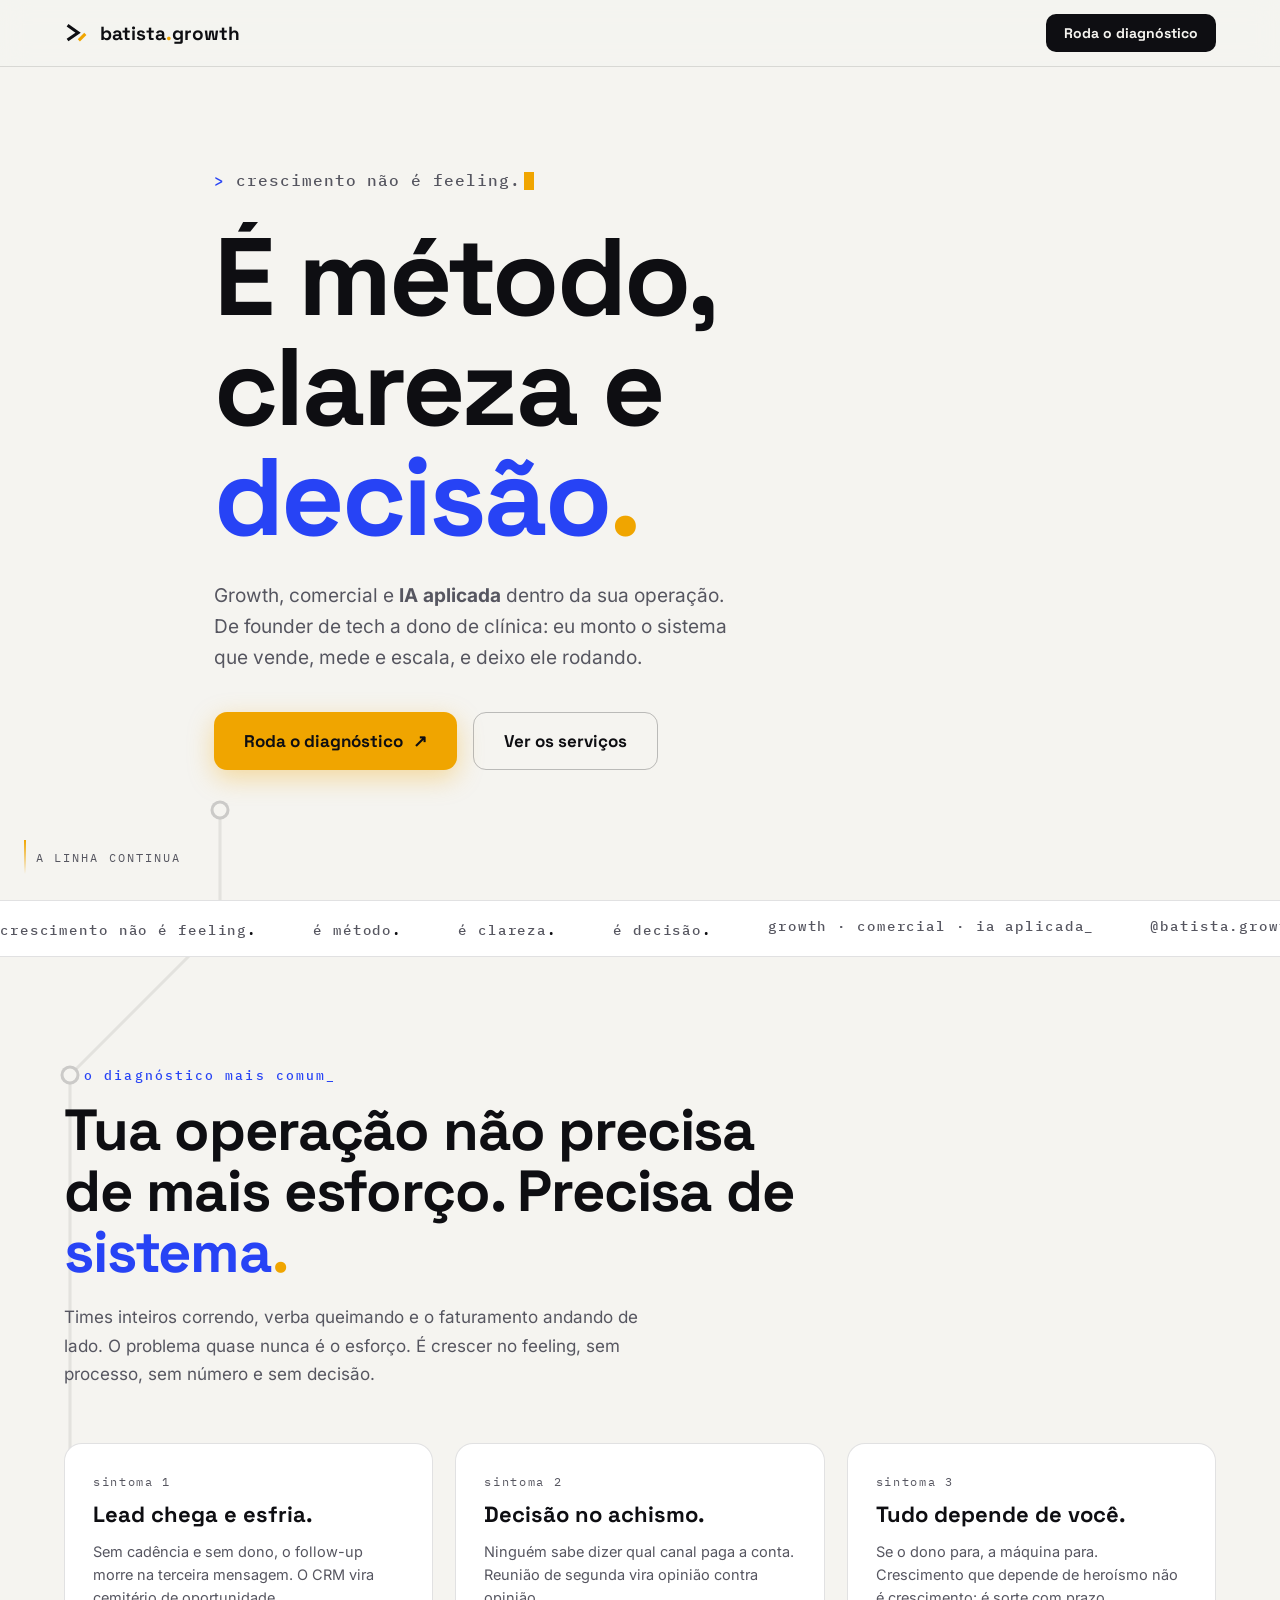
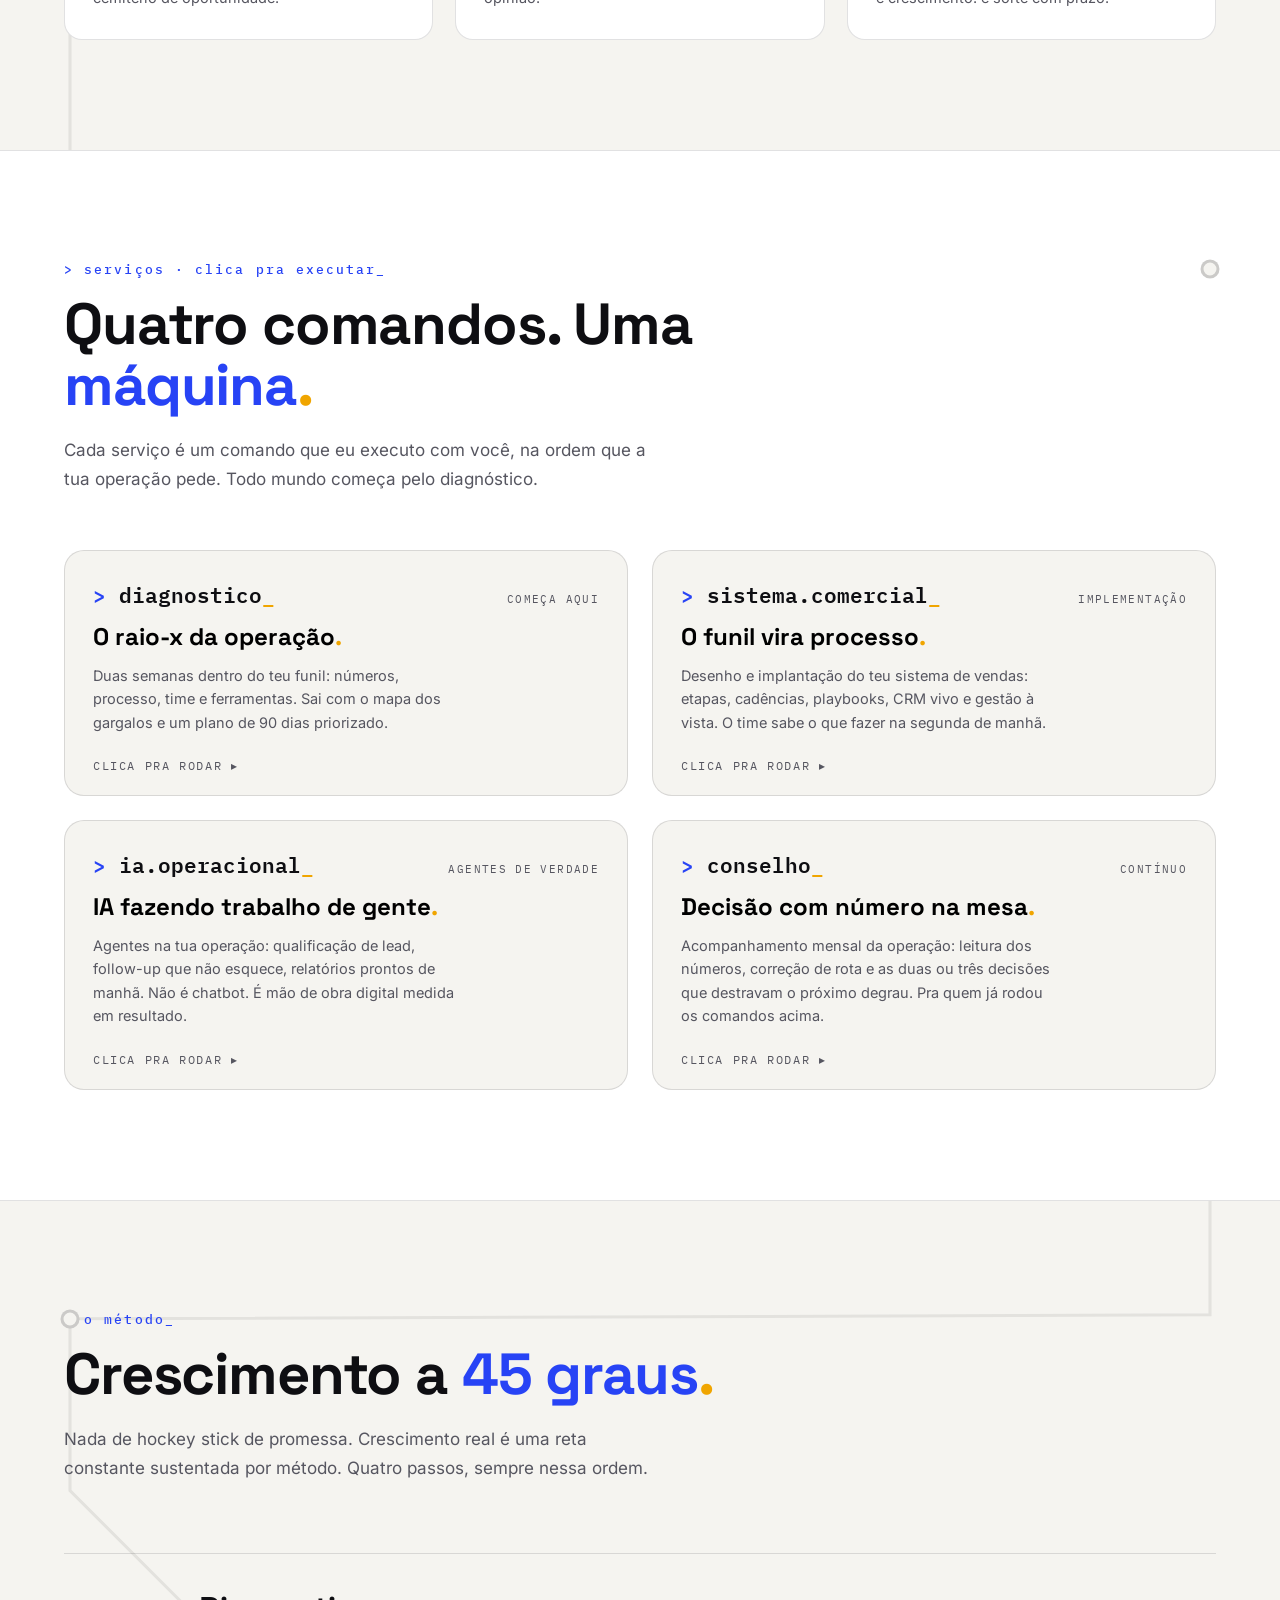
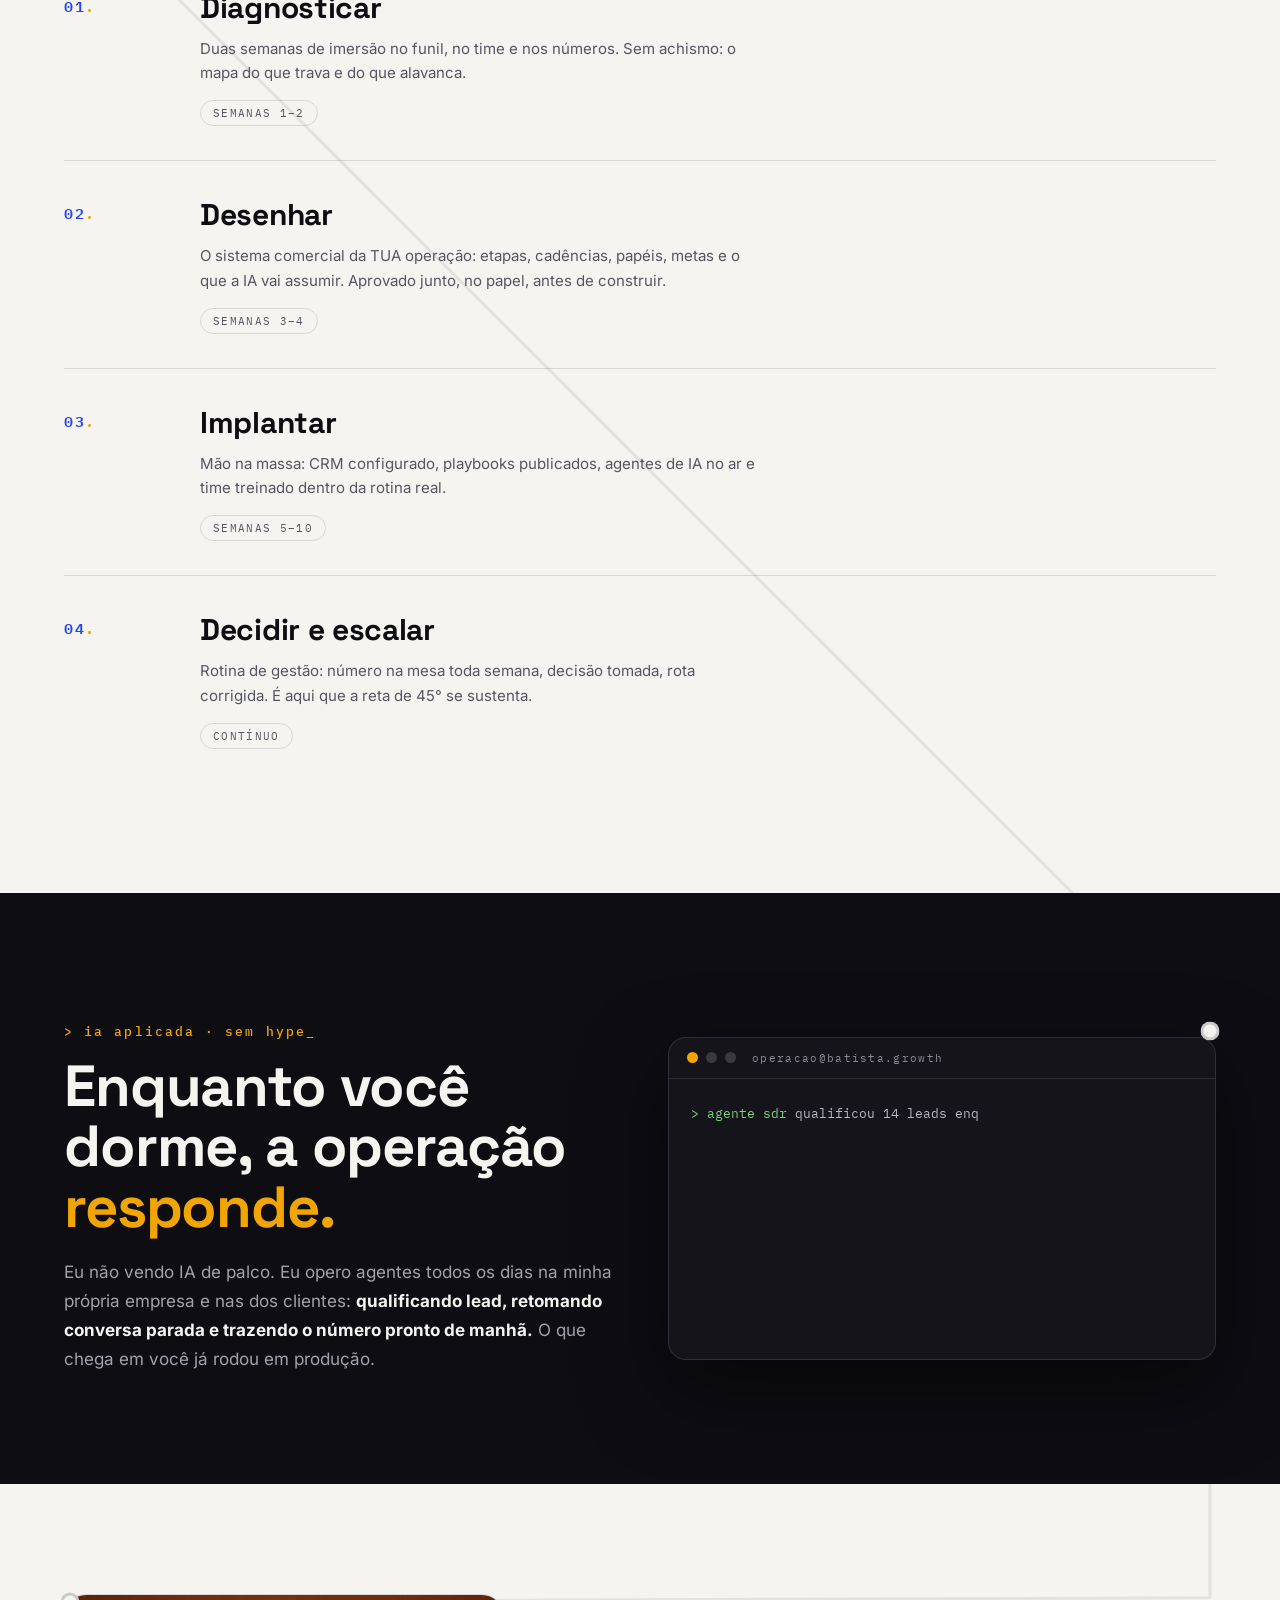
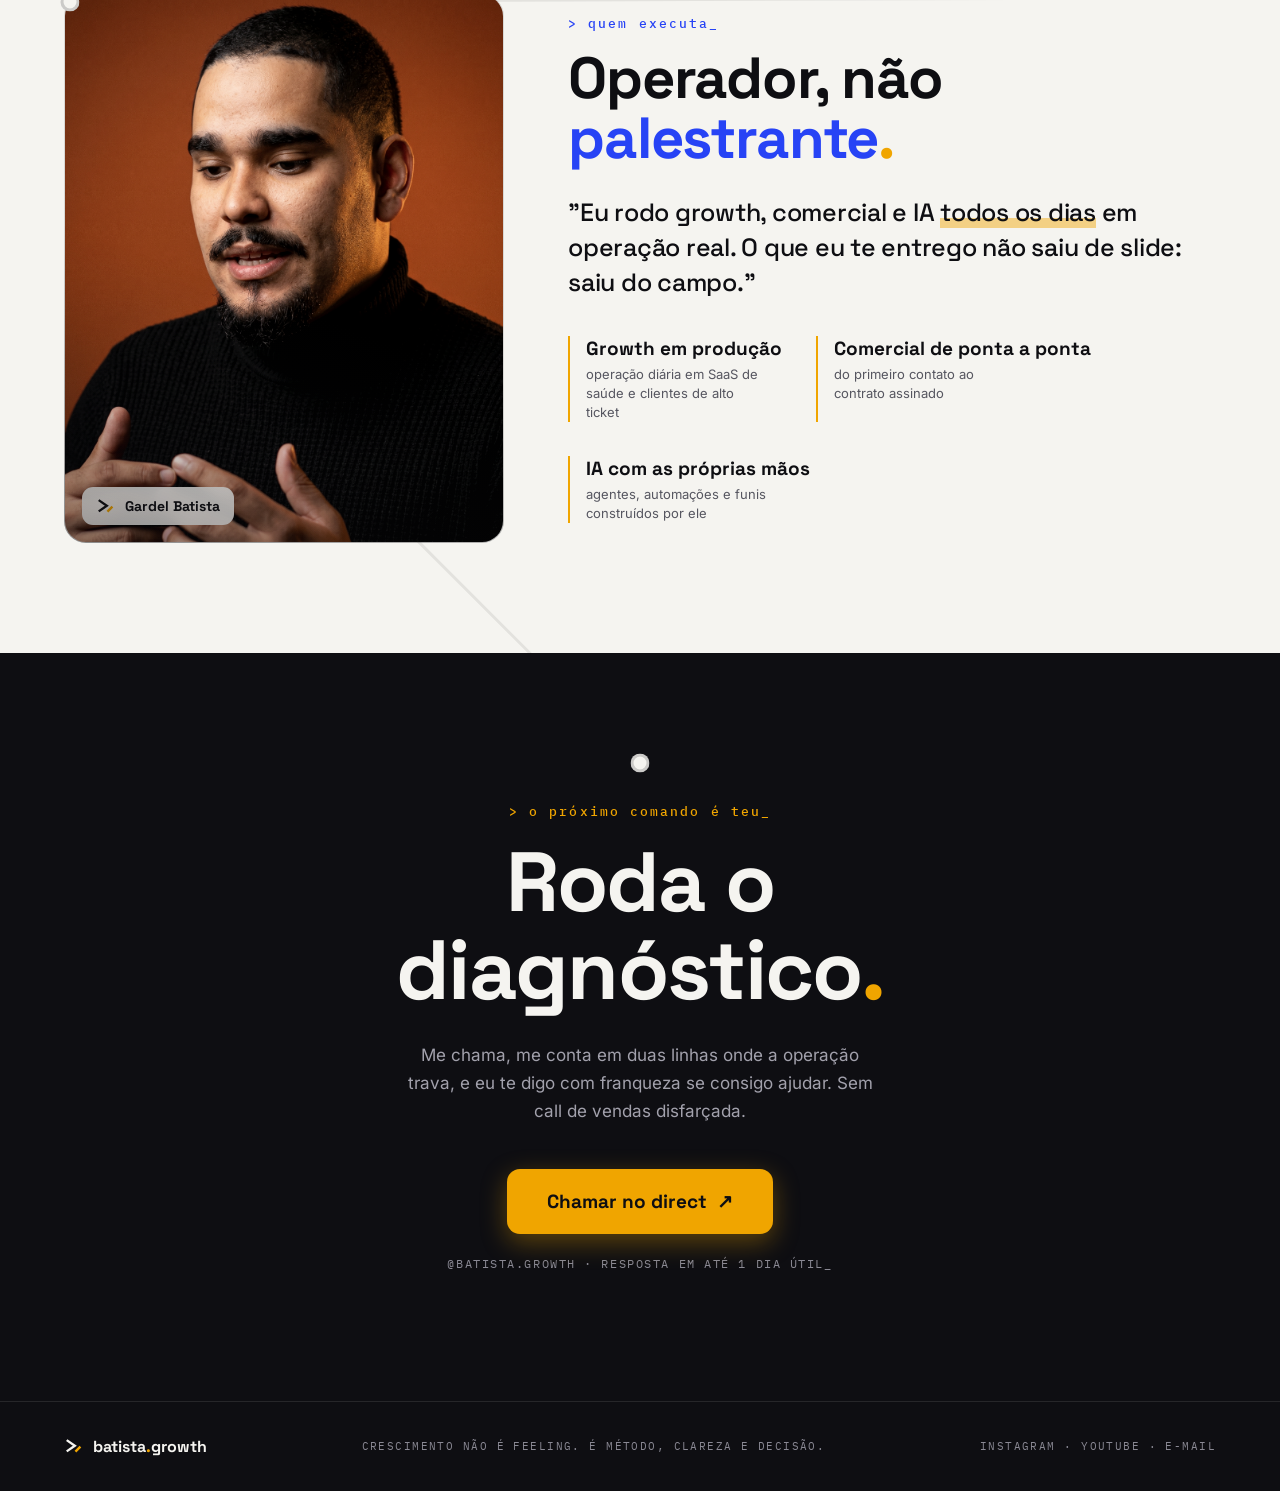
==== index.html @ d966ef24 "Site novo batista.growth: identidade O Prompt 45°, fio-cursor, serviços-comando Co-Authored-By: Clau" ====
<!DOCTYPE html>
<html lang="pt-BR">
<head>
<meta charset="UTF-8">
<meta name="viewport" content="width=device-width, initial-scale=1.0">
<title>Gardel Batista · Growth, comercial e IA aplicada</title>
<meta name="description" content="Crescimento não é feeling. É método, clareza e decisão. Diagnóstico, sistema comercial e IA operacional para founders e donos de clínica.">
<meta property="og:title" content="batista.growth · Growth, comercial e IA aplicada">
<meta property="og:description" content="Crescimento não é feeling. É método, clareza e decisão.">
<link rel="icon" href="favicon.ico" sizes="48x48">
<link rel="icon" href="icon-192.png" type="image/png" sizes="192x192">
<link rel="apple-touch-icon" href="apple-touch-icon-180.png">
<style>
/* ══════════════ FONTES ══════════════ */
@font-face{font-family:'SpaceG';src:url('assets/fonts/space-grotesk-v22-latin-regular.ttf');font-weight:400;font-display:swap}
@font-face{font-family:'SpaceG';src:url('assets/fonts/space-grotesk-v22-latin-500.ttf');font-weight:500;font-display:swap}
@font-face{font-family:'SpaceG';src:url('assets/fonts/space-grotesk-v22-latin-700.ttf');font-weight:700;font-display:swap}
@font-face{font-family:'Inter';src:url('assets/fonts/inter-v20-latin-regular.ttf');font-weight:400;font-display:swap}
@font-face{font-family:'Inter';src:url('assets/fonts/inter-v20-latin-500.ttf');font-weight:500;font-display:swap}
@font-face{font-family:'Inter';src:url('assets/fonts/inter-v20-latin-700.ttf');font-weight:700;font-display:swap}
@font-face{font-family:'Plex';src:url('assets/fonts/ibm-plex-mono-v20-latin-regular.ttf');font-weight:400;font-display:swap}
@font-face{font-family:'Plex';src:url('assets/fonts/ibm-plex-mono-v20-latin-500.ttf');font-weight:500;font-display:swap}
@font-face{font-family:'Plex';src:url('assets/fonts/ibm-plex-mono-v20-latin-600.ttf');font-weight:600;font-display:swap}

/* ══════════════ TOKENS ══════════════ */
:root{
  --porcelana:#F5F4F0; --branco:#FFFFFF; --ink:#0E0E12; --grafite:#565660;
  --cobalto:#2743F5; --amber:#F0A500; --hair:rgba(14,14,18,.12);
  --disp:'SpaceG',Arial,sans-serif; --mono:'Plex',Consolas,monospace; --body:'Inter',Arial,sans-serif;
}
*{box-sizing:border-box;margin:0;padding:0}
html{scroll-behavior:smooth}
body{background:var(--porcelana);color:var(--ink);font-family:var(--body);overflow-x:hidden}
::selection{background:var(--amber);color:var(--ink)}
a{color:inherit}
:focus-visible{outline:3px solid var(--cobalto);outline-offset:3px;border-radius:4px}

.kicker{font-family:var(--mono);font-weight:500;letter-spacing:.16em;font-size:13px;color:var(--cobalto);text-transform:lowercase}
.dot{color:var(--amber)}
.wrap{max-width:1200px;margin:0 auto;padding:0 24px;position:relative}

/* ══════════════ NAV ══════════════ */
nav{position:fixed;top:0;left:0;right:0;z-index:50;backdrop-filter:blur(14px);background:rgba(245,244,240,.82);border-bottom:1px solid var(--hair);transition:transform .4s}
nav .bar{max-width:1200px;margin:0 auto;padding:14px 24px;display:flex;align-items:center;justify-content:space-between}
nav .logo{display:flex;align-items:center;gap:10px;text-decoration:none}
nav .logo img{height:26px}
nav .logo b{font-family:var(--disp);font-weight:700;font-size:19px}
nav .cta{font-family:var(--disp);font-weight:700;font-size:14px;background:var(--ink);color:var(--porcelana);padding:10px 18px;border-radius:10px;text-decoration:none;transition:transform .25s,background .25s}
nav .cta:hover{background:var(--cobalto);transform:translateY(-1px)}

/* ══════════════ SPINE (o fio-cursor) ══════════════ */
#spine{position:absolute;top:0;left:0;pointer-events:none;z-index:1;overflow:visible}
#spine path{fill:none;stroke:var(--amber);stroke-width:3;stroke-linecap:round}
#spine .trilho{stroke:rgba(14,14,18,.08)}
.node{position:relative}
.node::before{content:'';position:absolute;width:13px;height:13px;border-radius:50%;background:var(--porcelana);border:3px solid rgba(14,14,18,.18);left:var(--nx,0);top:var(--ny,0);transform:translate(-50%,-50%);z-index:2;transition:border-color .4s,background .4s,box-shadow .4s}
.node.lit::before{border-color:var(--amber);background:var(--amber);box-shadow:0 0 0 6px rgba(240,165,0,.18)}

/* ══════════════ HERO ══════════════ */
.hero{min-height:100svh;display:flex;flex-direction:column;justify-content:center;position:relative;padding:120px 0 80px;z-index:3}
.hero .term{font-family:var(--mono);font-weight:500;font-size:clamp(15px,2.2vw,22px);color:var(--grafite);min-height:1.6em}
.hero .term .cur{display:inline-block;width:.62em;height:1.15em;background:var(--amber);vertical-align:text-bottom;margin-left:3px;animation:blink 1.05s steps(1) infinite}
@keyframes blink{50%{opacity:0}}
.hero h1{font-family:var(--disp);font-weight:700;font-size:clamp(44px,8.6vw,110px);line-height:1.0;letter-spacing:-0.025em;margin-top:26px;max-width:12ch}
.hero h1 .w{display:inline-block;overflow:hidden;vertical-align:bottom}
.hero h1 .w>span{display:inline-block;transform:translateY(110%);transition:transform .8s cubic-bezier(.2,.7,.2,1)}
.hero.on h1 .w>span{transform:translateY(0)}
.hero h1 em{font-style:normal;color:var(--cobalto)}
.hero p{font-size:clamp(16px,2vw,19px);line-height:1.65;color:var(--grafite);max-width:520px;margin-top:28px;opacity:0;transform:translateY(14px);transition:all .7s .5s}
.hero.on p{opacity:1;transform:none}
.hero .acts{display:flex;gap:16px;margin-top:38px;flex-wrap:wrap;opacity:0;transform:translateY(14px);transition:all .7s .7s}
.hero.on .acts{opacity:1;transform:none}
.btn{font-family:var(--disp);font-weight:700;font-size:17px;padding:17px 30px;border-radius:13px;text-decoration:none;display:inline-flex;align-items:center;gap:10px;transition:transform .2s,box-shadow .2s,background .25s;will-change:transform}
.btn.amber{background:var(--amber);color:var(--ink);box-shadow:0 8px 26px rgba(240,165,0,.35)}
.btn.amber:hover{box-shadow:0 12px 34px rgba(240,165,0,.5)}
.btn.ghost{border:1.5px solid rgba(14,14,18,.25);color:var(--ink)}
.btn.ghost:hover{border-color:var(--ink)}
.hero .scrolldica{position:absolute;bottom:26px;left:24px;font-family:var(--mono);font-size:11.5px;letter-spacing:.18em;color:var(--grafite);text-transform:uppercase;display:flex;align-items:center;gap:10px}
.hero .scrolldica i{display:block;width:2px;height:34px;background:linear-gradient(var(--amber),transparent);animation:desce 1.6s ease-in-out infinite}
@keyframes desce{0%{transform:scaleY(.2);transform-origin:top}55%{transform:scaleY(1)}100%{opacity:0}}

/* ══════════════ MARQUEE ══════════════ */
.marquee{border-top:1px solid var(--hair);border-bottom:1px solid var(--hair);overflow:hidden;padding:16px 0;background:var(--branco);position:relative;z-index:3}
.marquee .fita{display:flex;gap:56px;white-space:nowrap;font-family:var(--mono);font-weight:500;font-size:13.5px;letter-spacing:.14em;color:var(--grafite);animation:rola 30s linear infinite;width:max-content}
@keyframes rola{to{transform:translateX(-50%)}}
.marquee b{color:var(--ink)}

/* ══════════════ SEÇÕES ══════════════ */
section{padding:110px 0;position:relative;z-index:3}
.sec-head{max-width:760px}
h2{font-family:var(--disp);font-weight:700;font-size:clamp(34px,5.4vw,58px);line-height:1.05;letter-spacing:-0.02em;margin-top:16px}
h2 em{font-style:normal;color:var(--cobalto)}
.lede{font-size:17px;line-height:1.7;color:var(--grafite);margin-top:20px;max-width:600px}
.lede b{color:var(--ink)}
.rev{opacity:0;transform:translateY(26px);transition:opacity .8s,transform .8s}
.rev.in{opacity:1;transform:none}

/* ══════════════ PROBLEMA ══════════════ */
.problema .grid{display:grid;grid-template-columns:repeat(3,1fr);gap:22px;margin-top:54px}
.pcard{background:var(--branco);border:1px solid var(--hair);border-radius:18px;padding:30px 28px;transition:transform .3s,box-shadow .3s}
.pcard:hover{transform:translateY(-5px);box-shadow:0 18px 40px rgba(14,14,18,.09)}
.pcard .k{font-family:var(--mono);font-size:12px;letter-spacing:.14em;color:var(--grafite)}
.pcard h3{font-family:var(--disp);font-weight:700;font-size:22px;margin-top:12px;line-height:1.2}
.pcard p{font-size:14.5px;line-height:1.6;color:var(--grafite);margin-top:12px}

/* ══════════════ SERVIÇOS (terminal) ══════════════ */
.servicos{background:var(--branco);border-top:1px solid var(--hair);border-bottom:1px solid var(--hair)}
.cmds{display:grid;grid-template-columns:1fr 1fr;gap:24px;margin-top:56px}
.cmd{background:var(--porcelana);border:1.5px solid var(--hair);border-radius:20px;padding:0;overflow:hidden;cursor:pointer;transition:border-color .3s,transform .3s,box-shadow .3s;text-align:left;width:100%;font-family:inherit}
.cmd:hover{transform:translateY(-4px);border-color:rgba(14,14,18,.3);box-shadow:0 20px 44px rgba(14,14,18,.10)}
.cmd .top{padding:26px 28px 0;display:flex;align-items:baseline;justify-content:space-between;gap:12px}
.cmd .nome{font-family:var(--mono);font-weight:600;font-size:clamp(17px,2vw,21px);color:var(--ink)}
.cmd .nome .p{color:var(--cobalto)}
.cmd .nome .u{color:var(--amber)}
.cmd .quem{font-family:var(--mono);font-size:10.5px;letter-spacing:.13em;color:var(--grafite);text-transform:uppercase;white-space:nowrap}
.cmd h3{font-family:var(--disp);font-weight:700;font-size:24px;padding:12px 28px 0;line-height:1.2}
.cmd .desc{font-size:14.5px;line-height:1.62;color:var(--grafite);padding:12px 28px 24px;max-width:430px}
.cmd .out{background:var(--ink);padding:0 28px;max-height:0;overflow:hidden;transition:max-height .5s cubic-bezier(.2,.7,.2,1),padding .4s}
.cmd.aberto .out{max-height:300px;padding:20px 28px 24px}
.cmd .out div{font-family:var(--mono);font-size:12.8px;line-height:2;color:#B9B8C2;opacity:0;transform:translateX(-8px);transition:all .4s}
.cmd.aberto .out div{opacity:1;transform:none}
.cmd .out div b{color:var(--porcelana);font-weight:500}
.cmd .out div .ok{color:var(--amber)}
.cmd .rodar{font-family:var(--mono);font-size:11.5px;letter-spacing:.14em;color:var(--grafite);padding:0 28px 22px;display:block;text-transform:uppercase}
.cmd.aberto .rodar{display:none}

/* ══════════════ MÉTODO 45° ══════════════ */
.metodo .passos{margin-top:70px;display:flex;flex-direction:column;gap:0}
.passo{display:grid;grid-template-columns:110px 1fr;gap:26px;padding:34px 0;border-top:1px solid var(--hair);align-items:start}
.passo .num{font-family:var(--mono);font-weight:600;font-size:15px;color:var(--cobalto);letter-spacing:.1em;padding-top:6px}
.passo .num i{font-style:normal;color:var(--amber)}
.passo h3{font-family:var(--disp);font-weight:700;font-size:clamp(22px,3vw,30px);letter-spacing:-0.01em}
.passo p{font-size:15px;line-height:1.65;color:var(--grafite);margin-top:10px;max-width:560px}
.passo .tag{display:inline-block;font-family:var(--mono);font-size:11px;letter-spacing:.12em;color:var(--grafite);border:1px solid var(--hair);border-radius:999px;padding:5px 12px;margin-top:14px;text-transform:uppercase}
@media(min-width:900px){
  .passo{transform:translateX(calc(var(--i) * 90px))}
}

/* ══════════════ IA TERMINAL ══════════════ */
.ia{background:var(--ink);color:var(--porcelana)}
.ia .kicker{color:var(--amber)}
.ia h2 em{color:var(--amber)}
.ia .lede{color:#A2A1AC}
.ia .lede b{color:var(--porcelana)}
.ia .split{display:grid;grid-template-columns:1fr 1fr;gap:56px;align-items:center;margin-top:20px}
.termwin{background:#15141B;border:1px solid rgba(245,244,240,.12);border-radius:18px;overflow:hidden;box-shadow:0 30px 80px rgba(0,0,0,.5)}
.termwin .tbar{display:flex;align-items:center;gap:8px;padding:13px 18px;border-bottom:1px solid rgba(245,244,240,.1)}
.termwin .tbar i{width:11px;height:11px;border-radius:50%;background:rgba(245,244,240,.16)}
.termwin .tbar i:first-child{background:var(--amber)}
.termwin .tbar span{font-family:var(--mono);font-size:11px;letter-spacing:.12em;color:#8A8994;margin-left:8px}
.termwin .tbody{padding:22px 22px 26px;font-family:var(--mono);font-size:13px;line-height:2.05;min-height:280px}
.termwin .tbody div{color:#B9B8C2;white-space:nowrap;overflow:hidden}
.termwin .tbody .g{color:#7ED07E}
.termwin .tbody .a{color:var(--amber)}
.termwin .tbody .c{color:#7A8CFF}
.termwin .cur2{display:inline-block;width:8px;height:15px;background:var(--amber);vertical-align:middle;animation:blink 1.05s steps(1) infinite}

/* ══════════════ QUEM ══════════════ */
.quem .split{display:grid;grid-template-columns:440px 1fr;gap:64px;align-items:center}
.quem .foto{position:relative}
.quem .foto img{width:100%;border-radius:22px;display:block;border:1px solid var(--hair)}
.quem .foto::after{content:'';position:absolute;inset:0;border-radius:22px;background:linear-gradient(200deg,transparent 55%,rgba(14,14,18,.38));pointer-events:none}
.quem .foto .selo{position:absolute;bottom:18px;left:18px;display:flex;align-items:center;gap:9px;background:rgba(245,244,240,.92);border-radius:11px;padding:9px 14px;backdrop-filter:blur(6px)}
.quem .foto .selo img{width:20px;border:none;border-radius:0}
.quem .foto .selo b{font-family:var(--disp);font-weight:700;font-size:14px;color:var(--ink)}
.quem blockquote{font-family:var(--disp);font-weight:500;font-size:clamp(19px,2.4vw,25px);line-height:1.4;letter-spacing:-0.01em;margin-top:26px}
.quem blockquote .hl{box-shadow:inset 0 -10px 0 rgba(240,165,0,.45)}
.quem .fatos{display:flex;gap:34px;margin-top:36px;flex-wrap:wrap}
.quem .fato{border-left:2.5px solid var(--amber);padding-left:16px}
.quem .fato b{font-family:var(--disp);font-weight:700;font-size:19px;display:block}
.quem .fato span{font-size:13px;color:var(--grafite);line-height:1.45;display:block;margin-top:4px;max-width:180px}

/* ══════════════ CTA FINAL ══════════════ */
.final{background:var(--ink);color:var(--porcelana);text-align:center;padding:150px 0 130px}
.final .kicker{color:var(--amber)}
.final h2{font-size:clamp(40px,7vw,84px);max-width:14ch;margin:18px auto 0}
.final p{color:#A2A1AC;font-size:17px;line-height:1.65;max-width:480px;margin:26px auto 0}
.final .btn{margin-top:44px;font-size:19px;padding:20px 40px}
.final .micro{font-family:var(--mono);font-size:12px;letter-spacing:.13em;color:#8A8994;margin-top:22px;text-transform:uppercase}

/* ══════════════ FOOTER ══════════════ */
footer{background:var(--ink);color:#8A8994;border-top:1px solid rgba(245,244,240,.1);padding:34px 0}
footer .bar{max-width:1200px;margin:0 auto;padding:0 24px;display:flex;align-items:center;justify-content:space-between;gap:18px;flex-wrap:wrap}
footer .logo{display:flex;align-items:center;gap:9px}
footer .logo img{height:20px}
footer .logo b{font-family:var(--disp);font-weight:700;font-size:16px;color:var(--porcelana)}
footer .fr{font-family:var(--mono);font-size:11px;letter-spacing:.13em;text-transform:uppercase}
footer a{text-decoration:none;transition:color .25s}
footer a:hover{color:var(--porcelana)}

/* ══════════════ MOBILE ══════════════ */
@media(max-width:899px){
  section{padding:76px 0}
  .problema .grid{grid-template-columns:1fr}
  .cmds{grid-template-columns:1fr}
  .ia .split{grid-template-columns:1fr;gap:36px}
  .quem .split{grid-template-columns:1fr;gap:36px}
  .quem .foto{max-width:420px}
  .passo{grid-template-columns:1fr;gap:8px}
  .hero .scrolldica{display:none}
  .termwin .tbody{min-height:220px;font-size:11.5px}
}
/* modo screenshot/validação: ?shot=1 congela tudo no estado final */
html.shot .hero{min-height:auto;padding:190px 0 120px}
html.shot .rev,html.shot .hero p,html.shot .hero .acts{opacity:1;transform:none;transition:none}
html.shot .hero h1 .w>span{transform:none;transition:none}
html.shot .marquee .fita{animation:none}
html.shot .hero .term .cur{animation:none}

@media(prefers-reduced-motion:reduce){
  *,*::before,*::after{animation-duration:.01ms!important;animation-iteration-count:1!important;transition-duration:.01ms!important}
  html{scroll-behavior:auto}
  .rev,.hero p,.hero .acts{opacity:1;transform:none}
  .hero h1 .w>span{transform:none}
}
</style>
</head>
<body>

<svg id="spine" aria-hidden="true"><path class="trilho" d=""/><path class="fio" d=""/></svg>

<nav id="nav">
  <div class="bar">
    <a class="logo" href="#topo"><img src="assets/simbolo-prompt.svg" alt=""><b>batista<span class="dot">.</span>growth</b></a>
    <a class="cta" href="#contato">Roda o diagnóstico</a>
  </div>
</nav>

<!-- HERO -->
<header class="hero" id="topo">
  <div class="wrap">
    <div class="term kicker" style="font-size:inherit;color:var(--grafite);text-transform:none;letter-spacing:.06em"><span class="p" style="color:var(--cobalto)">&gt;</span> <span id="typed"></span><span class="cur" id="cursorHero"></span></div>
    <h1 id="h1"></h1>
    <p>Growth, comercial e <b>IA aplicada</b> dentro da sua operação. De founder de tech a dono de clínica: eu monto o sistema que vende, mede e escala, e deixo ele rodando.</p>
    <div class="acts">
      <a class="btn amber magnet" href="#contato">Roda o diagnóstico <span aria-hidden="true">↗</span></a>
      <a class="btn ghost" href="#servicos">Ver os serviços</a>
    </div>
    <div class="node" data-node style="--nx:6px;--ny:40px"></div>
  </div>
  <div class="scrolldica"><i></i> a linha continua</div>
</header>

<!-- MARQUEE -->
<div class="marquee" aria-hidden="true">
  <div class="fita" id="fita">
    <span>crescimento não é feeling<b>.</b></span><span>é método<b>.</b></span><span>é clareza<b>.</b></span><span>é decisão<b>.</b></span><span>growth · comercial · ia aplicada_</span><span>@batista.growth</span>
    <span>crescimento não é feeling<b>.</b></span><span>é método<b>.</b></span><span>é clareza<b>.</b></span><span>é decisão<b>.</b></span><span>growth · comercial · ia aplicada_</span><span>@batista.growth</span>
  </div>
</div>

<!-- PROBLEMA -->
<section class="problema">
  <div class="wrap">
    <div class="node" data-node data-side="left" style="--nx:6px;--ny:8px"></div>
    <div class="sec-head rev">
      <div class="kicker">&gt; o diagnóstico mais comum_</div>
      <h2>Tua operação não precisa de mais esforço. Precisa de <em>sistema</em><span class="dot">.</span></h2>
      <p class="lede">Times inteiros correndo, verba queimando e o faturamento andando de lado. O problema quase nunca é o esforço. É crescer no feeling, sem processo, sem número e sem decisão.</p>
    </div>
    <div class="grid">
      <div class="pcard rev"><div class="k">sintoma 1</div><h3>Lead chega e esfria.</h3><p>Sem cadência e sem dono, o follow-up morre na terceira mensagem. O CRM vira cemitério de oportunidade.</p></div>
      <div class="pcard rev"><div class="k">sintoma 2</div><h3>Decisão no achismo.</h3><p>Ninguém sabe dizer qual canal paga a conta. Reunião de segunda vira opinião contra opinião.</p></div>
      <div class="pcard rev"><div class="k">sintoma 3</div><h3>Tudo depende de você.</h3><p>Se o dono para, a máquina para. Crescimento que depende de heroísmo não é crescimento: é sorte com prazo.</p></div>
    </div>
  </div>
</section>

<!-- SERVIÇOS -->
<section class="servicos" id="servicos">
  <div class="wrap">
    <div class="node" data-node data-side="right" style="--nx:calc(100% - 6px);--ny:8px"></div>
    <div class="sec-head rev">
      <div class="kicker">&gt; serviços · clica pra executar_</div>
      <h2>Quatro comandos. Uma <em>máquina</em><span class="dot">.</span></h2>
      <p class="lede">Cada serviço é um comando que eu executo com você, na ordem que a tua operação pede. Todo mundo começa pelo diagnóstico.</p>
    </div>
    <div class="cmds">
      <button class="cmd rev" type="button">
        <div class="top"><span class="nome"><span class="p">&gt;</span> diagnostico<span class="u">_</span></span><span class="quem">começa aqui</span></div>
        <h3>O raio-x da operação<span class="dot">.</span></h3>
        <p class="desc">Duas semanas dentro do teu funil: números, processo, time e ferramentas. Sai com o mapa dos gargalos e um plano de 90 dias priorizado.</p>
        <div class="out">
          <div><b>auditando funil...</b> <span class="ok">ok</span></div>
          <div><b>entrevistando time comercial...</b> <span class="ok">ok</span></div>
          <div><b>mapa de gargalos:</b> gerado</div>
          <div><b>plano 90 dias:</b> priorizado e entregue <span class="ok">✓</span></div>
        </div>
        <span class="rodar">clica pra rodar ▸</span>
      </button>
      <button class="cmd rev" type="button">
        <div class="top"><span class="nome"><span class="p">&gt;</span> sistema.comercial<span class="u">_</span></span><span class="quem">implementação</span></div>
        <h3>O funil vira processo<span class="dot">.</span></h3>
        <p class="desc">Desenho e implantação do teu sistema de vendas: etapas, cadências, playbooks, CRM vivo e gestão à vista. O time sabe o que fazer na segunda de manhã.</p>
        <div class="out">
          <div><b>pipeline redesenhado:</b> 6 etapas <span class="ok">ok</span></div>
          <div><b>cadências ativas:</b> 4 (inbound, outbound, no-show, retomada)</div>
          <div><b>playbook do time:</b> publicado</div>
          <div><b>dashboard de gestão:</b> no ar <span class="ok">✓</span></div>
        </div>
        <span class="rodar">clica pra rodar ▸</span>
      </button>
      <button class="cmd rev" type="button">
        <div class="top"><span class="nome"><span class="p">&gt;</span> ia.operacional<span class="u">_</span></span><span class="quem">agentes de verdade</span></div>
        <h3>IA fazendo trabalho de gente<span class="dot">.</span></h3>
        <p class="desc">Agentes na tua operação: qualificação de lead, follow-up que não esquece, relatórios prontos de manhã. Não é chatbot. É mão de obra digital medida em resultado.</p>
        <div class="out">
          <div><b>agente sdr:</b> qualificando leads 24/7 <span class="ok">ok</span></div>
          <div><b>follow-up automático:</b> 0 conversas esquecidas</div>
          <div><b>relatório diário:</b> na tua mão às 7h30</div>
          <div><b>time liberado pra:</b> fechar <span class="ok">✓</span></div>
        </div>
        <span class="rodar">clica pra rodar ▸</span>
      </button>
      <button class="cmd rev" type="button">
        <div class="top"><span class="nome"><span class="p">&gt;</span> conselho<span class="u">_</span></span><span class="quem">contínuo</span></div>
        <h3>Decisão com número na mesa<span class="dot">.</span></h3>
        <p class="desc">Acompanhamento mensal da operação: leitura dos números, correção de rota e as duas ou três decisões que destravam o próximo degrau. Pra quem já rodou os comandos acima.</p>
        <div class="out">
          <div><b>rotina mensal:</b> número → diagnóstico → decisão</div>
          <div><b>acesso direto:</b> sem fila, sem cerimônia</div>
          <div><b>meta do trimestre:</b> acompanhada de perto</div>
          <div><b>modo:</b> par-a-par com o founder <span class="ok">✓</span></div>
        </div>
        <span class="rodar">clica pra rodar ▸</span>
      </button>
    </div>
  </div>
</section>

<!-- MÉTODO -->
<section class="metodo">
  <div class="wrap">
    <div class="node" data-node data-side="left" style="--nx:6px;--ny:8px"></div>
    <div class="sec-head rev">
      <div class="kicker">&gt; o método_</div>
      <h2>Crescimento a <em>45 graus</em><span class="dot">.</span></h2>
      <p class="lede">Nada de hockey stick de promessa. Crescimento real é uma reta constante sustentada por método. Quatro passos, sempre nessa ordem.</p>
    </div>
    <div class="passos">
      <div class="passo rev" style="--i:0"><div class="num">01<i>.</i></div><div><h3>Diagnosticar</h3><p>Duas semanas de imersão no funil, no time e nos números. Sem achismo: o mapa do que trava e do que alavanca.</p><span class="tag">semanas 1–2</span></div></div>
      <div class="passo rev" style="--i:1"><div class="num">02<i>.</i></div><div><h3>Desenhar</h3><p>O sistema comercial da TUA operação: etapas, cadências, papéis, metas e o que a IA vai assumir. Aprovado junto, no papel, antes de construir.</p><span class="tag">semanas 3–4</span></div></div>
      <div class="passo rev" style="--i:2"><div class="num">03<i>.</i></div><div><h3>Implantar</h3><p>Mão na massa: CRM configurado, playbooks publicados, agentes de IA no ar e time treinado dentro da rotina real.</p><span class="tag">semanas 5–10</span></div></div>
      <div class="passo rev" style="--i:3"><div class="num">04<i>.</i></div><div><h3>Decidir e escalar</h3><p>Rotina de gestão: número na mesa toda semana, decisão tomada, rota corrigida. É aqui que a reta de 45° se sustenta.</p><span class="tag">contínuo</span></div></div>
    </div>
  </div>
</section>

<!-- IA -->
<section class="ia">
  <div class="wrap">
    <div class="node" data-node data-side="right" style="--nx:calc(100% - 6px);--ny:8px"></div>
    <div class="split">
      <div class="rev">
        <div class="kicker">&gt; ia aplicada · sem hype_</div>
        <h2>Enquanto você dorme, a operação <em>responde</em><span class="dot">.</span></h2>
        <p class="lede">Eu não vendo IA de palco. Eu opero agentes todos os dias na minha própria empresa e nas dos clientes: <b>qualificando lead, retomando conversa parada e trazendo o número pronto de manhã.</b> O que chega em você já rodou em produção.</p>
      </div>
      <div class="termwin rev" aria-hidden="true">
        <div class="tbar"><i></i><i></i><i></i><span>operacao@batista.growth</span></div>
        <div class="tbody" id="tlog"></div>
      </div>
    </div>
  </div>
</section>

<!-- QUEM -->
<section class="quem">
  <div class="wrap">
    <div class="node" data-node data-side="left" style="--nx:6px;--ny:8px"></div>
    <div class="split">
      <div class="foto rev">
        <img src="assets/gardel.png" alt="Gardel Batista">
        <div class="selo"><img src="assets/simbolo-prompt.svg" alt=""><b>Gardel Batista</b></div>
      </div>
      <div class="rev">
        <div class="kicker">&gt; quem executa_</div>
        <h2>Operador, não <em>palestrante</em><span class="dot">.</span></h2>
        <blockquote>"Eu rodo growth, comercial e IA <span class="hl">todos os dias</span> em operação real. O que eu te entrego não saiu de slide: saiu do campo."</blockquote>
        <div class="fatos">
          <div class="fato"><b>Growth em produção</b><span>operação diária em SaaS de saúde e clientes de alto ticket</span></div>
          <div class="fato"><b>Comercial de ponta a ponta</b><span>do primeiro contato ao contrato assinado</span></div>
          <div class="fato"><b>IA com as próprias mãos</b><span>agentes, automações e funis construídos por ele</span></div>
        </div>
      </div>
    </div>
  </div>
</section>

<!-- CTA FINAL -->
<section class="final" id="contato">
  <div class="wrap">
    <div class="node" data-node data-side="center" style="--nx:50%;--ny:-40px"></div>
    <div class="kicker rev">&gt; o próximo comando é teu_</div>
    <h2 class="rev">Roda o diagnóstico<span class="dot" id="cursorFinal">.</span></h2>
    <p class="rev">Me chama, me conta em duas linhas onde a operação trava, e eu te digo com franqueza se consigo ajudar. Sem call de vendas disfarçada.</p>
    <a class="btn amber magnet rev" href="https://ig.me/m/batista.growth" target="_blank" rel="noopener">Chamar no direct <span aria-hidden="true">↗</span></a>
    <div class="micro rev">@batista.growth · resposta em até 1 dia útil_</div>
  </div>
</section>

<footer>
  <div class="bar">
    <div class="logo"><img src="assets/simbolo-prompt-branco.svg" alt=""><b>batista<span class="dot">.</span>growth</b></div>
    <div class="fr">crescimento não é feeling. é método, clareza e decisão.</div>
    <div class="fr"><a href="https://instagram.com/batista.growth" target="_blank" rel="noopener">instagram</a> · <a href="https://youtube.com/@batistagrowth" target="_blank" rel="noopener">youtube</a> · <a href="mailto:contato@gardelbatista.com.br">e-mail</a></div>
  </div>
</footer>

<script>
const shot = new URLSearchParams(location.search).has('shot');
if(shot) document.documentElement.classList.add('shot');
const reduz = matchMedia('(prefers-reduced-motion: reduce)').matches || shot;

/* ── HERO: digitação ── */
const frase = 'crescimento não é feeling.';
const typed = document.getElementById('typed');
const h1 = document.getElementById('h1');
const heroWords = ['É','método,','clareza','e','<em>decisão</em>'];
h1.innerHTML = heroWords.map(w=>`<span class="w"><span>${w}</span></span>`).join(' ') + '<span class="dot">.</span>';
const hero = document.querySelector('.hero');
function digita(i){
  if(i <= frase.length){ typed.textContent = frase.slice(0,i); setTimeout(()=>digita(i+1), 34 + Math.random()*46); }
  else { hero.classList.add('on'); }
}
if(reduz){ typed.textContent = frase; hero.classList.add('on'); }
else setTimeout(()=>digita(0), 350);

/* ── REVEALS ── */
const io = new IntersectionObserver(es=>es.forEach(e=>{ if(e.isIntersecting){ e.target.classList.add('in'); io.unobserve(e.target);} }),{threshold:.14});
document.querySelectorAll('.rev').forEach(el=>io.observe(el));

/* ── SERVIÇOS: executar comando ── */
document.querySelectorAll('.cmd').forEach(c=>{
  c.addEventListener('click',()=>{
    const abre = !c.classList.contains('aberto');
    c.classList.toggle('aberto', abre);
    if(abre) c.querySelectorAll('.out div').forEach((d,i)=>{ d.style.transitionDelay = (0.12 + i*0.14)+'s'; });
  });
});

/* ── IA: terminal vivo ── */
const LOG = [
  ['g','> agente sdr','  qualificou 14 leads enquanto o time dormia'],
  ['a','> follow-up','  32 conversas retomadas hoje'],
  ['c','> relatório','  taxa de resposta 41% (+9pp na semana)'],
  ['g','> pipeline','  R$ 240k em propostas ativas'],
  ['a','> decisão sugerida','  dobrar verba no criativo 3'],
  ['c','> status','  operação rodando. você, decidindo_'],
];
const tlog = document.getElementById('tlog');
let li = 0;
function logLinha(){
  if(li >= LOG.length){ tlog.insertAdjacentHTML('beforeend','<div><span class="cur2"></span></div>'); return; }
  const [cls,cmd,resto] = LOG[li];
  const div = document.createElement('div');
  tlog.appendChild(div);
  const full = cmd + resto;
  let ci = 0;
  (function t(){
    div.innerHTML = `<span class="${cls}">${full.slice(0, Math.min(ci, cmd.length))}</span>` + (ci>cmd.length ? full.slice(cmd.length, ci) : '');
    ci++;
    if(ci <= full.length) setTimeout(t, reduz?0:16);
    else { li++; setTimeout(logLinha, reduz?0:340); }
  })();
}
if(shot){
  tlog.innerHTML = LOG.map(([cls,cmd,resto])=>`<div><span class="${cls}">${cmd}</span>${resto}</div>`).join('') + '<div><span class="cur2"></span></div>';
  document.querySelector('.cmd').classList.add('aberto');
  document.querySelectorAll('.rev').forEach(el=>el.classList.add('in'));
}else{
  const ioTerm = new IntersectionObserver(es=>{ if(es[0].isIntersecting){ logLinha(); ioTerm.disconnect(); } },{threshold:.35});
  ioTerm.observe(document.querySelector('.termwin'));
}

/* ── SPINE: o fio-cursor que costura a página ── */
const spine = document.getElementById('spine');
const trilho = spine.querySelector('.trilho');
const fio = spine.querySelector('.fio');
let total = 0;
function centroNo(n){
  const r = n.getBoundingClientRect();
  const sx = scrollX, sy = scrollY;
  const cs = getComputedStyle(n,'::before');
  return { x: r.left + sx + parseFloat(cs.left||0), y: r.top + sy + parseFloat(cs.top||0) };
}
function montaSpine(){
  const nos = [...document.querySelectorAll('[data-node]')];
  if(nos.length < 2) return;
  const doc = document.documentElement;
  spine.setAttribute('width', doc.scrollWidth);
  spine.setAttribute('height', doc.scrollHeight);
  spine.style.width = doc.scrollWidth+'px';
  spine.style.height = doc.scrollHeight+'px';
  const pts = nos.map(n=>{
    const r = n.getBoundingClientRect();
    // usa a posição do ::before via offset custom props aproximada: pega centro do host + offsets
    const host = { x: r.left + scrollX, y: r.top + scrollY, w: r.width };
    const nx = getComputedStyle(n).getPropertyValue('--nx').trim();
    const ny = parseFloat(getComputedStyle(n).getPropertyValue('--ny')) || 0;
    let x;
    if(nx.includes('%') || nx.includes('100')) x = host.x + host.w - 6;
    else if(nx.includes('50%')) x = host.x + host.w/2;
    else x = host.x + 6;
    if(nx.includes('calc(100% - 6px)')) x = host.x + host.w - 6;
    if(nx === '50%') x = host.x + host.w/2;
    return { x, y: host.y + ny, n };
  });
  let d = `M ${pts[0].x} ${pts[0].y}`;
  for(let i=1;i<pts.length;i++){
    const a = pts[i-1], b = pts[i];
    const dx = b.x - a.x;
    const diag = Math.abs(dx);
    const meioY = b.y - diag; // desce reto, depois 45° até o ponto
    if(diag > 4 && meioY > a.y){ d += ` L ${a.x} ${meioY} L ${b.x} ${b.y}`; }
    else { d += ` L ${a.x} ${Math.max(a.y, b.y - 4)} L ${b.x} ${b.y}`; }
  }
  trilho.setAttribute('d', d);
  fio.setAttribute('d', d);
  total = fio.getTotalLength();
  fio.style.strokeDasharray = total;
  atualizaSpine();
}
function atualizaSpine(){
  if(!total) return;
  const alvo = scrollY + innerHeight * 0.62;
  const nos = [...document.querySelectorAll('[data-node]')];
  // progresso: fração do documento percorrida mapeada no comprimento do path
  const doc = document.documentElement;
  const inicio = nos[0].getBoundingClientRect().top + scrollY;
  const fim = nos[nos.length-1].getBoundingClientRect().top + scrollY;
  const p = Math.min(1, Math.max(0, (alvo - inicio) / (fim - inicio)));
  fio.style.strokeDashoffset = total * (1 - p);
  nos.forEach(n=>{
    const y = n.getBoundingClientRect().top + scrollY;
    n.classList.toggle('lit', alvo >= y);
  });
}
if(!reduz){
  addEventListener('scroll', atualizaSpine, {passive:true});
  addEventListener('resize', ()=>{ clearTimeout(window.__rs); window.__rs = setTimeout(montaSpine, 180); });
  addEventListener('load', ()=>setTimeout(montaSpine, 120));
  setTimeout(montaSpine, 600);
}else{
  addEventListener('load', ()=>{ montaSpine(); fio.style.strokeDashoffset = 0; document.querySelectorAll('[data-node]').forEach(n=>n.classList.add('lit')); });
}

/* ── BOTÕES MAGNÉTICOS (desktop) ── */
if(matchMedia('(pointer:fine)').matches && !reduz){
  document.querySelectorAll('.magnet').forEach(b=>{
    b.addEventListener('mousemove',e=>{
      const r = b.getBoundingClientRect();
      b.style.transform = `translate(${(e.clientX-r.left-r.width/2)*.14}px, ${(e.clientY-r.top-r.height/2)*.2}px)`;
    });
    b.addEventListener('mouseleave',()=>{ b.style.transform=''; });
  });
}
</script>
</body>
</html>
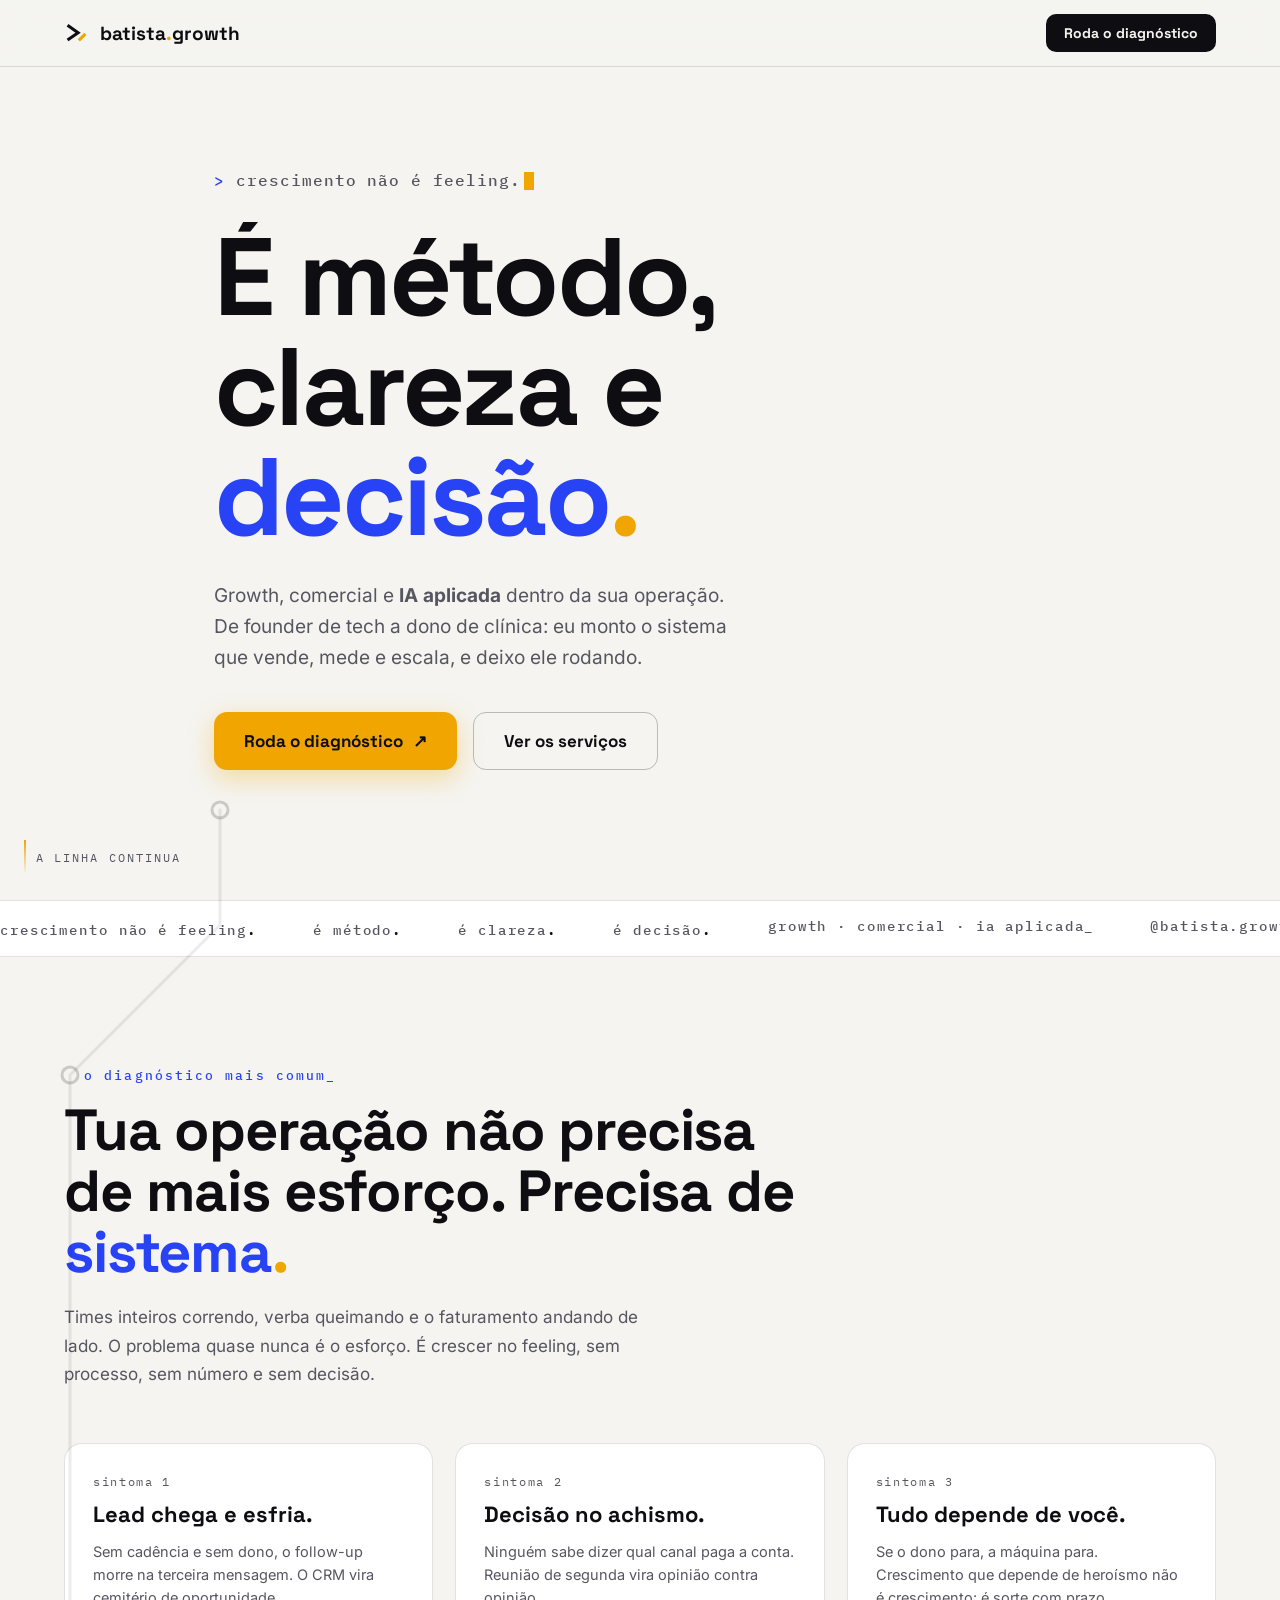
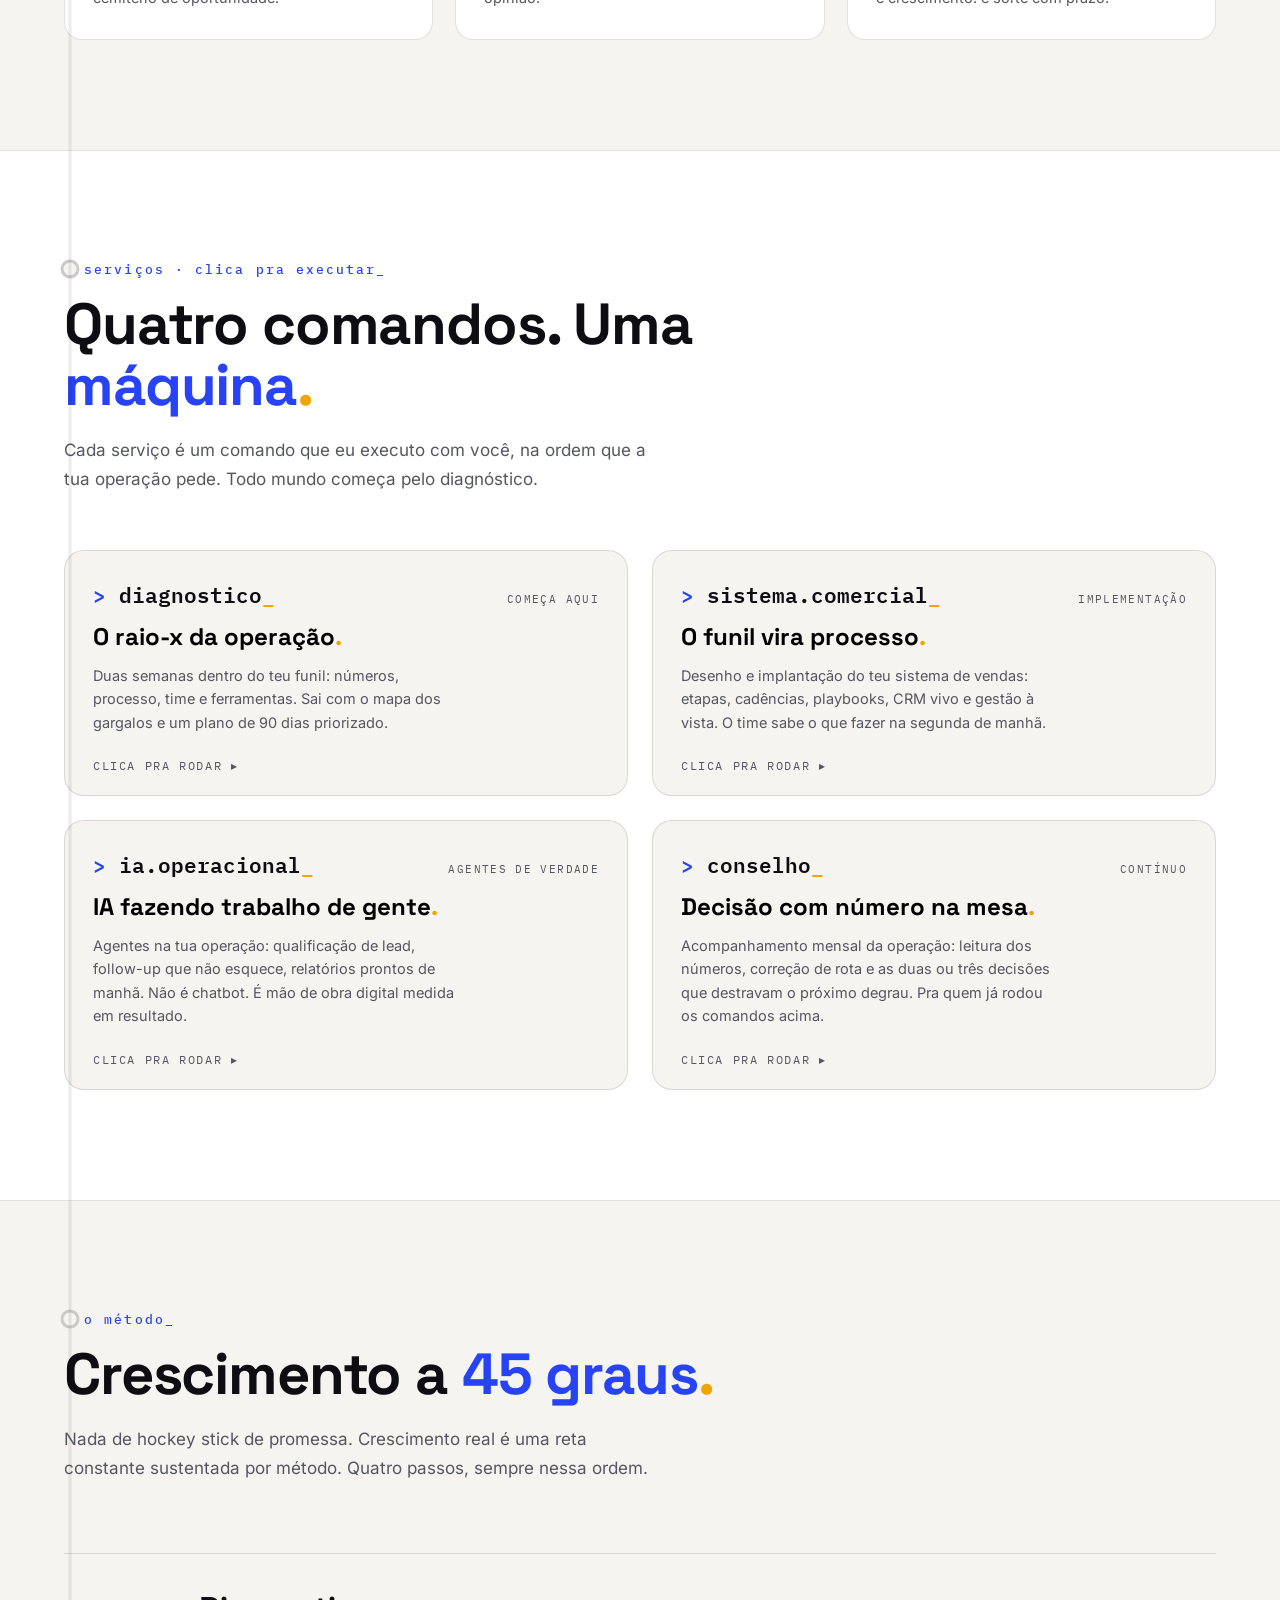
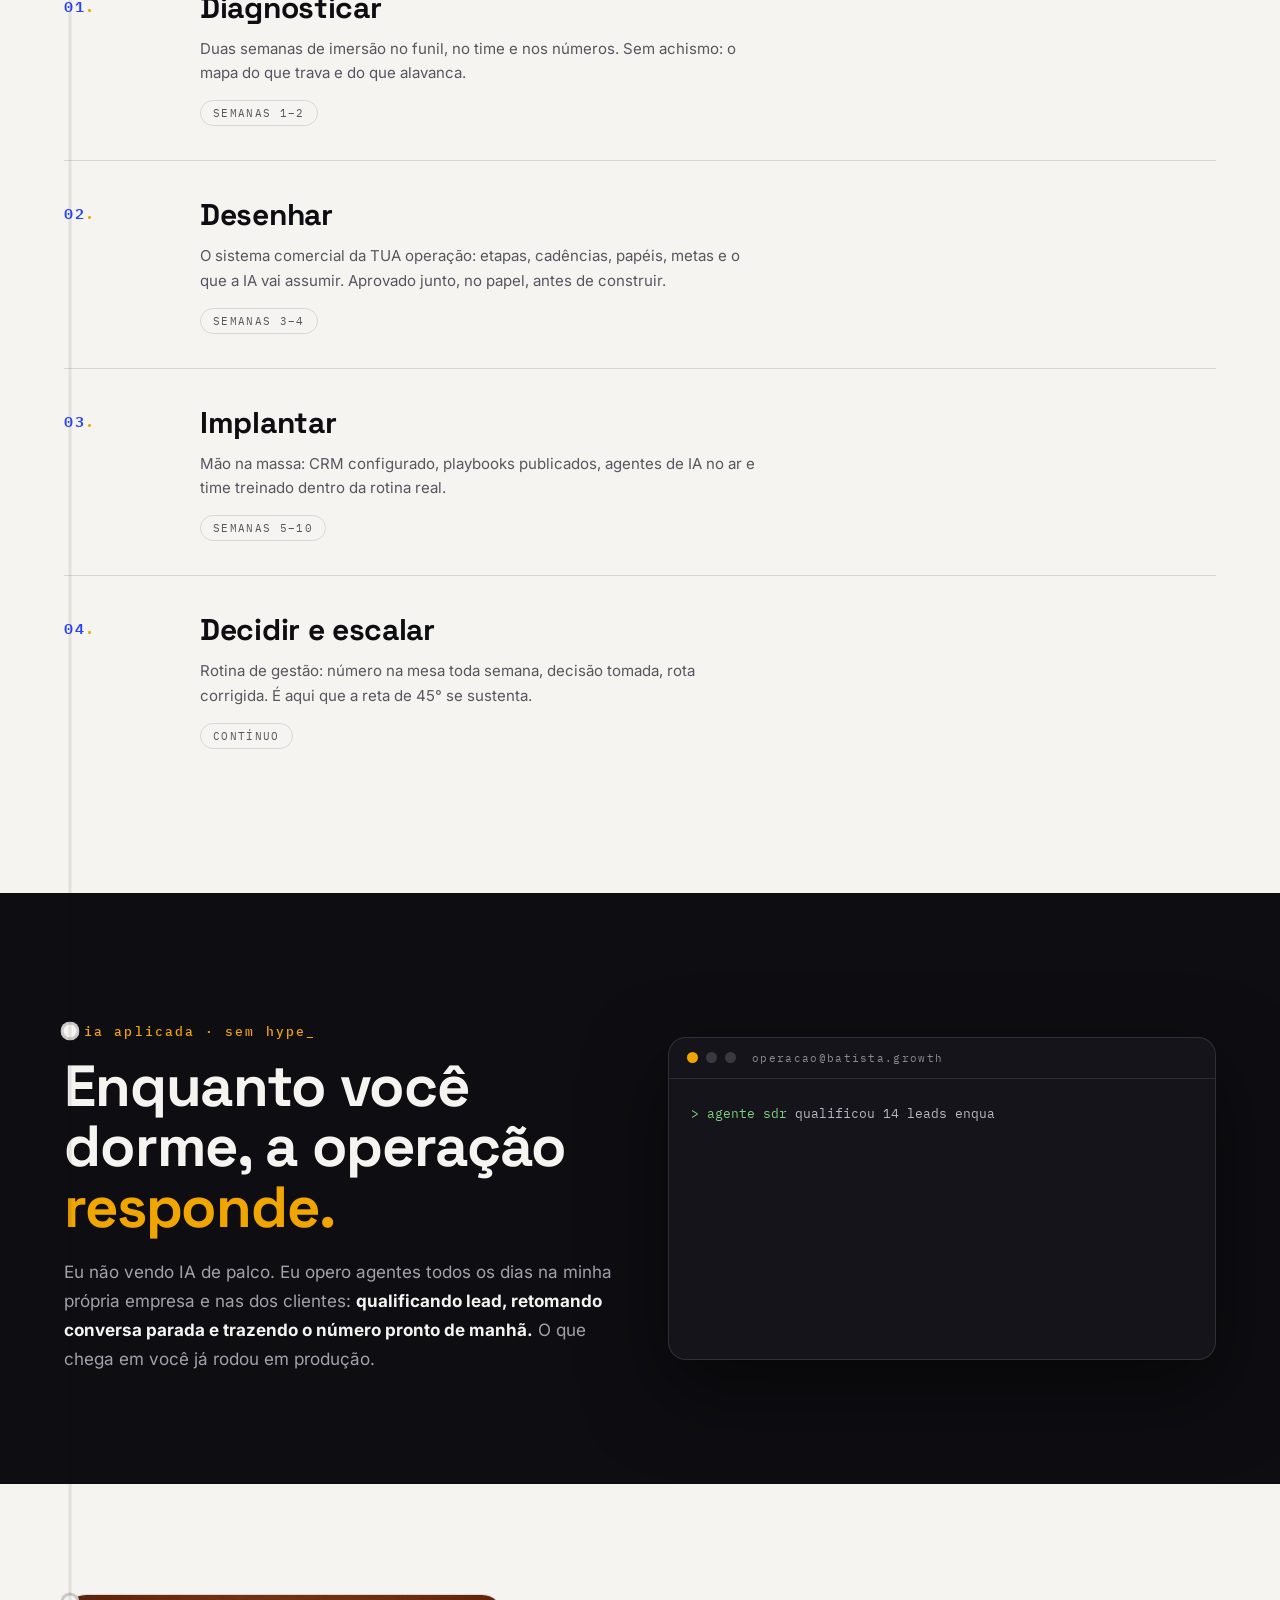
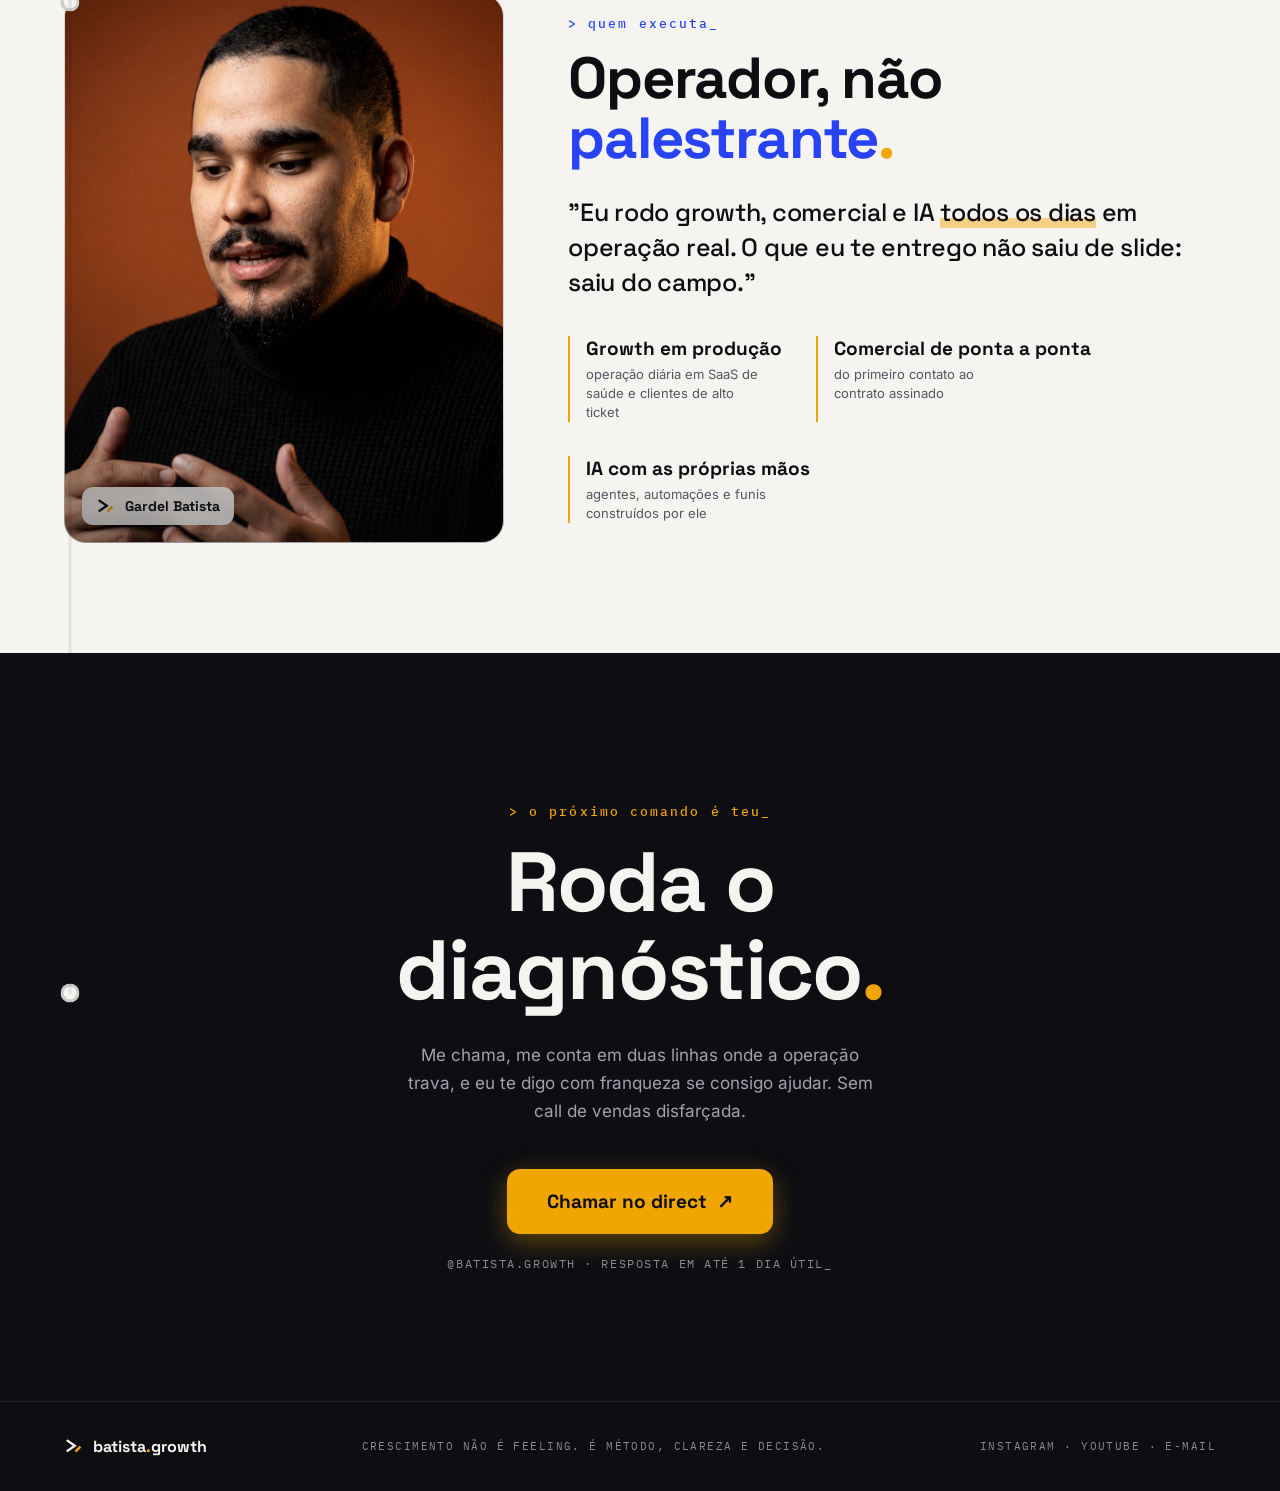
==== commit 902da9f3: "Fio-cursor na calha esquerda + modo shot + cursor final piscando Co-Authored-By: Claude Fable 5 <nor" ====
--- a/index.html
+++ b/index.html
@@ -49,7 +49,7 @@
 nav .cta:hover{background:var(--cobalto);transform:translateY(-1px)}
 
 /* ══════════════ SPINE (o fio-cursor) ══════════════ */
-#spine{position:absolute;top:0;left:0;pointer-events:none;z-index:1;overflow:visible}
+#spine{position:absolute;top:0;left:0;pointer-events:none;z-index:10;overflow:visible}
 #spine path{fill:none;stroke:var(--amber);stroke-width:3;stroke-linecap:round}
 #spine .trilho{stroke:rgba(14,14,18,.08)}
 .node{position:relative}
@@ -177,6 +177,8 @@
 .final p{color:#A2A1AC;font-size:17px;line-height:1.65;max-width:480px;margin:26px auto 0}
 .final .btn{margin-top:44px;font-size:19px;padding:20px 40px}
 .final .micro{font-family:var(--mono);font-size:12px;letter-spacing:.13em;color:#8A8994;margin-top:22px;text-transform:uppercase}
+.final h2 .dot{animation:blink 1.05s steps(1) infinite}
+html.shot .final h2 .dot{animation:none}
 
 /* ══════════════ FOOTER ══════════════ */
 footer{background:var(--ink);color:#8A8994;border-top:1px solid rgba(245,244,240,.1);padding:34px 0}
@@ -252,7 +254,7 @@
 <!-- PROBLEMA -->
 <section class="problema">
   <div class="wrap">
-    <div class="node" data-node data-side="left" style="--nx:6px;--ny:8px"></div>
+    <div class="node" data-node style="--nx:6px;--ny:8px"></div>
     <div class="sec-head rev">
       <div class="kicker">&gt; o diagnóstico mais comum_</div>
       <h2>Tua operação não precisa de mais esforço. Precisa de <em>sistema</em><span class="dot">.</span></h2>
@@ -269,7 +271,7 @@
 <!-- SERVIÇOS -->
 <section class="servicos" id="servicos">
   <div class="wrap">
-    <div class="node" data-node data-side="right" style="--nx:calc(100% - 6px);--ny:8px"></div>
+    <div class="node" data-node style="--nx:6px;--ny:8px"></div>
     <div class="sec-head rev">
       <div class="kicker">&gt; serviços · clica pra executar_</div>
       <h2>Quatro comandos. Uma <em>máquina</em><span class="dot">.</span></h2>
@@ -331,7 +333,7 @@
 <!-- MÉTODO -->
 <section class="metodo">
   <div class="wrap">
-    <div class="node" data-node data-side="left" style="--nx:6px;--ny:8px"></div>
+    <div class="node" data-node style="--nx:6px;--ny:8px"></div>
     <div class="sec-head rev">
       <div class="kicker">&gt; o método_</div>
       <h2>Crescimento a <em>45 graus</em><span class="dot">.</span></h2>
@@ -349,7 +351,7 @@
 <!-- IA -->
 <section class="ia">
   <div class="wrap">
-    <div class="node" data-node data-side="right" style="--nx:calc(100% - 6px);--ny:8px"></div>
+    <div class="node" data-node style="--nx:6px;--ny:8px"></div>
     <div class="split">
       <div class="rev">
         <div class="kicker">&gt; ia aplicada · sem hype_</div>
@@ -367,7 +369,7 @@
 <!-- QUEM -->
 <section class="quem">
   <div class="wrap">
-    <div class="node" data-node data-side="left" style="--nx:6px;--ny:8px"></div>
+    <div class="node" data-node style="--nx:6px;--ny:8px"></div>
     <div class="split">
       <div class="foto rev">
         <img src="assets/gardel.png" alt="Gardel Batista">
@@ -390,7 +392,7 @@
 <!-- CTA FINAL -->
 <section class="final" id="contato">
   <div class="wrap">
-    <div class="node" data-node data-side="center" style="--nx:50%;--ny:-40px"></div>
+    <div class="node" data-node style="--nx:6px;--ny:190px"></div>
     <div class="kicker rev">&gt; o próximo comando é teu_</div>
     <h2 class="rev">Roda o diagnóstico<span class="dot" id="cursorFinal">.</span></h2>
     <p class="rev">Me chama, me conta em duas linhas onde a operação trava, e eu te digo com franqueza se consigo ajudar. Sem call de vendas disfarçada.</p>
@@ -494,26 +496,19 @@
   spine.style.height = doc.scrollHeight+'px';
   const pts = nos.map(n=>{
     const r = n.getBoundingClientRect();
-    // usa a posição do ::before via offset custom props aproximada: pega centro do host + offsets
     const host = { x: r.left + scrollX, y: r.top + scrollY, w: r.width };
     const nx = getComputedStyle(n).getPropertyValue('--nx').trim();
     const ny = parseFloat(getComputedStyle(n).getPropertyValue('--ny')) || 0;
-    let x;
-    if(nx.includes('%') || nx.includes('100')) x = host.x + host.w - 6;
-    else if(nx.includes('50%')) x = host.x + host.w/2;
-    else x = host.x + 6;
-    if(nx.includes('calc(100% - 6px)')) x = host.x + host.w - 6;
-    if(nx === '50%') x = host.x + host.w/2;
+    const x = nx === '50%' ? host.x + host.w/2 : host.x + 6;
     return { x, y: host.y + ny, n };
   });
+  // fio: desce reto na calha esquerda; no último trecho faz o mergulho de 45° até o centro (o CTA)
   let d = `M ${pts[0].x} ${pts[0].y}`;
   for(let i=1;i<pts.length;i++){
     const a = pts[i-1], b = pts[i];
-    const dx = b.x - a.x;
-    const diag = Math.abs(dx);
-    const meioY = b.y - diag; // desce reto, depois 45° até o ponto
-    if(diag > 4 && meioY > a.y){ d += ` L ${a.x} ${meioY} L ${b.x} ${b.y}`; }
-    else { d += ` L ${a.x} ${Math.max(a.y, b.y - 4)} L ${b.x} ${b.y}`; }
+    const diag = Math.abs(b.x - a.x);
+    if(diag < 4){ d += ` L ${b.x} ${b.y}`; }
+    else { d += ` L ${a.x} ${b.y - diag} L ${b.x} ${b.y}`; }
   }
   trilho.setAttribute('d', d);
   fio.setAttribute('d', d);
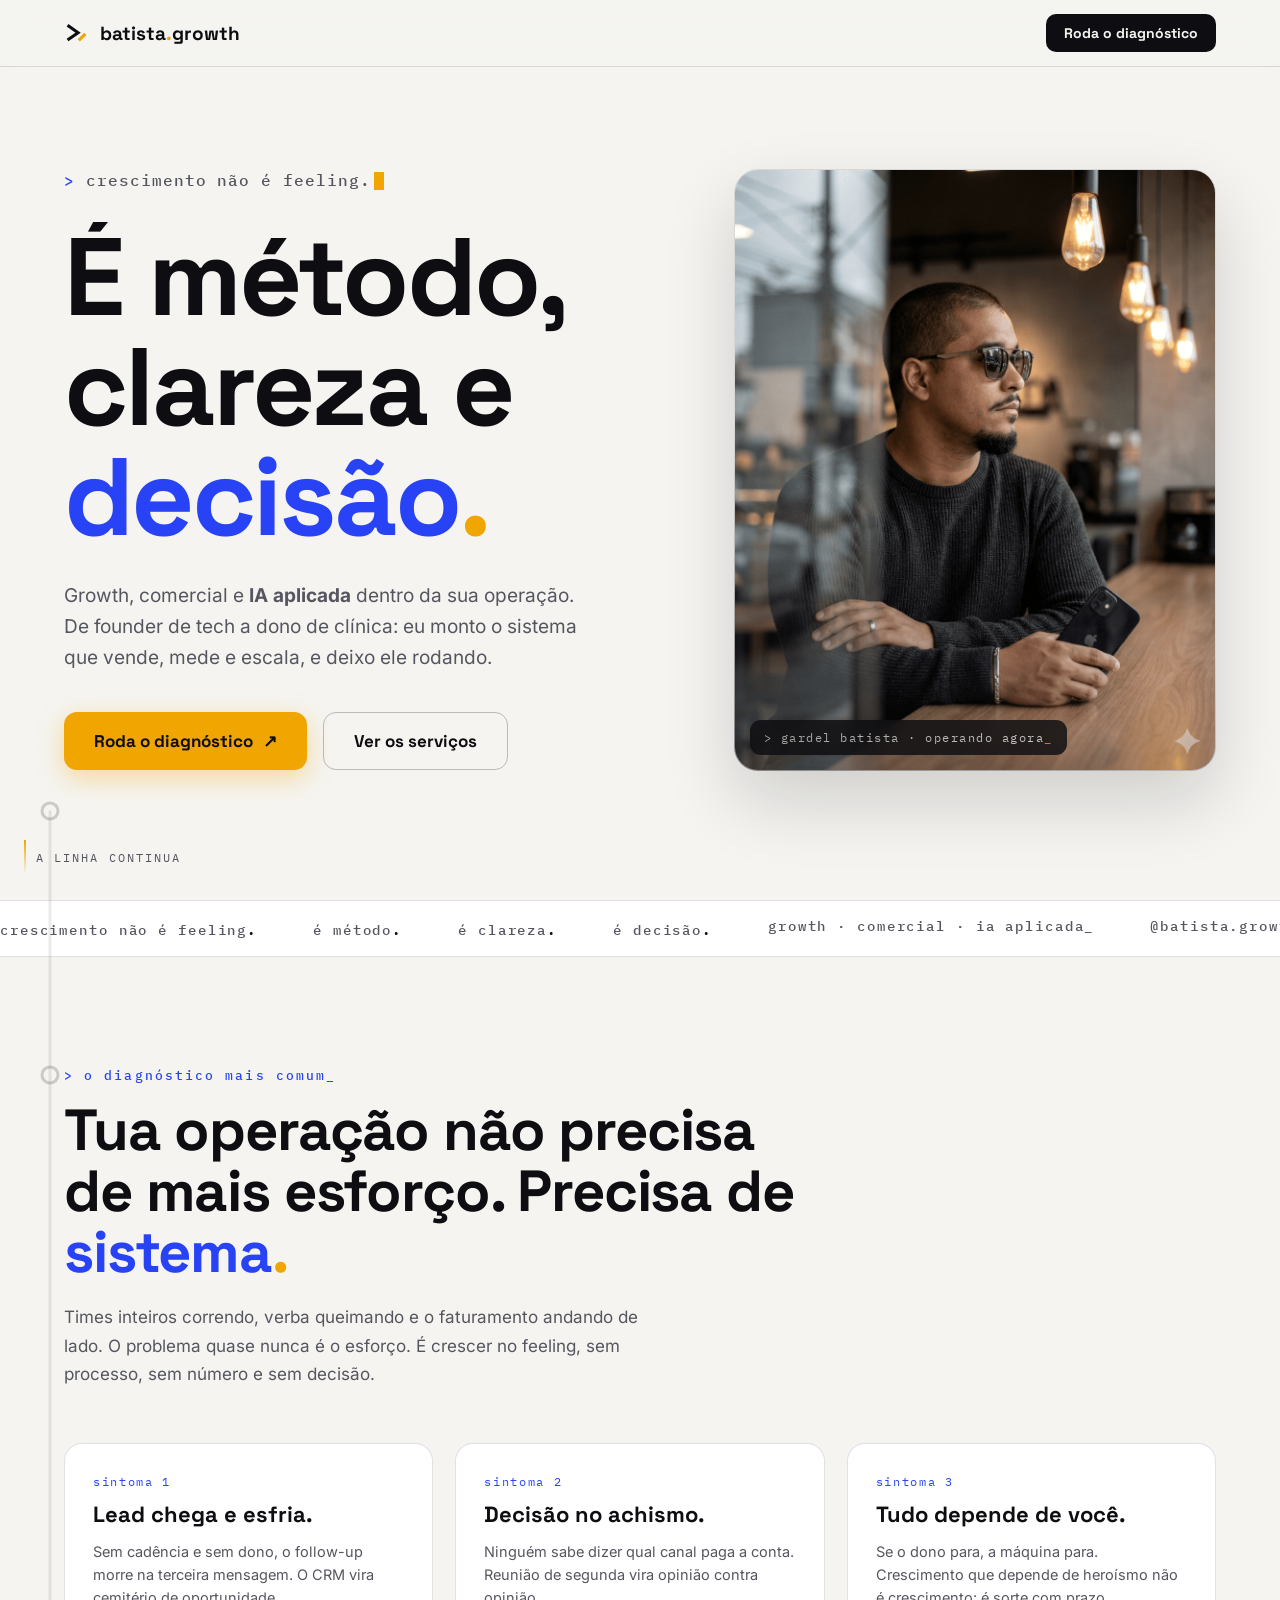
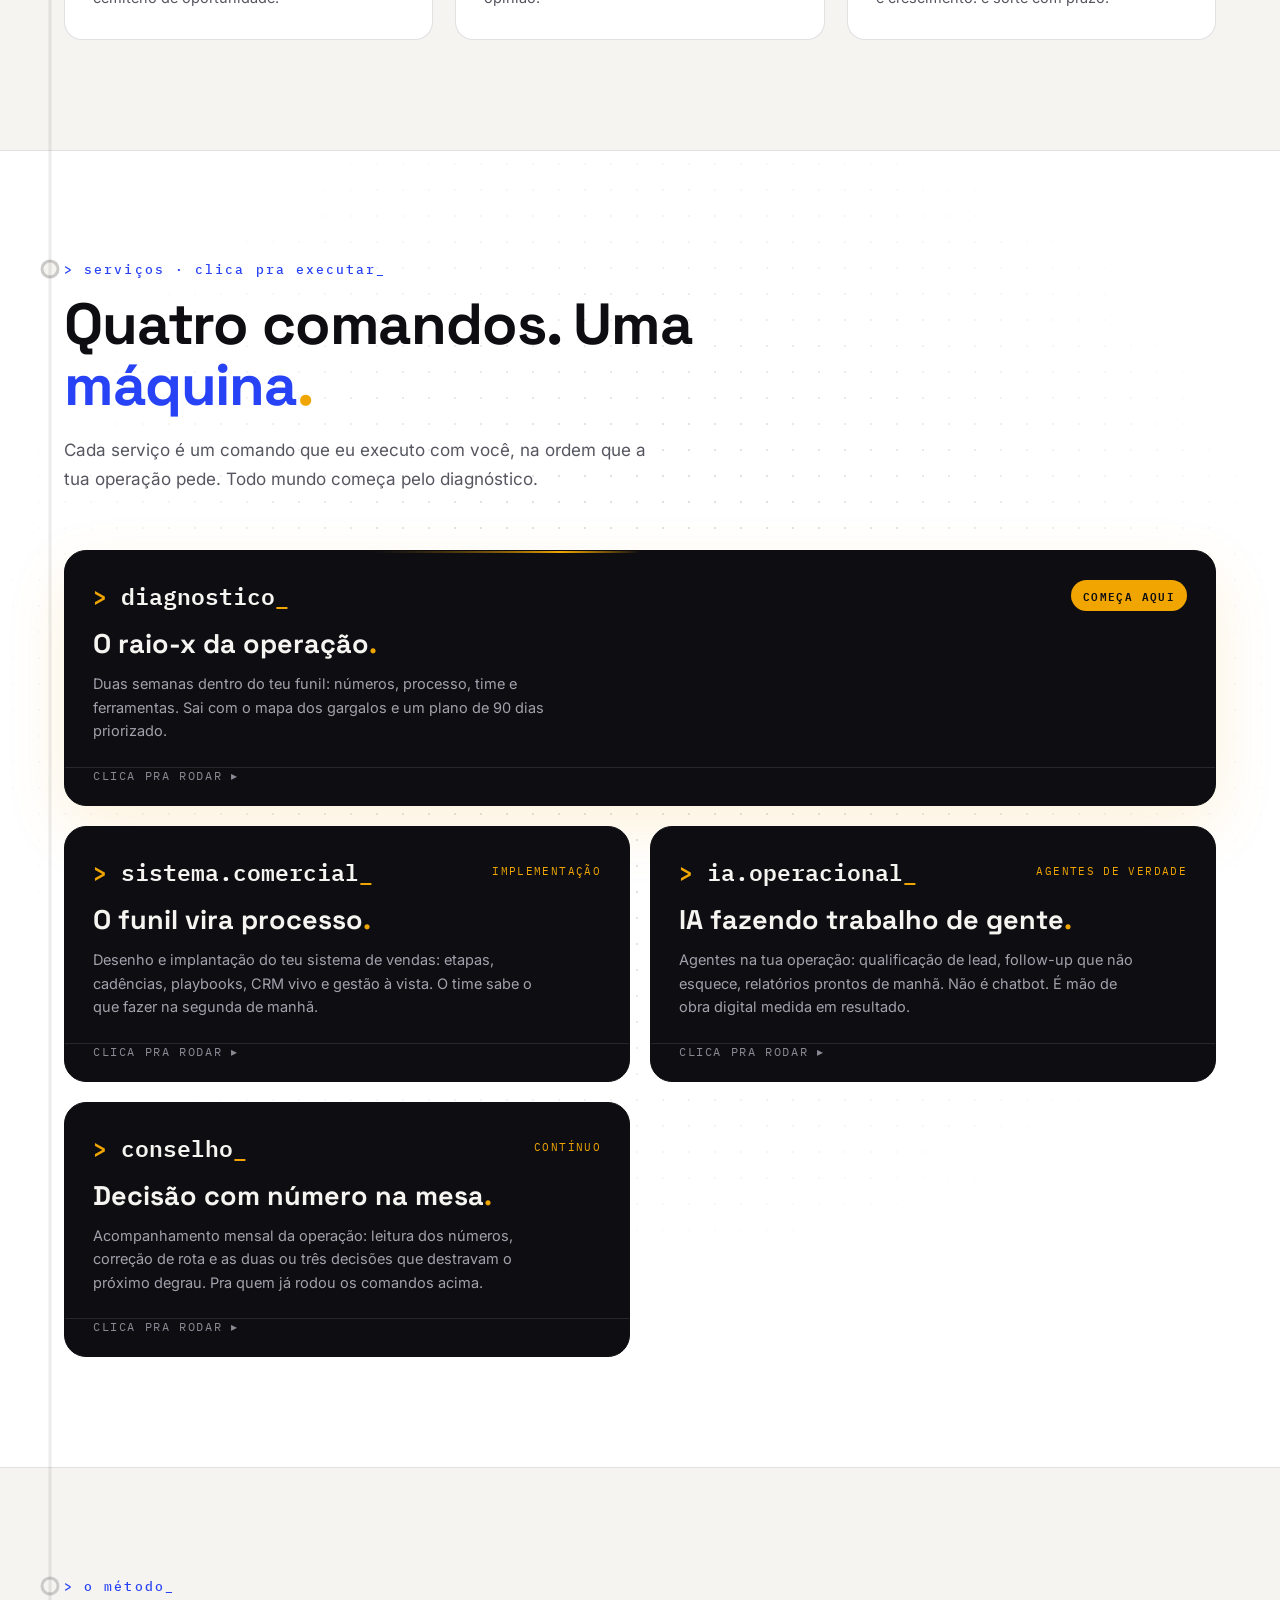
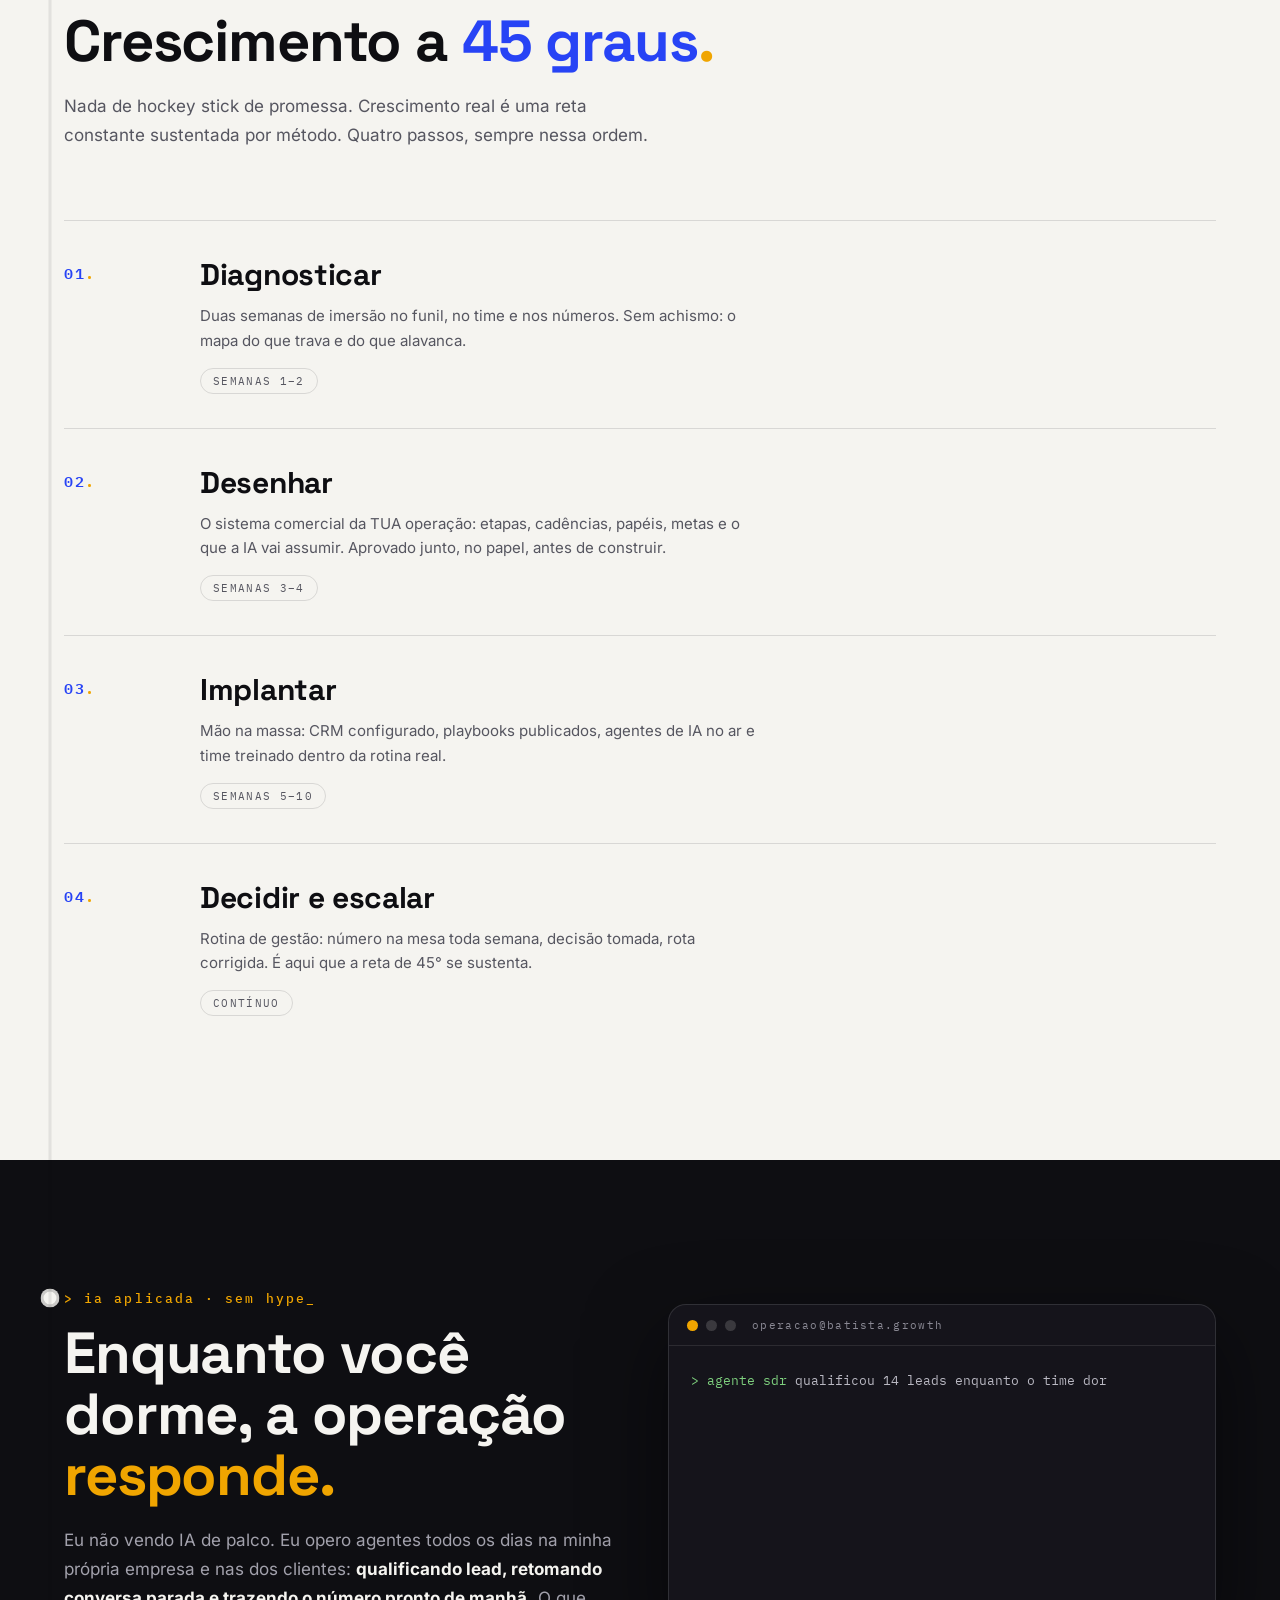
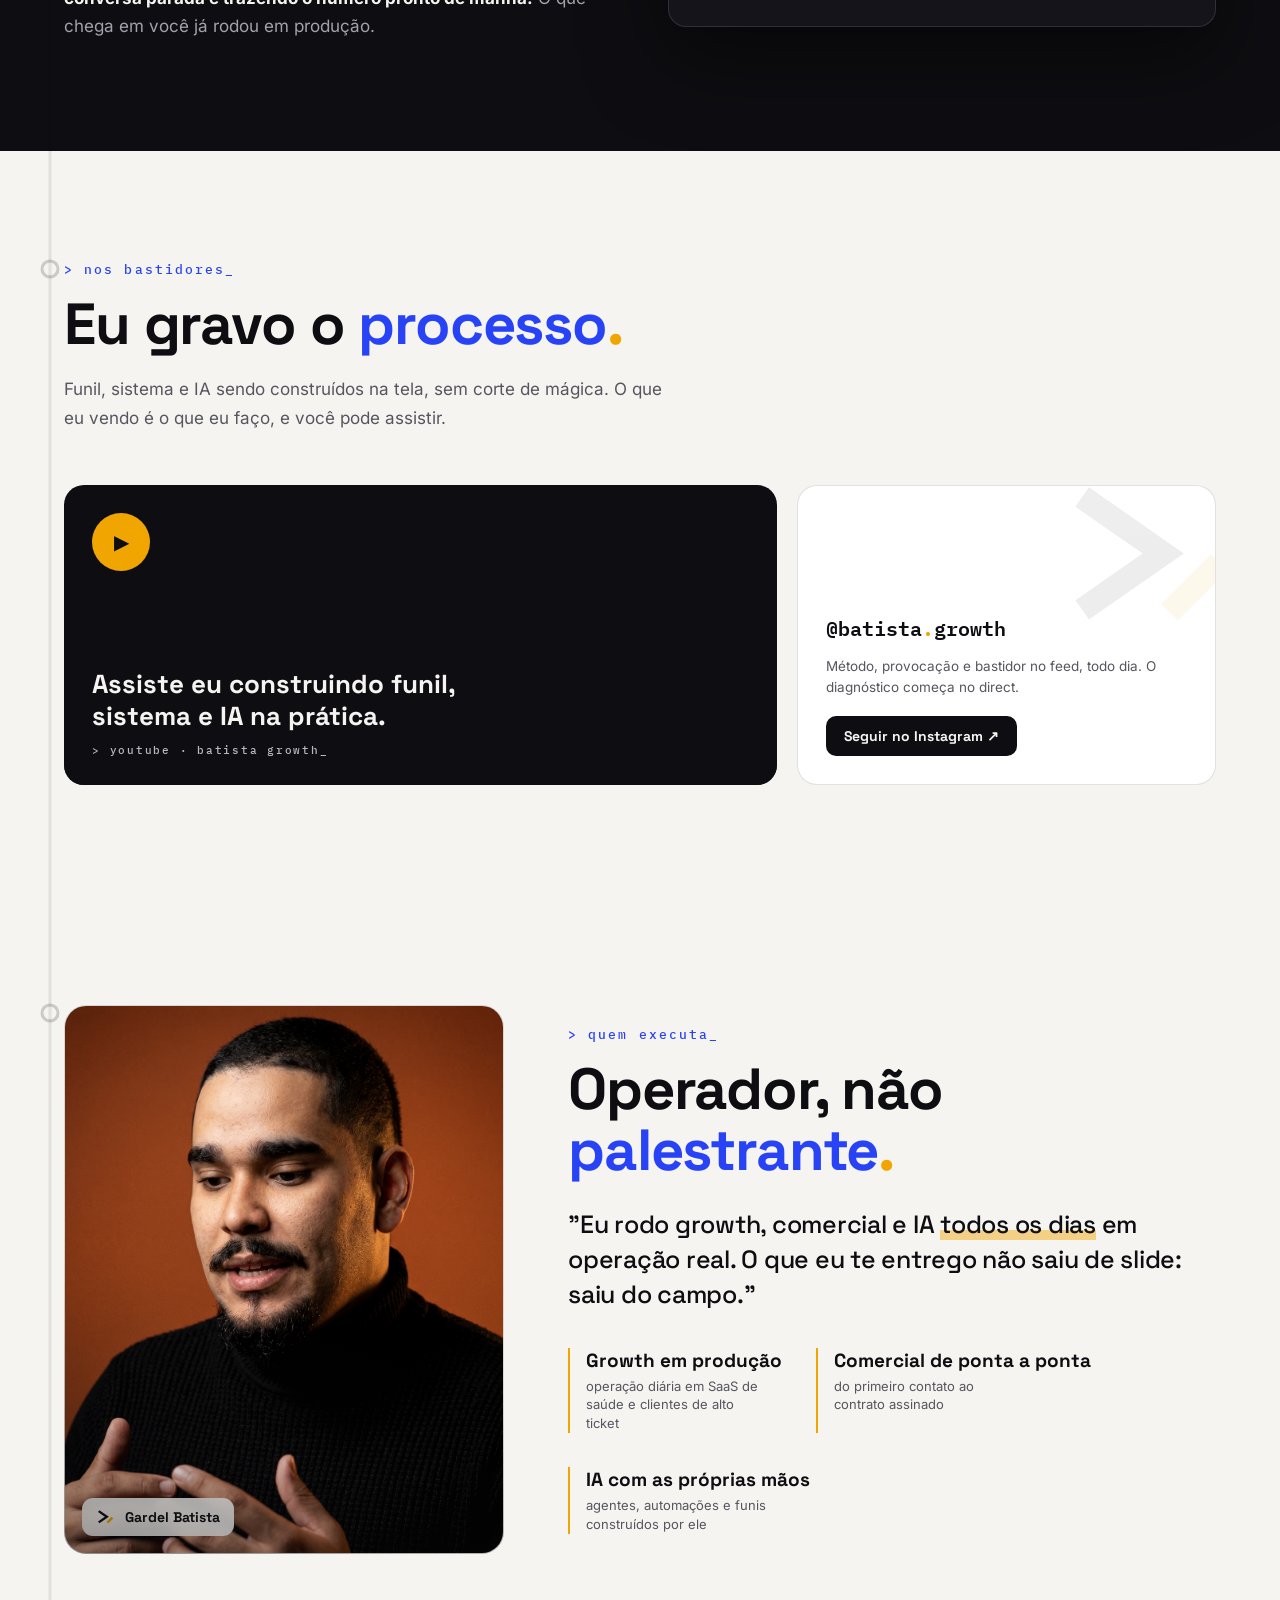
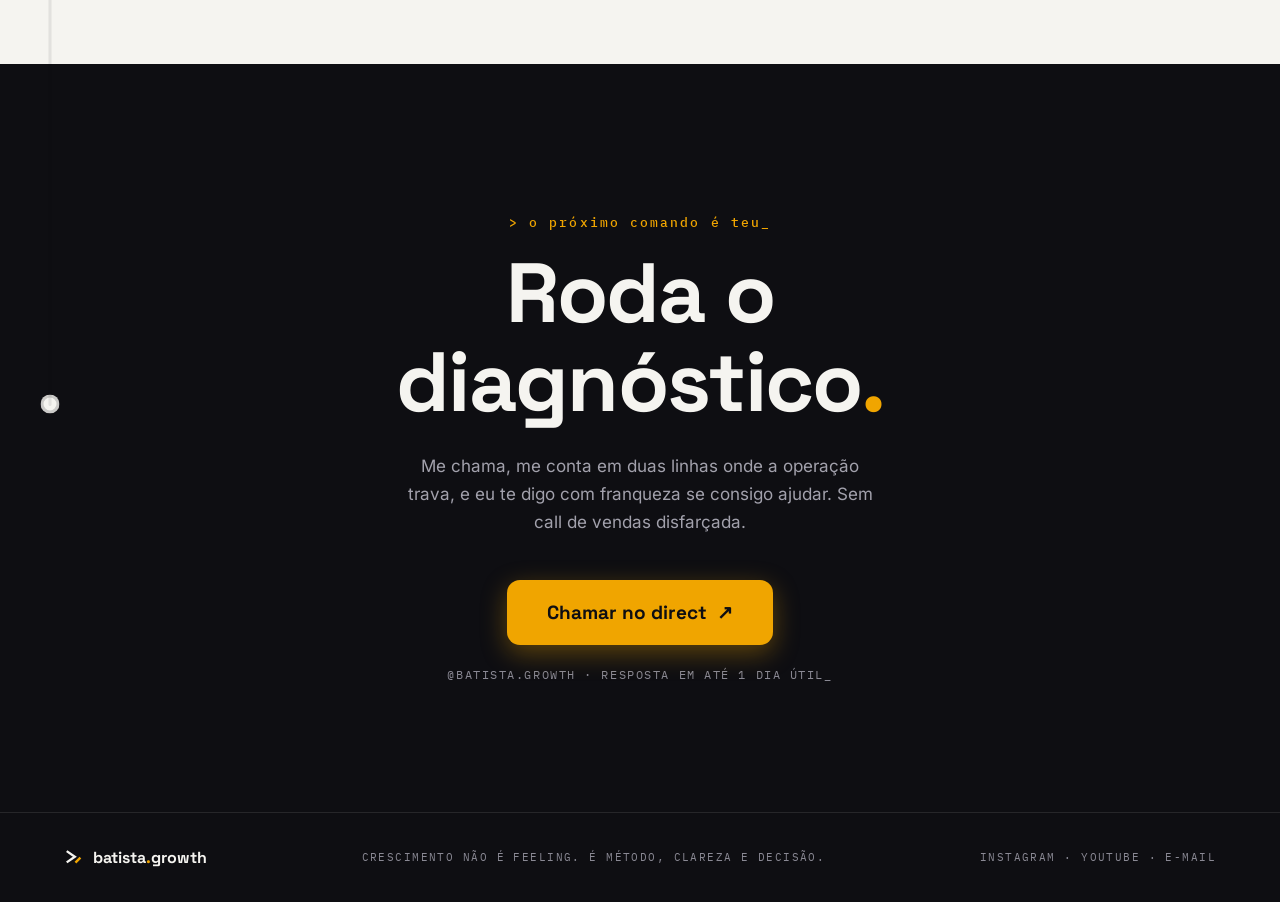
==== commit 5303e4f3: "Destaque nos serviços (bento Palco + border beam), foto no hero, seção bastidores (YT+IG), scroll pr" ====
--- a/index.html
+++ b/index.html
@@ -58,6 +58,13 @@
 
 /* ══════════════ HERO ══════════════ */
 .hero{min-height:100svh;display:flex;flex-direction:column;justify-content:center;position:relative;padding:120px 0 80px;z-index:3}
+.hero .split{display:grid;grid-template-columns:1.12fr .88fr;gap:56px;align-items:center}
+.hfoto{position:relative}
+.hfoto img{width:100%;aspect-ratio:4/5;object-fit:cover;border-radius:24px;display:block;border:1px solid var(--hair);box-shadow:0 30px 70px rgba(14,14,18,.16)}
+.hfoto::after{content:'';position:absolute;inset:0;border-radius:24px;background:linear-gradient(205deg,transparent 58%,rgba(14,14,18,.42));pointer-events:none}
+.hfoto .chip{position:absolute;bottom:16px;left:16px;background:rgba(14,14,18,.82);color:var(--porcelana);backdrop-filter:blur(8px);border-radius:11px;padding:10px 14px;font-family:var(--mono);font-size:11.5px;letter-spacing:.13em}
+.hfoto .chip .dot{animation:blink 1.05s steps(1) infinite}
+html.shot .hfoto .chip .dot{animation:none}
 .hero .term{font-family:var(--mono);font-weight:500;font-size:clamp(15px,2.2vw,22px);color:var(--grafite);min-height:1.6em}
 .hero .term .cur{display:inline-block;width:.62em;height:1.15em;background:var(--amber);vertical-align:text-bottom;margin-left:3px;animation:blink 1.05s steps(1) infinite}
 @keyframes blink{50%{opacity:0}}
@@ -70,8 +77,11 @@
 .hero.on p{opacity:1;transform:none}
 .hero .acts{display:flex;gap:16px;margin-top:38px;flex-wrap:wrap;opacity:0;transform:translateY(14px);transition:all .7s .7s}
 .hero.on .acts{opacity:1;transform:none}
-.btn{font-family:var(--disp);font-weight:700;font-size:17px;padding:17px 30px;border-radius:13px;text-decoration:none;display:inline-flex;align-items:center;gap:10px;transition:transform .2s,box-shadow .2s,background .25s;will-change:transform}
+.btn{position:relative;overflow:hidden;font-family:var(--disp);font-weight:700;font-size:17px;padding:17px 30px;border-radius:13px;text-decoration:none;display:inline-flex;align-items:center;gap:10px;transition:transform .2s,box-shadow .2s,background .25s;will-change:transform}
 .btn.amber{background:var(--amber);color:var(--ink);box-shadow:0 8px 26px rgba(240,165,0,.35)}
+.btn.amber::after{content:'';position:absolute;inset:0;background:linear-gradient(115deg,transparent 42%,rgba(255,255,255,.5) 50%,transparent 58%);transform:translateX(-130%);animation:sheen 4.6s ease-in-out infinite;pointer-events:none}
+@keyframes sheen{0%,68%{transform:translateX(-130%)}86%,100%{transform:translateX(130%)}}
+#progress{position:fixed;top:0;left:0;height:3px;background:var(--amber);width:0;z-index:60;transition:width .1s linear}
 .btn.amber:hover{box-shadow:0 12px 34px rgba(240,165,0,.5)}
 .btn.ghost{border:1.5px solid rgba(14,14,18,.25);color:var(--ink)}
 .btn.ghost:hover{border-color:var(--ink)}
@@ -99,29 +109,35 @@
 .problema .grid{display:grid;grid-template-columns:repeat(3,1fr);gap:22px;margin-top:54px}
 .pcard{background:var(--branco);border:1px solid var(--hair);border-radius:18px;padding:30px 28px;transition:transform .3s,box-shadow .3s}
 .pcard:hover{transform:translateY(-5px);box-shadow:0 18px 40px rgba(14,14,18,.09)}
-.pcard .k{font-family:var(--mono);font-size:12px;letter-spacing:.14em;color:var(--grafite)}
+.pcard .k{font-family:var(--mono);font-size:12px;letter-spacing:.14em;color:var(--cobalto);text-transform:lowercase}
 .pcard h3{font-family:var(--disp);font-weight:700;font-size:22px;margin-top:12px;line-height:1.2}
 .pcard p{font-size:14.5px;line-height:1.6;color:var(--grafite);margin-top:12px}
 
-/* ══════════════ SERVIÇOS (terminal) ══════════════ */
-.servicos{background:var(--branco);border-top:1px solid var(--hair);border-bottom:1px solid var(--hair)}
-.cmds{display:grid;grid-template-columns:1fr 1fr;gap:24px;margin-top:56px}
-.cmd{background:var(--porcelana);border:1.5px solid var(--hair);border-radius:20px;padding:0;overflow:hidden;cursor:pointer;transition:border-color .3s,transform .3s,box-shadow .3s;text-align:left;width:100%;font-family:inherit}
-.cmd:hover{transform:translateY(-4px);border-color:rgba(14,14,18,.3);box-shadow:0 20px 44px rgba(14,14,18,.10)}
-.cmd .top{padding:26px 28px 0;display:flex;align-items:baseline;justify-content:space-between;gap:12px}
-.cmd .nome{font-family:var(--mono);font-weight:600;font-size:clamp(17px,2vw,21px);color:var(--ink)}
-.cmd .nome .p{color:var(--cobalto)}
+/* ══════════════ SERVIÇOS (bento Palco — o ponto focal da página) ══════════════ */
+.servicos{background:var(--branco);border-top:1px solid var(--hair);border-bottom:1px solid var(--hair);position:relative}
+.servicos::before{content:'';position:absolute;inset:0;background-image:radial-gradient(rgba(14,14,18,.12) 1.5px,transparent 1.5px);background-size:26px 26px;-webkit-mask-image:radial-gradient(ellipse 75% 65% at 50% 40%,#000 25%,transparent 72%);mask-image:radial-gradient(ellipse 75% 65% at 50% 40%,#000 25%,transparent 72%);pointer-events:none}
+.cmds{display:grid;grid-template-columns:1fr 1fr;gap:20px;margin-top:56px;position:relative}
+.cmd{position:relative;background:var(--ink);color:var(--porcelana);border:1.5px solid rgba(14,14,18,1);border-radius:22px;padding:0;overflow:hidden;cursor:pointer;transition:transform .3s,box-shadow .3s;text-align:left;width:100%;font-family:inherit}
+.cmd:hover{transform:translateY(-5px);box-shadow:0 26px 56px rgba(14,14,18,.30)}
+.cmd.destaque{grid-column:1/-1;box-shadow:0 22px 60px rgba(240,165,0,.14)}
+@property --ang{syntax:'<angle>';initial-value:0deg;inherits:false}
+.cmd.destaque::after{content:'';position:absolute;inset:0;border-radius:22px;padding:2px;background:conic-gradient(from var(--ang),transparent 0 82%,var(--amber) 91%,transparent 100%);-webkit-mask:linear-gradient(#fff 0 0) content-box,linear-gradient(#fff 0 0);-webkit-mask-composite:xor;mask-composite:exclude;animation:gira 5s linear infinite;pointer-events:none}
+@keyframes gira{to{--ang:360deg}}
+.cmd .top{padding:26px 28px 0;display:flex;align-items:center;justify-content:space-between;gap:12px;flex-wrap:wrap}
+.cmd .nome{font-family:var(--mono);font-weight:600;font-size:clamp(18px,2.2vw,23px);color:var(--porcelana)}
+.cmd .nome .p{color:var(--amber)}
 .cmd .nome .u{color:var(--amber)}
-.cmd .quem{font-family:var(--mono);font-size:10.5px;letter-spacing:.13em;color:var(--grafite);text-transform:uppercase;white-space:nowrap}
-.cmd h3{font-family:var(--disp);font-weight:700;font-size:24px;padding:12px 28px 0;line-height:1.2}
-.cmd .desc{font-size:14.5px;line-height:1.62;color:var(--grafite);padding:12px 28px 24px;max-width:430px}
-.cmd .out{background:var(--ink);padding:0 28px;max-height:0;overflow:hidden;transition:max-height .5s cubic-bezier(.2,.7,.2,1),padding .4s}
-.cmd.aberto .out{max-height:300px;padding:20px 28px 24px}
+.cmd .quem{font-family:var(--mono);font-size:10.5px;letter-spacing:.13em;color:var(--amber);text-transform:uppercase;white-space:nowrap}
+.cmd .quem.badge{background:var(--amber);color:var(--ink);padding:6px 12px;border-radius:999px;font-weight:600}
+.cmd h3{font-family:var(--disp);font-weight:700;font-size:clamp(22px,2.6vw,27px);padding:14px 28px 0;line-height:1.2;color:var(--porcelana)}
+.cmd .desc{font-size:14.5px;line-height:1.62;color:#A2A1AC;padding:12px 28px 24px;max-width:520px}
+.cmd .out{background:#15141B;border-top:1px solid rgba(245,244,240,.08);padding:0 28px;max-height:0;overflow:hidden;transition:max-height .5s cubic-bezier(.2,.7,.2,1),padding .4s}
+.cmd.aberto .out{max-height:320px;padding:20px 28px 24px}
 .cmd .out div{font-family:var(--mono);font-size:12.8px;line-height:2;color:#B9B8C2;opacity:0;transform:translateX(-8px);transition:all .4s}
 .cmd.aberto .out div{opacity:1;transform:none}
 .cmd .out div b{color:var(--porcelana);font-weight:500}
 .cmd .out div .ok{color:var(--amber)}
-.cmd .rodar{font-family:var(--mono);font-size:11.5px;letter-spacing:.14em;color:var(--grafite);padding:0 28px 22px;display:block;text-transform:uppercase}
+.cmd .rodar{font-family:var(--mono);font-size:11.5px;letter-spacing:.14em;color:#8A8994;padding:0 28px 22px;display:block;text-transform:uppercase}
 .cmd.aberto .rodar{display:none}
 
 /* ══════════════ MÉTODO 45° ══════════════ */
@@ -155,6 +171,25 @@
 .termwin .tbody .c{color:#7A8CFF}
 .termwin .cur2{display:inline-block;width:8px;height:15px;background:var(--amber);vertical-align:middle;animation:blink 1.05s steps(1) infinite}
 
+/* ══════════════ CONTEÚDO (YouTube + Instagram) ══════════════ */
+.conteudo{background:var(--porcelana)}
+.cgrid{display:grid;grid-template-columns:1.7fr 1fr;gap:20px;margin-top:52px}
+.vid{position:relative;display:flex;flex-direction:column;justify-content:flex-end;gap:10px;background:var(--ink);border-radius:20px;padding:28px;min-height:300px;text-decoration:none;color:var(--porcelana);overflow:hidden;transition:transform .3s,box-shadow .3s}
+.vid:hover{transform:translateY(-5px);box-shadow:0 24px 54px rgba(14,14,18,.28)}
+.vid img{position:absolute;inset:0;width:100%;height:100%;object-fit:cover;opacity:.5}
+.vid::after{content:'';position:absolute;inset:0;background:linear-gradient(180deg,transparent 30%,rgba(14,14,18,.9))}
+.vid b{position:relative;z-index:2;font-family:var(--disp);font-weight:700;font-size:clamp(20px,2.4vw,26px);line-height:1.25;max-width:430px}
+.vid .sub{position:relative;z-index:2;font-size:11px}
+.vid .play{position:relative;z-index:2;width:58px;height:58px;border-radius:50%;background:var(--amber);color:var(--ink);display:flex;align-items:center;justify-content:center;font-size:20px;margin-bottom:auto;transition:transform .3s}
+.vid:hover .play{transform:scale(1.12)}
+.igcard{display:flex;flex-direction:column;align-items:flex-start;justify-content:flex-end;gap:12px;background:var(--branco);border:1.5px solid var(--hair);border-radius:20px;padding:28px;min-height:300px;text-decoration:none;color:var(--ink);transition:transform .3s,box-shadow .3s;position:relative;overflow:hidden}
+.igcard:hover{transform:translateY(-5px);box-shadow:0 20px 44px rgba(14,14,18,.12)}
+.igcard img.wm{position:absolute;right:-40px;top:-30px;width:200px;opacity:.07}
+.igcard .arroba{font-family:var(--mono);font-weight:600;font-size:clamp(17px,1.8vw,20px)}
+.igcard .arroba .dot{color:var(--amber)}
+.igcard p{font-size:13.5px;line-height:1.55;color:var(--grafite)}
+.igcard .mini{font-family:var(--disp);font-weight:700;font-size:14px;background:var(--ink);color:var(--porcelana);padding:11px 18px;border-radius:10px;margin-top:6px}
+
 /* ══════════════ QUEM ══════════════ */
 .quem .split{display:grid;grid-template-columns:440px 1fr;gap:64px;align-items:center}
 .quem .foto{position:relative}
@@ -190,17 +225,57 @@
 footer a{text-decoration:none;transition:color .25s}
 footer a:hover{color:var(--porcelana)}
 
-/* ══════════════ MOBILE ══════════════ */
+/* ══════════════ MOBILE (90% do tráfego — capricho aqui) ══════════════ */
 @media(max-width:899px){
-  section{padding:76px 0}
-  .problema .grid{grid-template-columns:1fr}
-  .cmds{grid-template-columns:1fr}
-  .ia .split{grid-template-columns:1fr;gap:36px}
-  .quem .split{grid-template-columns:1fr;gap:36px}
-  .quem .foto{max-width:420px}
-  .passo{grid-template-columns:1fr;gap:8px}
+  .wrap{padding:0 20px 0 36px}
+  nav .bar{padding:12px 20px 12px 36px}
+  nav .cta{font-size:13px;padding:9px 14px}
+  .node::before{width:10px;height:10px;border-width:2.5px}
+  section{padding:64px 0}
+  h2{font-size:clamp(30px,8.4vw,40px)}
+  .lede{font-size:15.5px}
+
+  .hero{min-height:auto;padding:104px 0 48px}
+  .hero .split{grid-template-columns:1fr;gap:36px}
+  .hero h1{font-size:clamp(42px,11.5vw,54px)}
+  .hero p{font-size:16px}
+  .hero .acts{flex-direction:column;gap:12px}
+  .hero .acts .btn{width:100%;justify-content:center;padding:18px 24px}
+  .hfoto img{aspect-ratio:1/1;object-position:60% 25%}
   .hero .scrolldica{display:none}
-  .termwin .tbody{min-height:220px;font-size:11.5px}
+
+  .marquee .fita{font-size:12px;gap:38px}
+  .problema .grid{grid-template-columns:1fr;gap:14px;margin-top:38px}
+  .pcard{padding:24px 22px}
+
+  .cmds{grid-template-columns:1fr;gap:16px;margin-top:40px}
+  .cmd.destaque{grid-column:auto}
+  .cmd .top{padding:22px 22px 0}
+  .cmd h3{padding:12px 22px 0}
+  .cmd .desc{padding:10px 22px 20px}
+  .cmd .out{padding:0 22px}
+  .cmd.aberto .out{padding:16px 22px 20px}
+  .cmd .out div{font-size:11.5px;white-space:normal}
+  .cmd .rodar{padding:0 22px 18px}
+
+  .passo{grid-template-columns:1fr;gap:6px;padding:26px 0;transform:none!important}
+  .passo .num{padding-top:0}
+  .ia .split{grid-template-columns:1fr;gap:32px}
+  .termwin .tbody{min-height:200px;font-size:11px;padding:16px 14px 20px}
+  .termwin .tbody div{white-space:normal}
+
+  .cgrid{grid-template-columns:1fr;gap:14px;margin-top:38px}
+  .vid{min-height:240px;padding:22px}
+  .igcard{min-height:0;padding:24px 22px}
+
+  .quem .split{grid-template-columns:1fr;gap:32px}
+  .quem .foto{max-width:100%}
+  .quem blockquote{font-size:19px}
+  .quem .fatos{gap:20px;flex-direction:column}
+
+  .final{padding:96px 0 84px}
+  .final .btn{width:100%;justify-content:center}
+  footer .bar{flex-direction:column;align-items:flex-start;gap:10px;padding-left:36px}
 }
 /* modo screenshot/validação: ?shot=1 congela tudo no estado final */
 html.shot .hero{min-height:auto;padding:190px 0 120px}
@@ -208,6 +283,7 @@
 html.shot .hero h1 .w>span{transform:none;transition:none}
 html.shot .marquee .fita{animation:none}
 html.shot .hero .term .cur{animation:none}
+html.shot .btn.amber::after,html.shot .cmd.destaque::after,html.shot .hfoto .chip .dot{animation:none}
 
 @media(prefers-reduced-motion:reduce){
   *,*::before,*::after{animation-duration:.01ms!important;animation-iteration-count:1!important;transition-duration:.01ms!important}
@@ -221,6 +297,7 @@
 
 <svg id="spine" aria-hidden="true"><path class="trilho" d=""/><path class="fio" d=""/></svg>
 
+<div id="progress" aria-hidden="true"></div>
 <nav id="nav">
   <div class="bar">
     <a class="logo" href="#topo"><img src="assets/simbolo-prompt.svg" alt=""><b>batista<span class="dot">.</span>growth</b></a>
@@ -231,14 +308,22 @@
 <!-- HERO -->
 <header class="hero" id="topo">
   <div class="wrap">
-    <div class="term kicker" style="font-size:inherit;color:var(--grafite);text-transform:none;letter-spacing:.06em"><span class="p" style="color:var(--cobalto)">&gt;</span> <span id="typed"></span><span class="cur" id="cursorHero"></span></div>
-    <h1 id="h1"></h1>
-    <p>Growth, comercial e <b>IA aplicada</b> dentro da sua operação. De founder de tech a dono de clínica: eu monto o sistema que vende, mede e escala, e deixo ele rodando.</p>
-    <div class="acts">
-      <a class="btn amber magnet" href="#contato">Roda o diagnóstico <span aria-hidden="true">↗</span></a>
-      <a class="btn ghost" href="#servicos">Ver os serviços</a>
-    </div>
-    <div class="node" data-node style="--nx:6px;--ny:40px"></div>
+    <div class="split">
+      <div>
+        <div class="term kicker" style="font-size:inherit;color:var(--grafite);text-transform:none;letter-spacing:.06em"><span class="p" style="color:var(--cobalto)">&gt;</span> <span id="typed"></span><span class="cur" id="cursorHero"></span></div>
+        <h1 id="h1"></h1>
+        <p>Growth, comercial e <b>IA aplicada</b> dentro da sua operação. De founder de tech a dono de clínica: eu monto o sistema que vende, mede e escala, e deixo ele rodando.</p>
+        <div class="acts">
+          <a class="btn amber magnet" href="#contato">Roda o diagnóstico <span aria-hidden="true">↗</span></a>
+          <a class="btn ghost" href="#servicos">Ver os serviços</a>
+        </div>
+      </div>
+      <div class="hfoto rev in">
+        <img src="assets/gardel-hero.png" alt="Gardel Batista" fetchpriority="high">
+        <div class="chip">&gt; gardel batista · operando agora<span class="dot">_</span></div>
+      </div>
+    </div>
+    <div class="node" data-node style="--nx:-14px;--ny:40px"></div>
   </div>
   <div class="scrolldica"><i></i> a linha continua</div>
 </header>
@@ -254,7 +339,7 @@
 <!-- PROBLEMA -->
 <section class="problema">
   <div class="wrap">
-    <div class="node" data-node style="--nx:6px;--ny:8px"></div>
+    <div class="node" data-node style="--nx:-14px;--ny:8px"></div>
     <div class="sec-head rev">
       <div class="kicker">&gt; o diagnóstico mais comum_</div>
       <h2>Tua operação não precisa de mais esforço. Precisa de <em>sistema</em><span class="dot">.</span></h2>
@@ -271,15 +356,15 @@
 <!-- SERVIÇOS -->
 <section class="servicos" id="servicos">
   <div class="wrap">
-    <div class="node" data-node style="--nx:6px;--ny:8px"></div>
+    <div class="node" data-node style="--nx:-14px;--ny:8px"></div>
     <div class="sec-head rev">
       <div class="kicker">&gt; serviços · clica pra executar_</div>
       <h2>Quatro comandos. Uma <em>máquina</em><span class="dot">.</span></h2>
       <p class="lede">Cada serviço é um comando que eu executo com você, na ordem que a tua operação pede. Todo mundo começa pelo diagnóstico.</p>
     </div>
     <div class="cmds">
-      <button class="cmd rev" type="button">
-        <div class="top"><span class="nome"><span class="p">&gt;</span> diagnostico<span class="u">_</span></span><span class="quem">começa aqui</span></div>
+      <button class="cmd destaque rev" type="button">
+        <div class="top"><span class="nome"><span class="p">&gt;</span> diagnostico<span class="u">_</span></span><span class="quem badge">começa aqui</span></div>
         <h3>O raio-x da operação<span class="dot">.</span></h3>
         <p class="desc">Duas semanas dentro do teu funil: números, processo, time e ferramentas. Sai com o mapa dos gargalos e um plano de 90 dias priorizado.</p>
         <div class="out">
@@ -333,7 +418,7 @@
 <!-- MÉTODO -->
 <section class="metodo">
   <div class="wrap">
-    <div class="node" data-node style="--nx:6px;--ny:8px"></div>
+    <div class="node" data-node style="--nx:-14px;--ny:8px"></div>
     <div class="sec-head rev">
       <div class="kicker">&gt; o método_</div>
       <h2>Crescimento a <em>45 graus</em><span class="dot">.</span></h2>
@@ -351,7 +436,7 @@
 <!-- IA -->
 <section class="ia">
   <div class="wrap">
-    <div class="node" data-node style="--nx:6px;--ny:8px"></div>
+    <div class="node" data-node style="--nx:-14px;--ny:8px"></div>
     <div class="split">
       <div class="rev">
         <div class="kicker">&gt; ia aplicada · sem hype_</div>
@@ -366,10 +451,31 @@
   </div>
 </section>
 
+<!-- CONTEÚDO -->
+<section class="conteudo" id="bastidores">
+  <div class="wrap">
+    <div class="node" data-node style="--nx:-14px;--ny:8px"></div>
+    <div class="sec-head rev">
+      <div class="kicker">&gt; nos bastidores_</div>
+      <h2>Eu gravo o <em>processo</em><span class="dot">.</span></h2>
+      <p class="lede">Funil, sistema e IA sendo construídos na tela, sem corte de mágica. O que eu vendo é o que eu faço, e você pode assistir.</p>
+    </div>
+    <div class="cgrid">
+      <div id="vids" style="display:contents"></div>
+      <a class="igcard rev" href="https://instagram.com/batista.growth" target="_blank" rel="noopener">
+        <img class="wm" src="assets/simbolo-prompt.svg" alt="">
+        <span class="arroba">@batista<span class="dot">.</span>growth</span>
+        <p>Método, provocação e bastidor no feed, todo dia. O diagnóstico começa no direct.</p>
+        <span class="mini">Seguir no Instagram ↗</span>
+      </a>
+    </div>
+  </div>
+</section>
+
 <!-- QUEM -->
 <section class="quem">
   <div class="wrap">
-    <div class="node" data-node style="--nx:6px;--ny:8px"></div>
+    <div class="node" data-node style="--nx:-14px;--ny:8px"></div>
     <div class="split">
       <div class="foto rev">
         <img src="assets/gardel.png" alt="Gardel Batista">
@@ -392,7 +498,7 @@
 <!-- CTA FINAL -->
 <section class="final" id="contato">
   <div class="wrap">
-    <div class="node" data-node style="--nx:6px;--ny:190px"></div>
+    <div class="node" data-node style="--nx:-14px;--ny:190px"></div>
     <div class="kicker rev">&gt; o próximo comando é teu_</div>
     <h2 class="rev">Roda o diagnóstico<span class="dot" id="cursorFinal">.</span></h2>
     <p class="rev">Me chama, me conta em duas linhas onde a operação trava, e eu te digo com franqueza se consigo ajudar. Sem call de vendas disfarçada.</p>
@@ -499,7 +605,7 @@
     const host = { x: r.left + scrollX, y: r.top + scrollY, w: r.width };
     const nx = getComputedStyle(n).getPropertyValue('--nx').trim();
     const ny = parseFloat(getComputedStyle(n).getPropertyValue('--ny')) || 0;
-    const x = nx === '50%' ? host.x + host.w/2 : host.x + 6;
+    const x = nx === '50%' ? host.x + host.w/2 : host.x + (parseFloat(nx) || 6);
     return { x, y: host.y + ny, n };
   });
   // fio: desce reto na calha esquerda; no último trecho faz o mergulho de 45° até o centro (o CTA)
@@ -540,6 +646,27 @@
   addEventListener('load', ()=>{ montaSpine(); fio.style.strokeDashoffset = 0; document.querySelectorAll('[data-node]').forEach(n=>n.classList.add('lit')); });
 }
 
+/* ── CONTEÚDO: vídeos do YouTube ──
+   AJUSTE AQUI: canal real + IDs dos vídeos (com IDs, viram cards com thumbnail) */
+const CANAL_YT = 'https://www.youtube.com/@batista.growth';
+const VIDEOS = []; // ex.: [{id:'dQw4w9WgXcQ', t:'Como eu montei o funil do zero'}]
+const vids = document.getElementById('vids');
+if(VIDEOS.length){
+  vids.innerHTML = VIDEOS.slice(0,2).map(v=>`<a class="vid rev in" href="https://youtu.be/${v.id}" target="_blank" rel="noopener"><img loading="lazy" src="https://i.ytimg.com/vi/${v.id}/hqdefault.jpg" alt=""><span class="play">▶</span><b>${v.t}</b><span class="sub kicker" style="color:#B9B8C2">&gt; youtube · batista growth_</span></a>`).join('');
+}else{
+  vids.innerHTML = `<a class="vid rev in" href="${CANAL_YT}" target="_blank" rel="noopener"><span class="play">▶</span><b>Assiste eu construindo funil, sistema e IA na prática.</b><span class="sub kicker" style="color:#B9B8C2">&gt; youtube · batista growth_</span></a>`;
+}
+
+/* ── SCROLL PROGRESS (o fio no topo) ── */
+const prog = document.getElementById('progress');
+function tickProg(){
+  const doc = document.documentElement;
+  const p = scrollY / (doc.scrollHeight - innerHeight);
+  prog.style.width = (p*100).toFixed(2) + '%';
+}
+addEventListener('scroll', tickProg, {passive:true});
+tickProg();
+
 /* ── BOTÕES MAGNÉTICOS (desktop) ── */
 if(matchMedia('(pointer:fine)').matches && !reduz){
   document.querySelectorAll('.magnet').forEach(b=>{
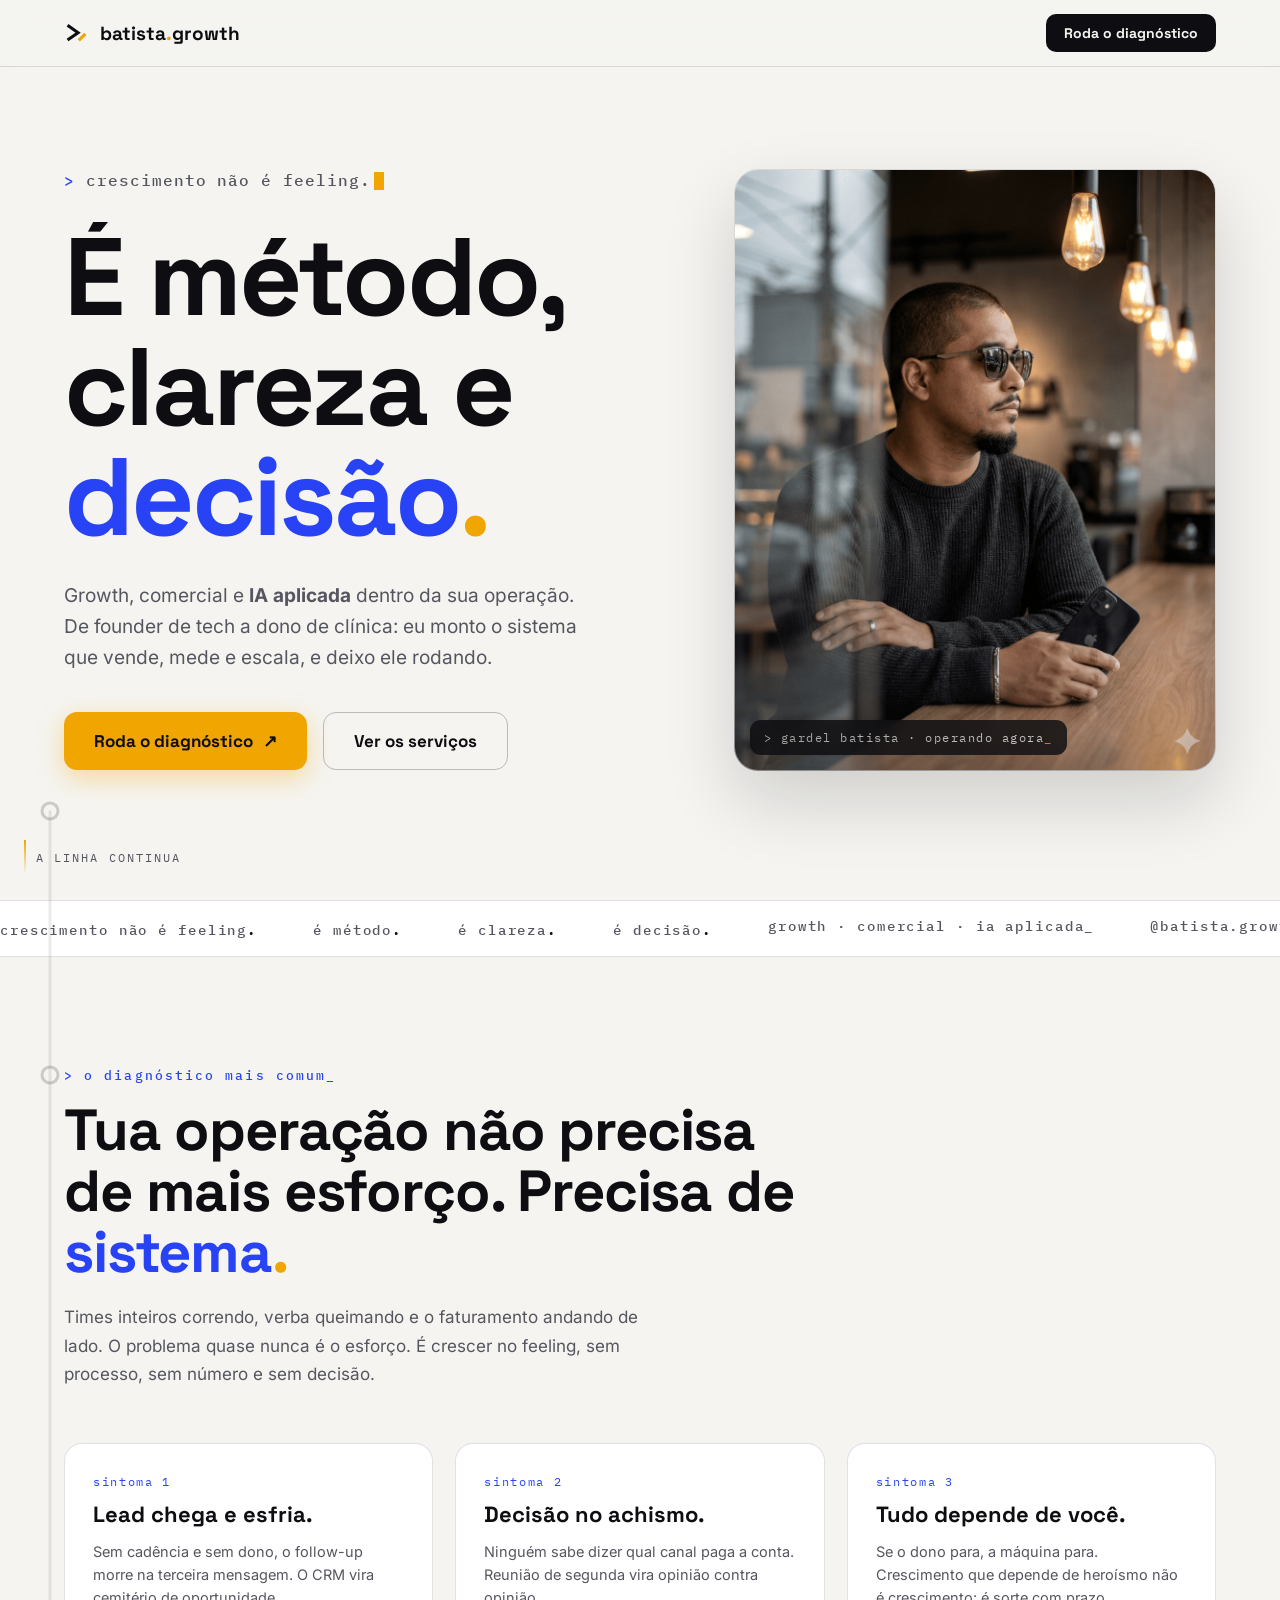
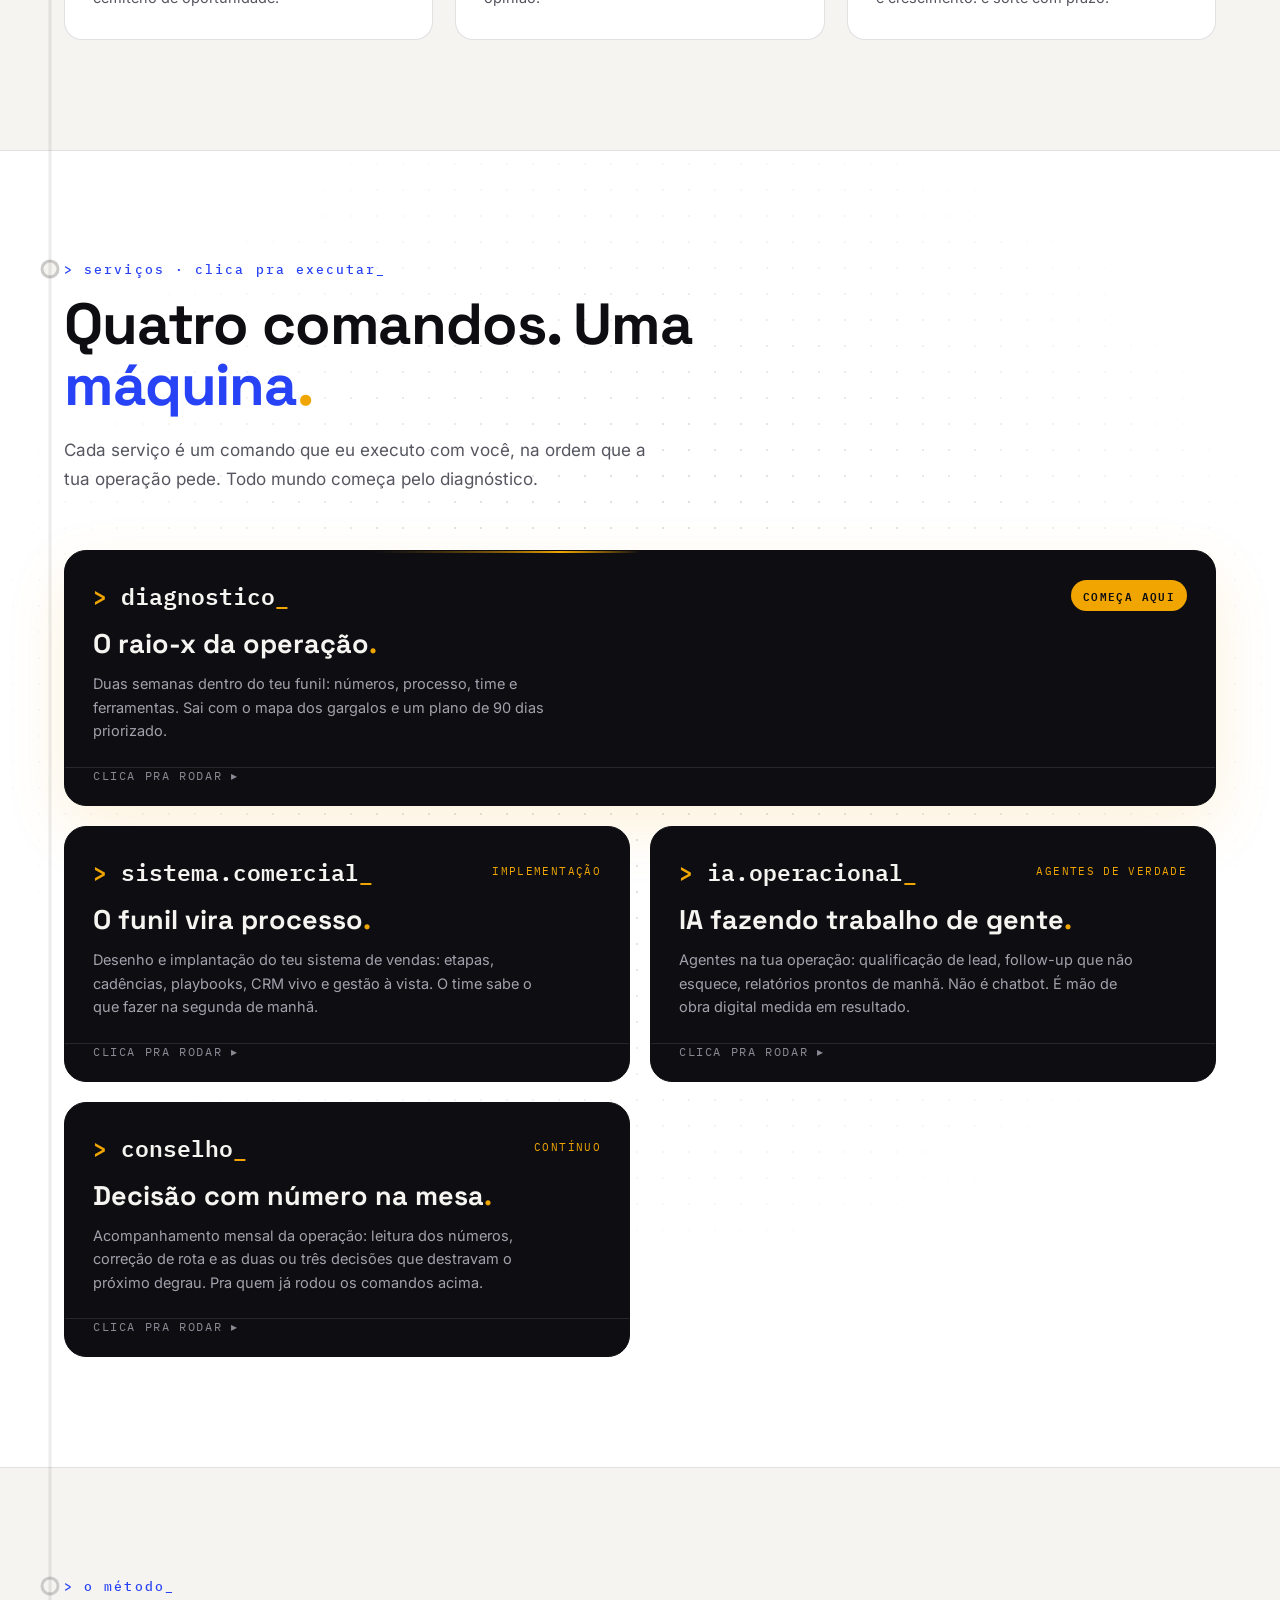
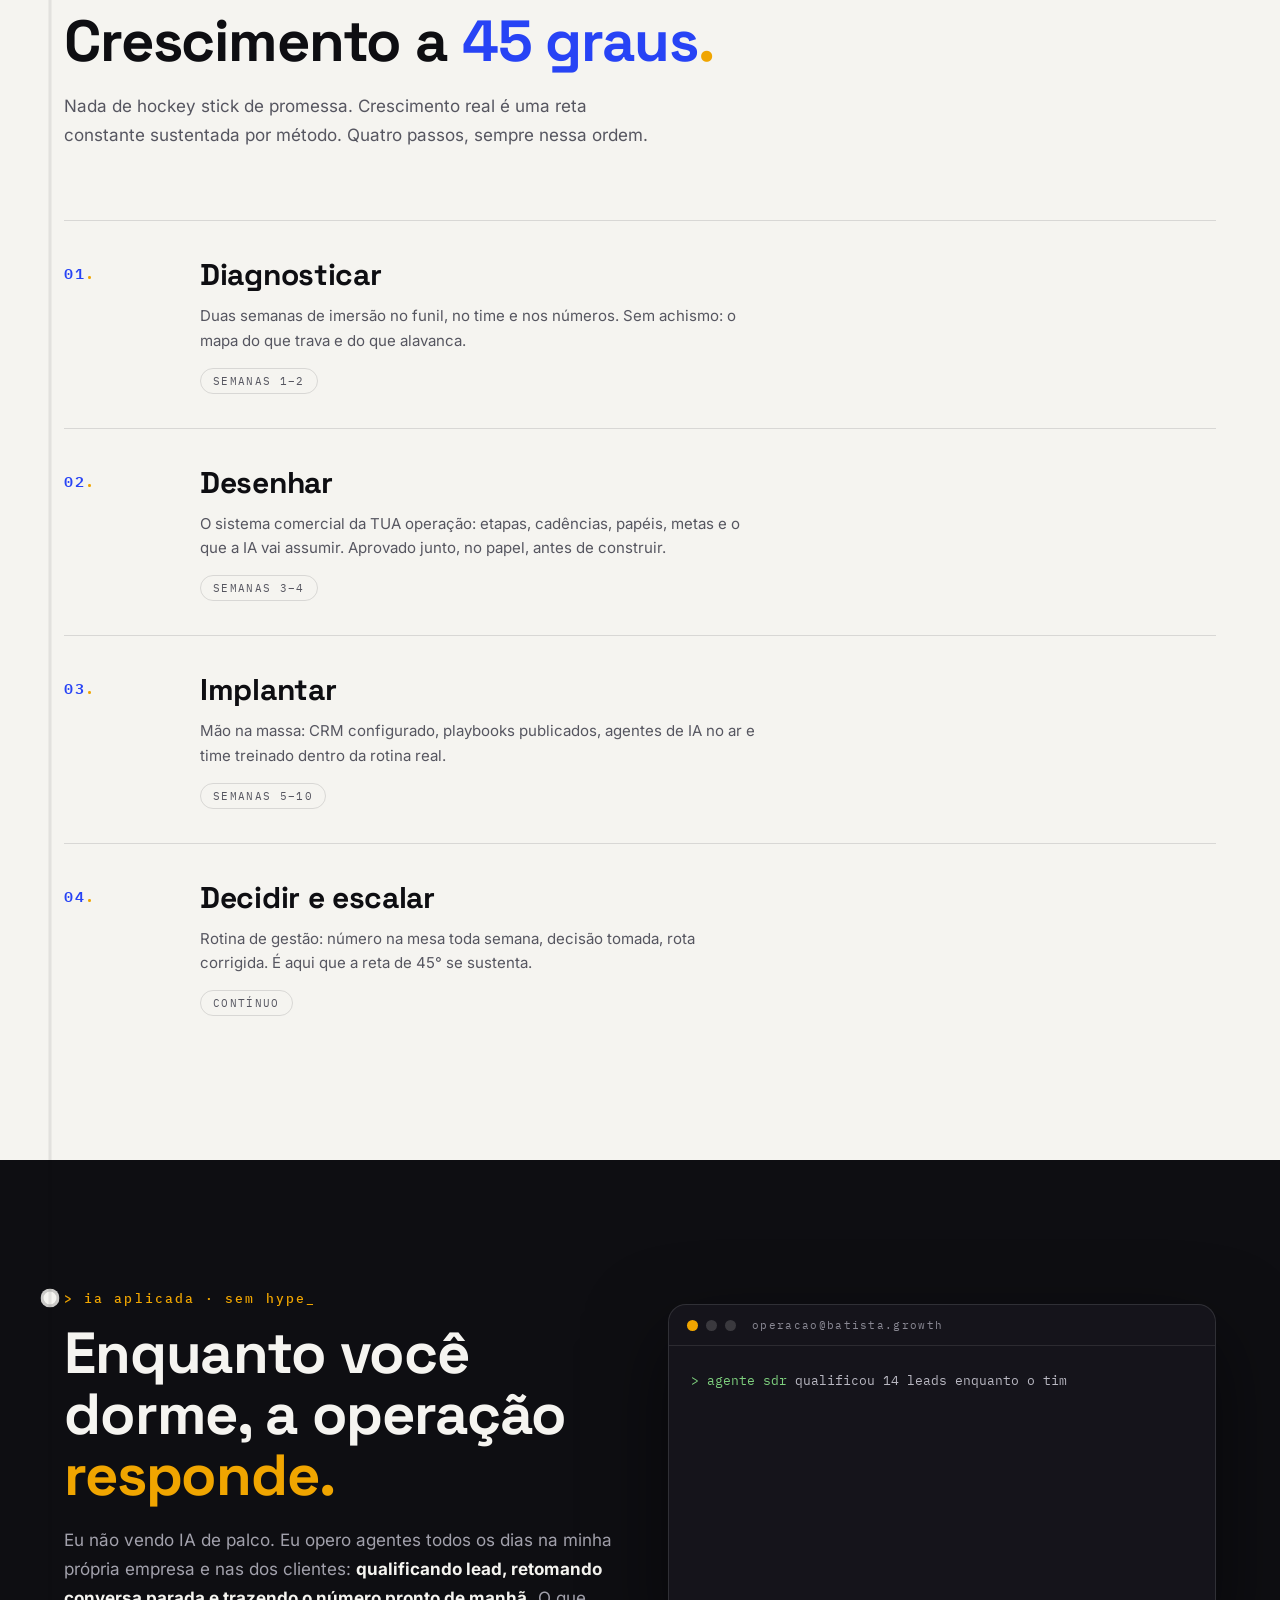
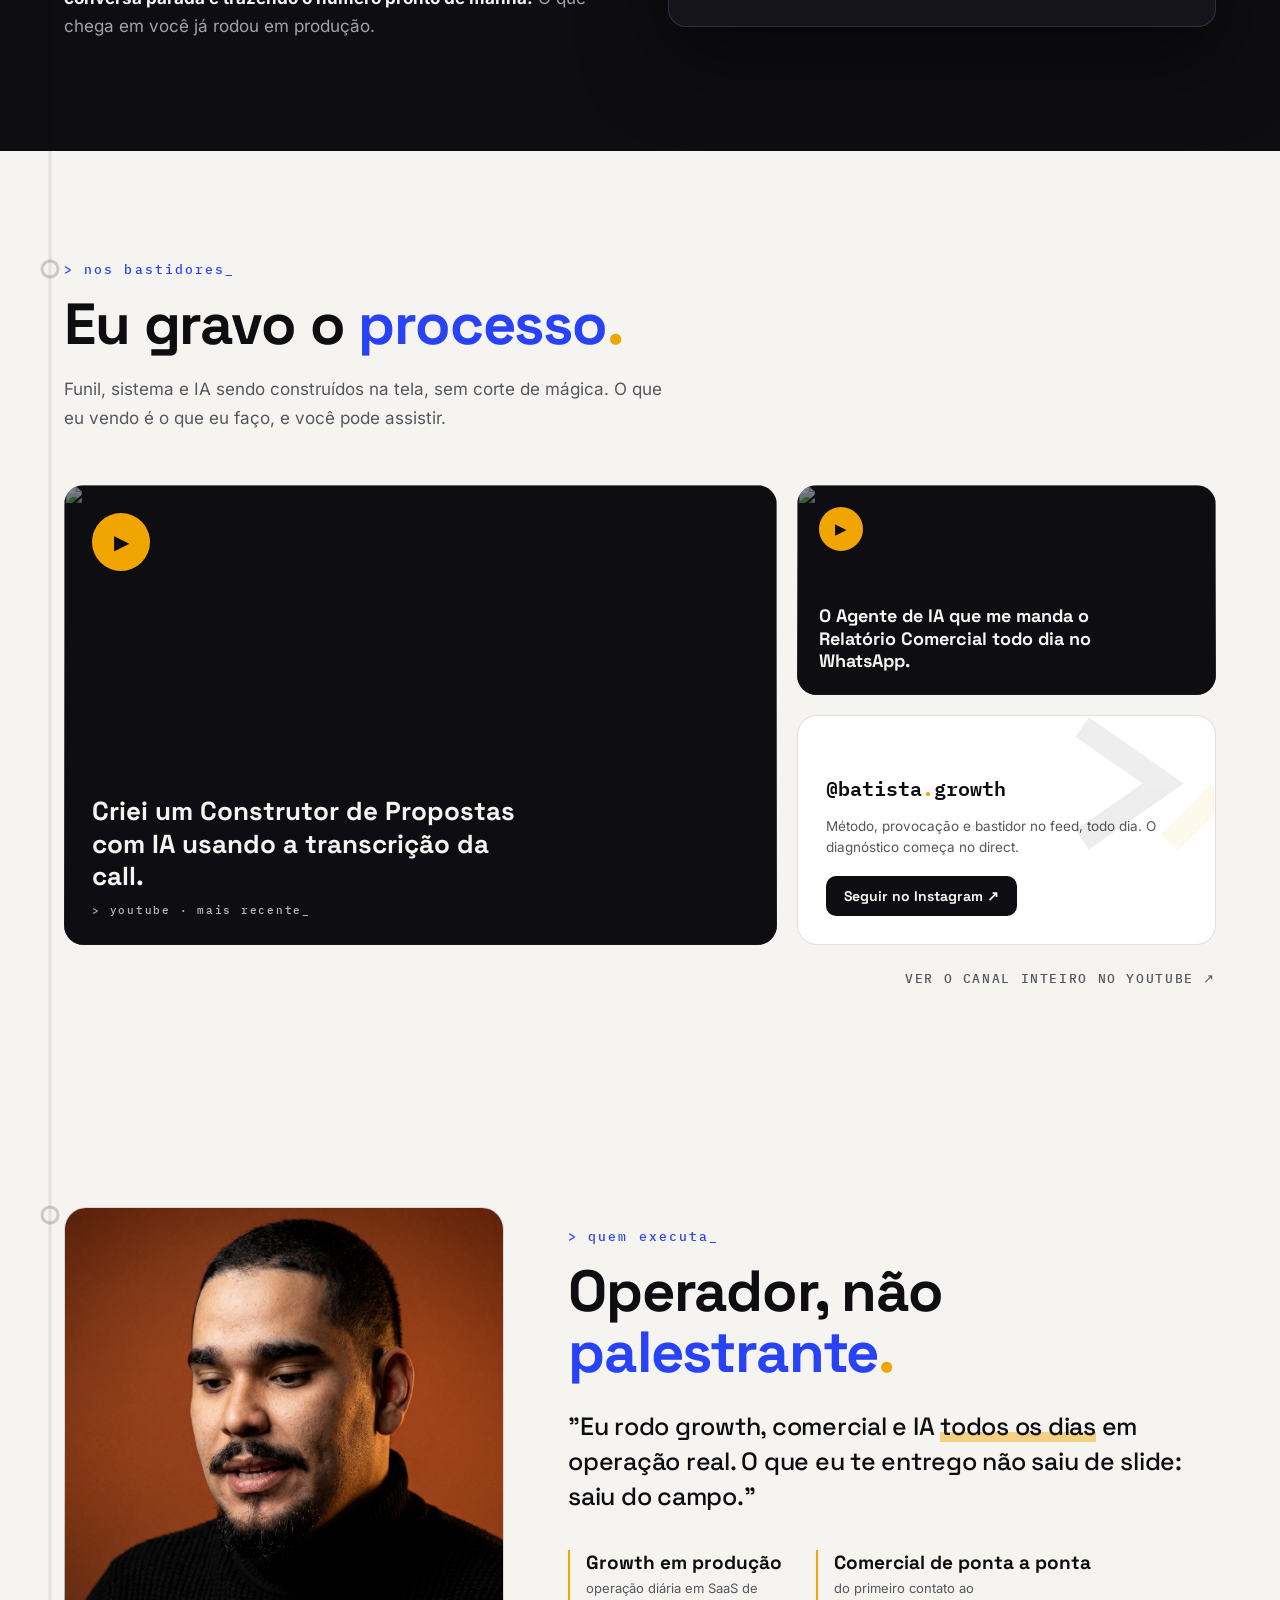
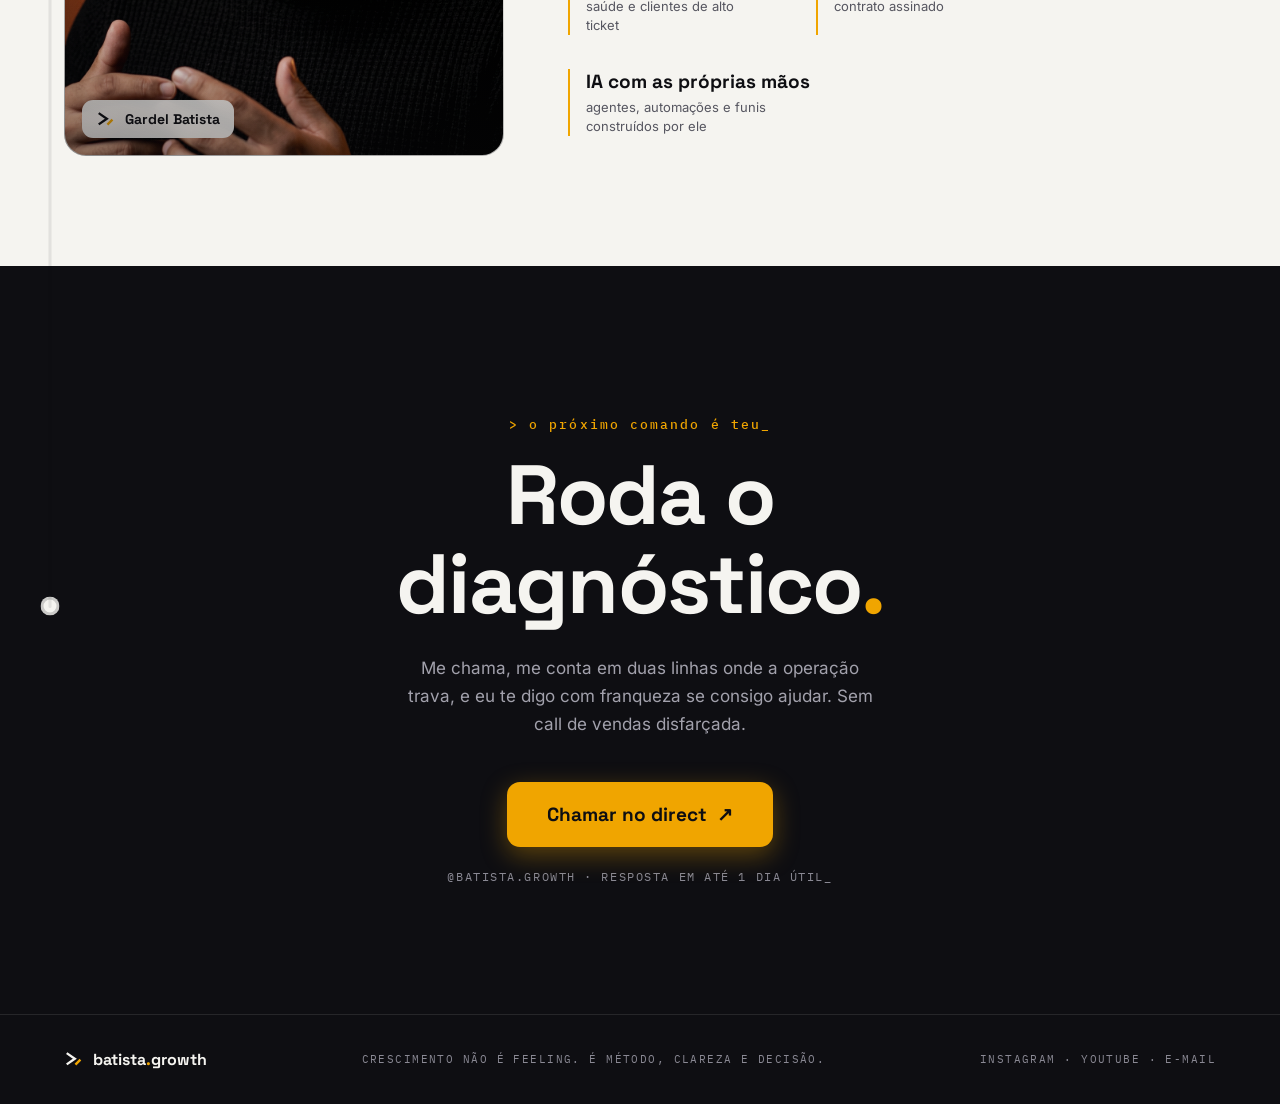
==== commit d02ccb6c: "Bastidores com vídeos reais do canal @batistagrowth + SEO completo (og-image, twitter card, canonica" ====
--- a/index.html
+++ b/index.html
@@ -7,6 +7,15 @@
 <meta name="description" content="Crescimento não é feeling. É método, clareza e decisão. Diagnóstico, sistema comercial e IA operacional para founders e donos de clínica.">
 <meta property="og:title" content="batista.growth · Growth, comercial e IA aplicada">
 <meta property="og:description" content="Crescimento não é feeling. É método, clareza e decisão.">
+<meta property="og:type" content="website">
+<meta property="og:url" content="https://gardelbatista.com.br/">
+<meta property="og:image" content="https://gardelbatista.com.br/assets/og-image.png">
+<meta property="og:image:width" content="1200">
+<meta property="og:image:height" content="630">
+<meta property="og:locale" content="pt_BR">
+<meta name="twitter:card" content="summary_large_image">
+<meta name="theme-color" content="#F5F4F0">
+<link rel="canonical" href="https://gardelbatista.com.br/">
 <link rel="icon" href="favicon.ico" sizes="48x48">
 <link rel="icon" href="icon-192.png" type="image/png" sizes="192x192">
 <link rel="apple-touch-icon" href="apple-touch-icon-180.png">
@@ -189,6 +198,15 @@
 .igcard .arroba .dot{color:var(--amber)}
 .igcard p{font-size:13.5px;line-height:1.55;color:var(--grafite)}
 .igcard .mini{font-family:var(--disp);font-weight:700;font-size:14px;background:var(--ink);color:var(--porcelana);padding:11px 18px;border-radius:10px;margin-top:6px}
+.vid.destaque{min-height:460px}
+.cright{display:flex;flex-direction:column;gap:20px}
+.cright .vid.mini{min-height:210px;padding:22px}
+.cright .vid.mini b{font-size:clamp(15px,1.6vw,18px);max-width:300px}
+.cright .vid.mini .play{width:44px;height:44px;font-size:15px}
+.cright .igcard{flex:1;min-height:0}
+.cmais{margin-top:22px;text-align:right}
+.cmais a{font-family:var(--mono);font-weight:500;font-size:12.5px;letter-spacing:.13em;color:var(--grafite);text-decoration:none;text-transform:uppercase}
+.cmais a:hover{color:var(--ink)}
 
 /* ══════════════ QUEM ══════════════ */
 .quem .split{display:grid;grid-template-columns:440px 1fr;gap:64px;align-items:center}
@@ -266,7 +284,12 @@
 
   .cgrid{grid-template-columns:1fr;gap:14px;margin-top:38px}
   .vid{min-height:240px;padding:22px}
+  .vid.destaque{min-height:260px}
+  .cright{gap:14px}
+  .cright .vid.mini{min-height:180px}
+  .cright .vid.mini b{max-width:none}
   .igcard{min-height:0;padding:24px 22px}
+  .cmais{text-align:left;margin-top:16px}
 
   .quem .split{grid-template-columns:1fr;gap:32px}
   .quem .foto{max-width:100%}
@@ -460,15 +483,29 @@
       <h2>Eu gravo o <em>processo</em><span class="dot">.</span></h2>
       <p class="lede">Funil, sistema e IA sendo construídos na tela, sem corte de mágica. O que eu vendo é o que eu faço, e você pode assistir.</p>
     </div>
+    <!-- Pra trocar os vídeos: substituir o ID (youtu.be/ID e i.ytimg.com/vi/ID/...) e o título -->
     <div class="cgrid">
-      <div id="vids" style="display:contents"></div>
-      <a class="igcard rev" href="https://instagram.com/batista.growth" target="_blank" rel="noopener">
-        <img class="wm" src="assets/simbolo-prompt.svg" alt="">
-        <span class="arroba">@batista<span class="dot">.</span>growth</span>
-        <p>Método, provocação e bastidor no feed, todo dia. O diagnóstico começa no direct.</p>
-        <span class="mini">Seguir no Instagram ↗</span>
+      <a class="vid destaque rev" href="https://youtu.be/HpnaBCnEzT0" target="_blank" rel="noopener">
+        <img loading="lazy" src="https://i.ytimg.com/vi/HpnaBCnEzT0/maxresdefault.jpg" alt="">
+        <span class="play">▶</span>
+        <b>Criei um Construtor de Propostas com IA usando a transcrição da call.</b>
+        <span class="sub kicker" style="color:#B9B8C2">&gt; youtube · mais recente_</span>
       </a>
-    </div>
+      <div class="cright">
+        <a class="vid mini rev" href="https://youtu.be/_mvbWAS3gfE" target="_blank" rel="noopener">
+          <img loading="lazy" src="https://i.ytimg.com/vi/_mvbWAS3gfE/hqdefault.jpg" alt="">
+          <span class="play">▶</span>
+          <b>O Agente de IA que me manda o Relatório Comercial todo dia no WhatsApp.</b>
+        </a>
+        <a class="igcard rev" href="https://instagram.com/batista.growth" target="_blank" rel="noopener">
+          <img class="wm" src="assets/simbolo-prompt.svg" alt="">
+          <span class="arroba">@batista<span class="dot">.</span>growth</span>
+          <p>Método, provocação e bastidor no feed, todo dia. O diagnóstico começa no direct.</p>
+          <span class="mini">Seguir no Instagram ↗</span>
+        </a>
+      </div>
+    </div>
+    <div class="cmais rev"><a href="https://www.youtube.com/@batistagrowth" target="_blank" rel="noopener">Ver o canal inteiro no YouTube ↗</a></div>
   </div>
 </section>
 
@@ -646,16 +683,7 @@
   addEventListener('load', ()=>{ montaSpine(); fio.style.strokeDashoffset = 0; document.querySelectorAll('[data-node]').forEach(n=>n.classList.add('lit')); });
 }
 
-/* ── CONTEÚDO: vídeos do YouTube ──
-   AJUSTE AQUI: canal real + IDs dos vídeos (com IDs, viram cards com thumbnail) */
-const CANAL_YT = 'https://www.youtube.com/@batista.growth';
-const VIDEOS = []; // ex.: [{id:'dQw4w9WgXcQ', t:'Como eu montei o funil do zero'}]
-const vids = document.getElementById('vids');
-if(VIDEOS.length){
-  vids.innerHTML = VIDEOS.slice(0,2).map(v=>`<a class="vid rev in" href="https://youtu.be/${v.id}" target="_blank" rel="noopener"><img loading="lazy" src="https://i.ytimg.com/vi/${v.id}/hqdefault.jpg" alt=""><span class="play">▶</span><b>${v.t}</b><span class="sub kicker" style="color:#B9B8C2">&gt; youtube · batista growth_</span></a>`).join('');
-}else{
-  vids.innerHTML = `<a class="vid rev in" href="${CANAL_YT}" target="_blank" rel="noopener"><span class="play">▶</span><b>Assiste eu construindo funil, sistema e IA na prática.</b><span class="sub kicker" style="color:#B9B8C2">&gt; youtube · batista growth_</span></a>`;
-}
+/* Vídeos do YouTube: hardcoded na seção #bastidores (canal @batistagrowth) */
 
 /* ── SCROLL PROGRESS (o fio no topo) ── */
 const prog = document.getElementById('progress');
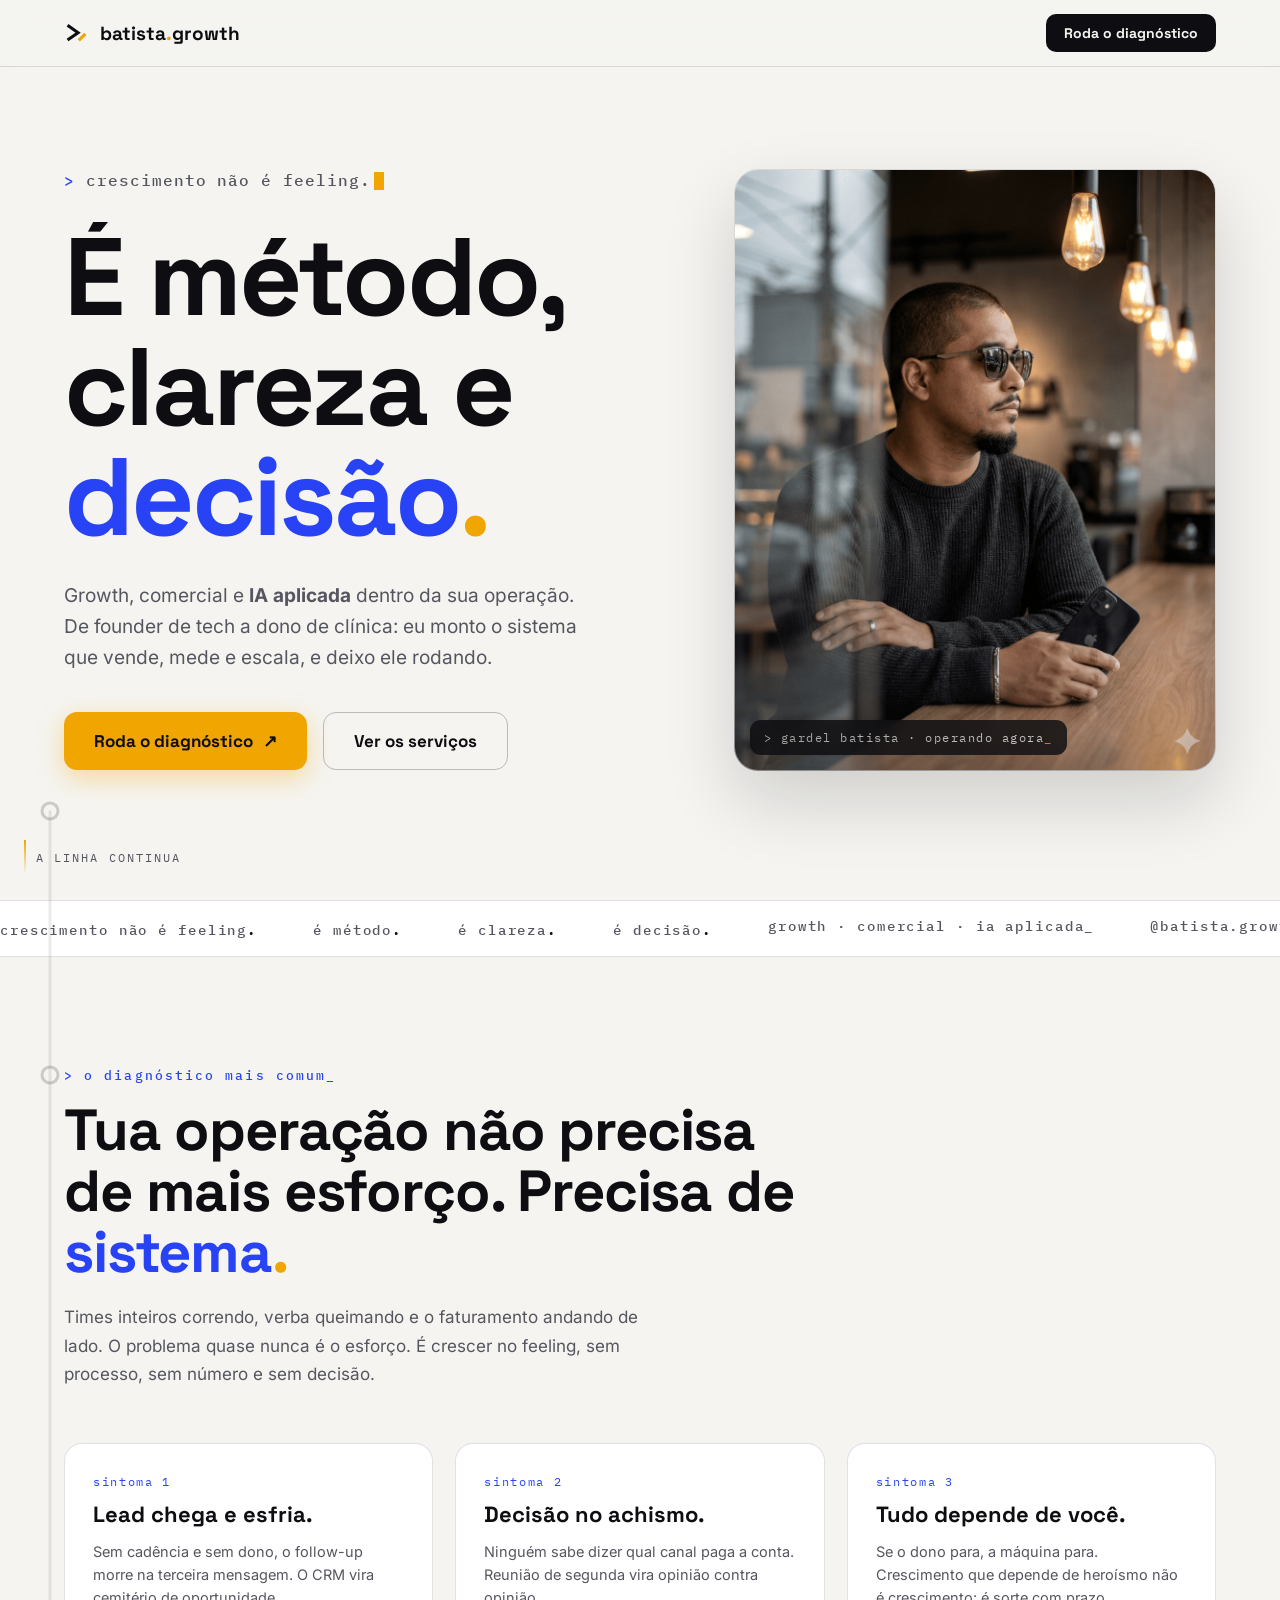
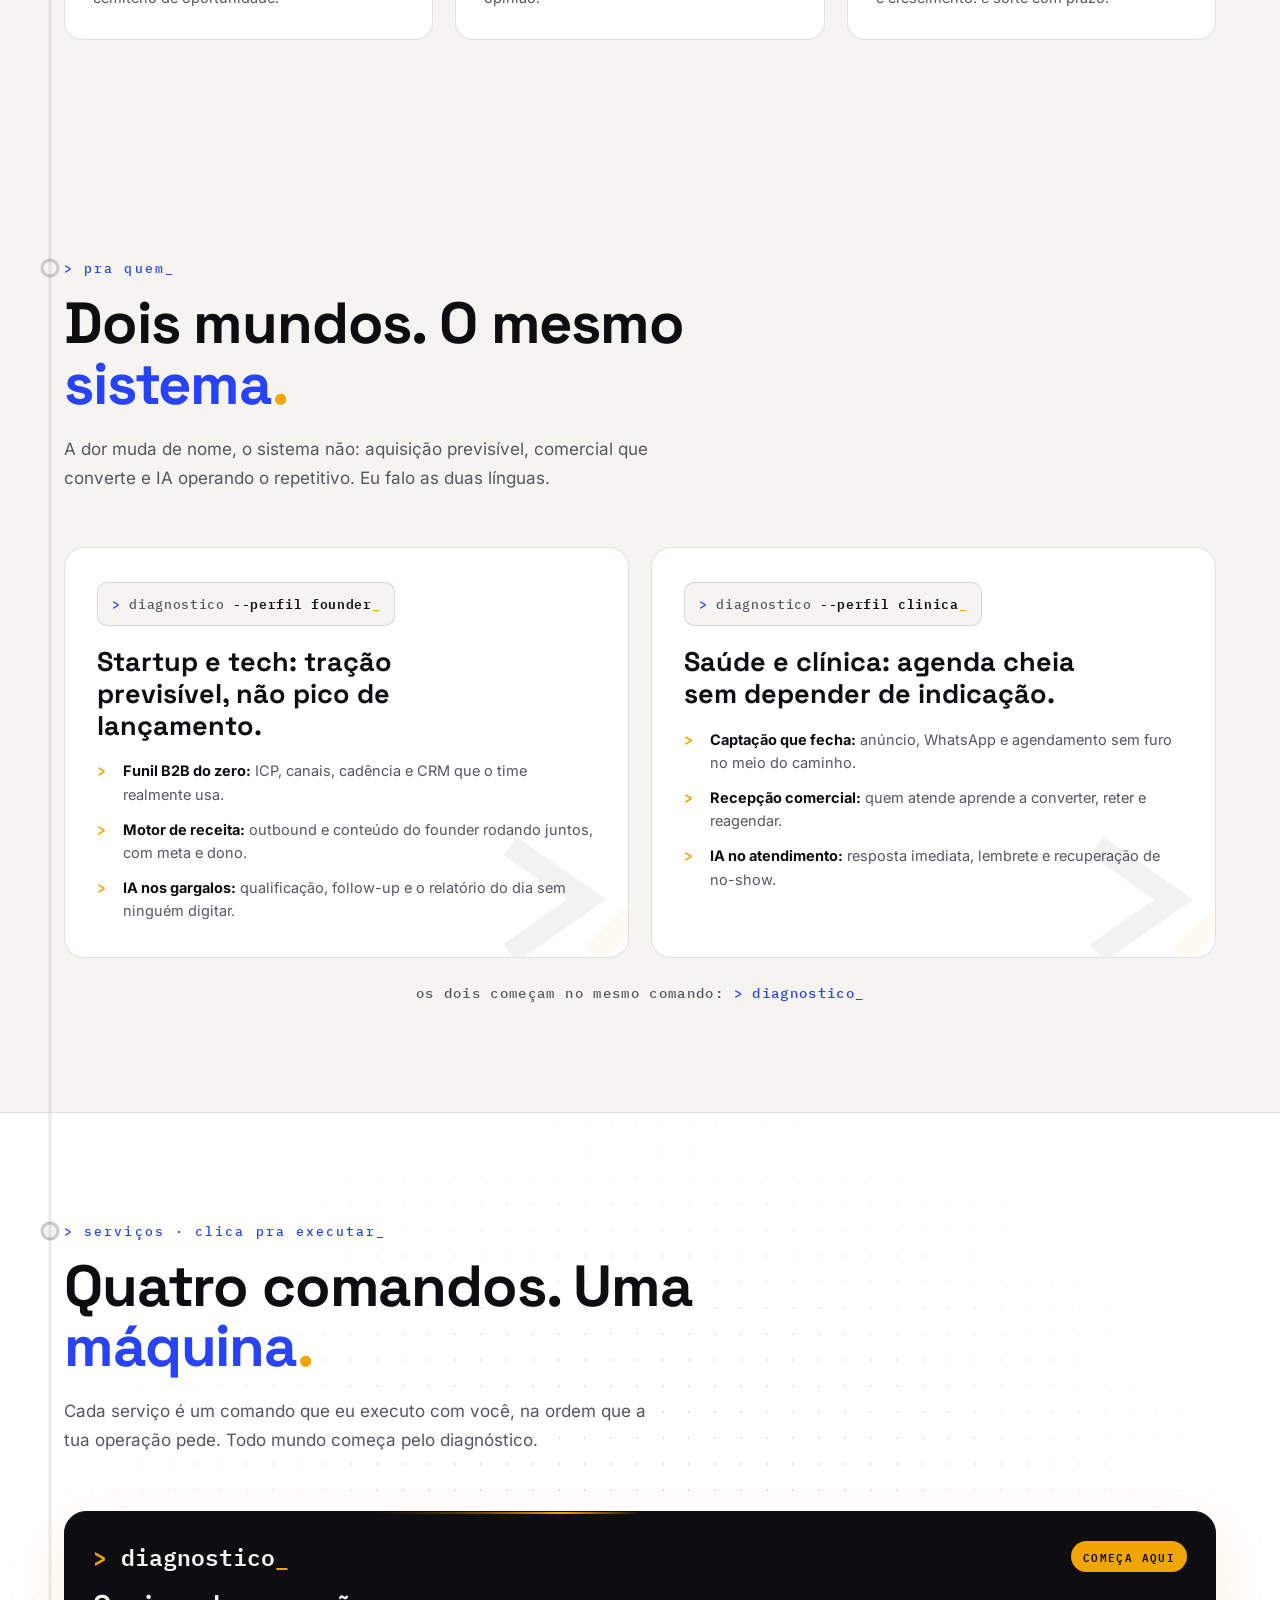
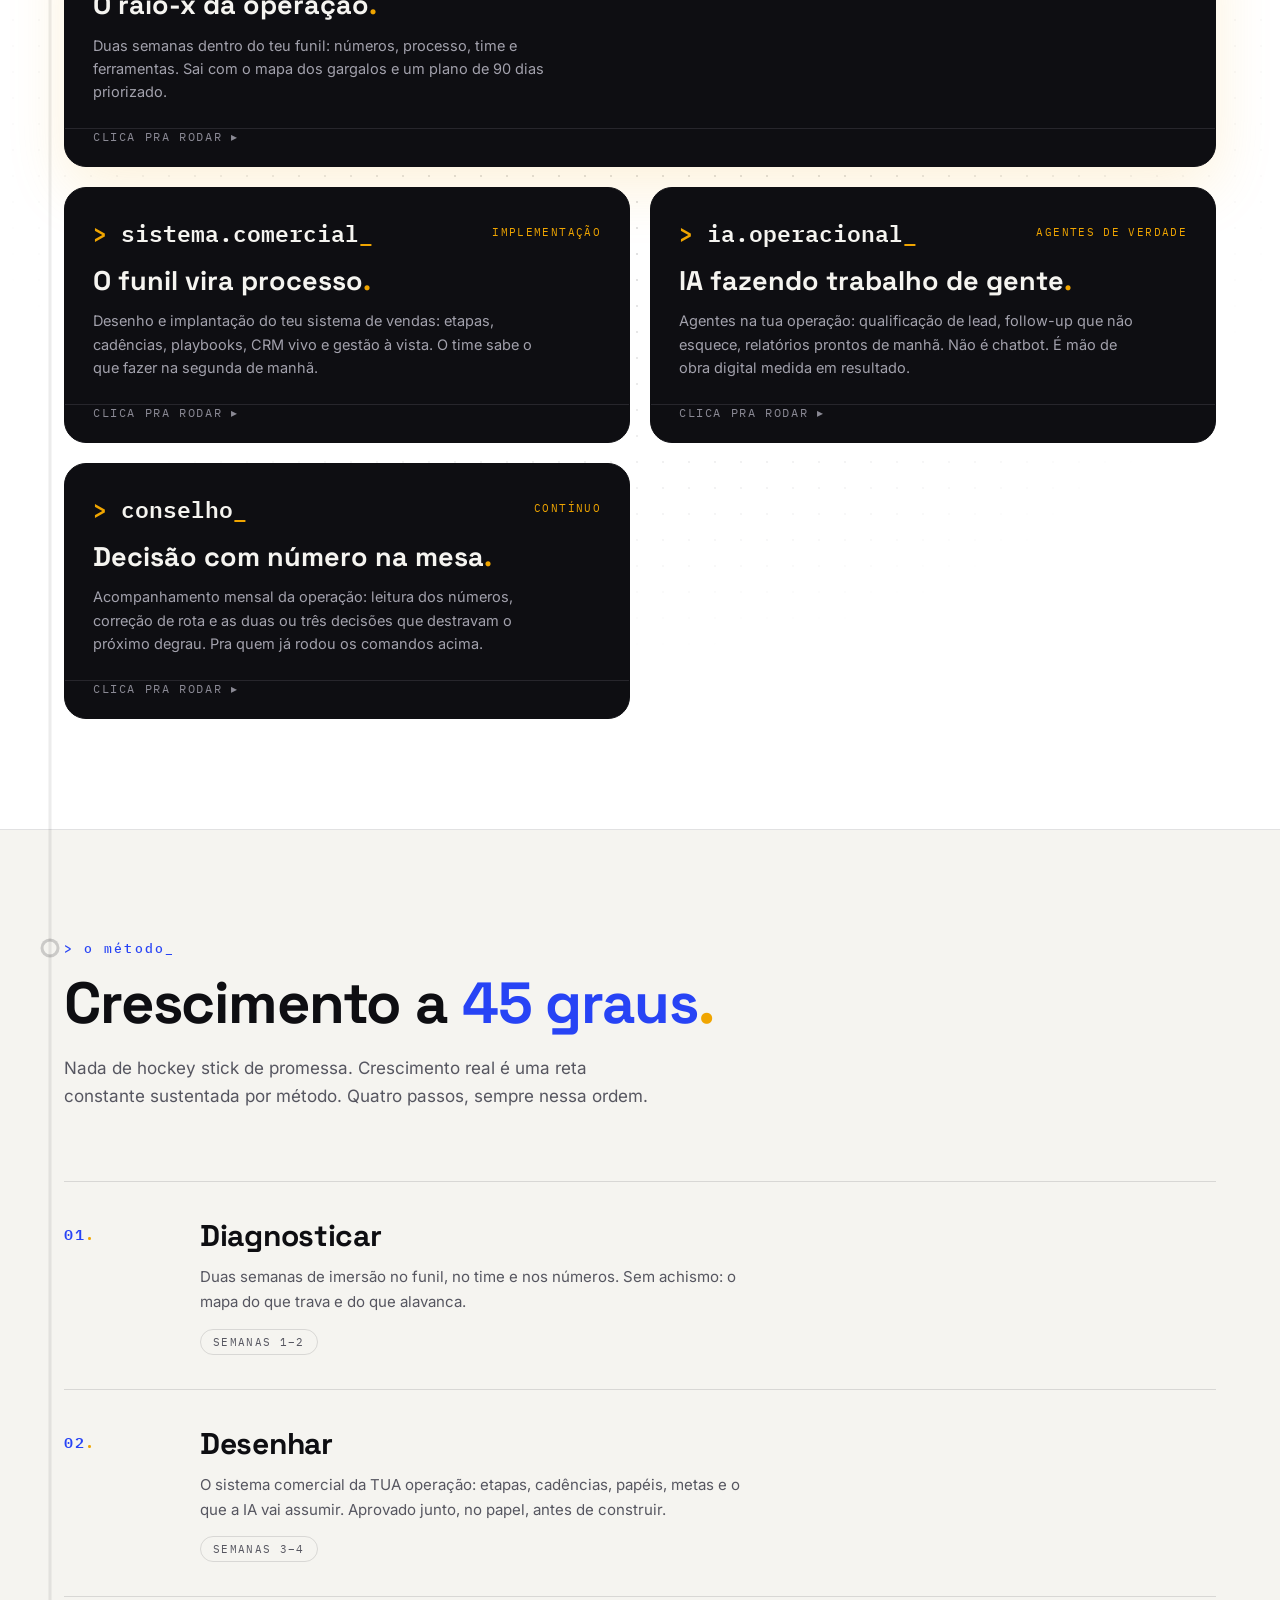
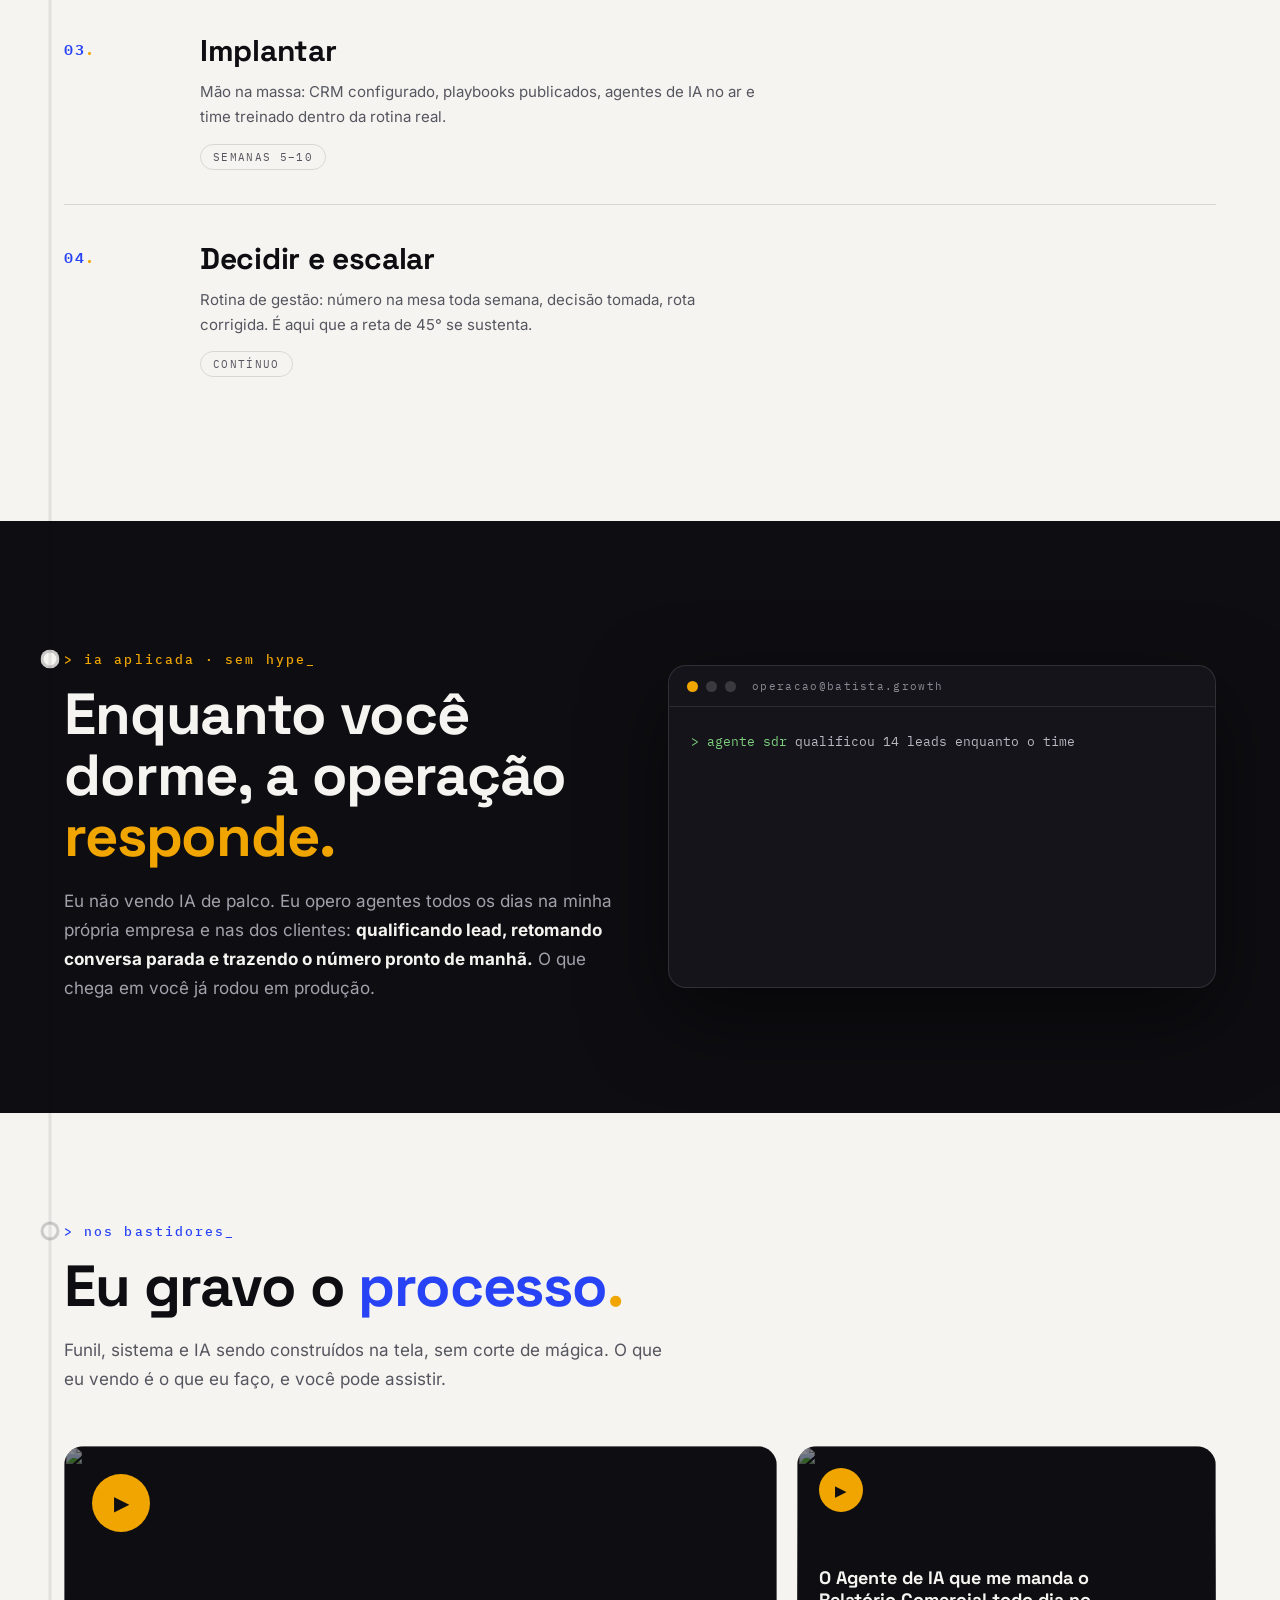
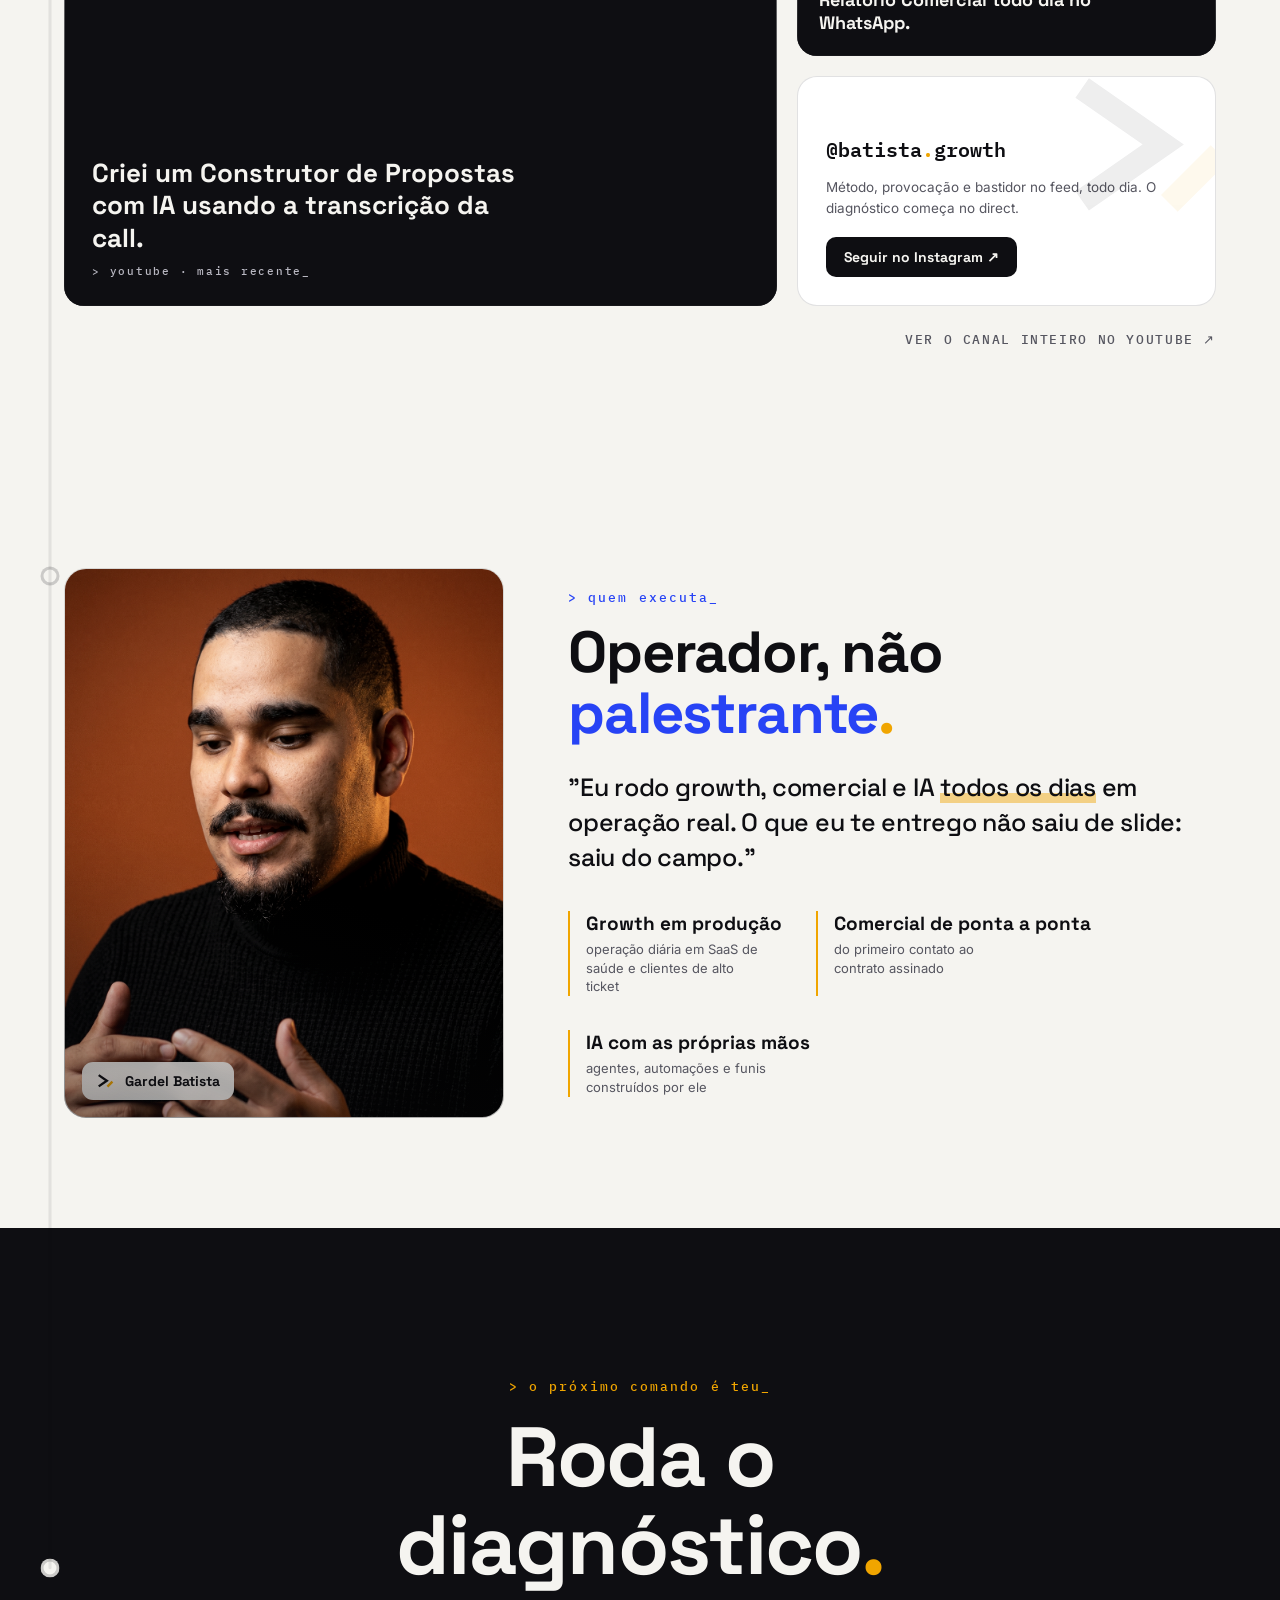
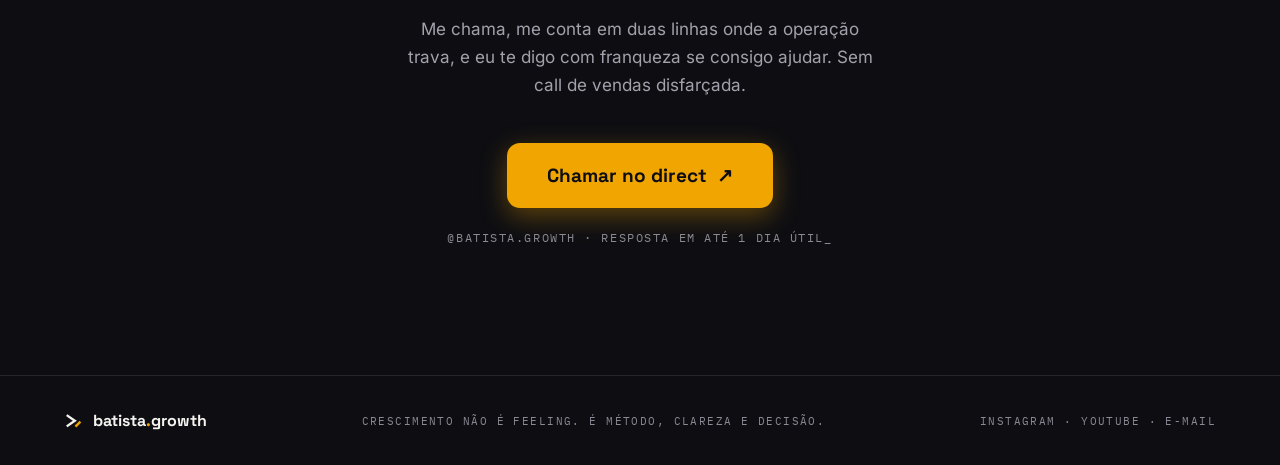
==== commit 05d5f67d: "Seção 'pra quem': dois perfis (founder tech e clínica) como flags do mesmo comando de diagnóstico Co" ====
--- a/index.html
+++ b/index.html
@@ -122,6 +122,24 @@
 .pcard h3{font-family:var(--disp);font-weight:700;font-size:22px;margin-top:12px;line-height:1.2}
 .pcard p{font-size:14.5px;line-height:1.6;color:var(--grafite);margin-top:12px}
 
+/* ══════════════ PRA QUEM (dois perfis, um comando) ══════════════ */
+.perfis{background:var(--porcelana)}
+.pgrid{display:grid;grid-template-columns:1fr 1fr;gap:22px;margin-top:54px}
+.perfil{background:var(--branco);border:1.5px solid var(--hair);border-radius:20px;padding:34px 32px;position:relative;overflow:hidden;transition:transform .3s,box-shadow .3s}
+.perfil:hover{transform:translateY(-5px);box-shadow:0 20px 44px rgba(14,14,18,.10)}
+.perfil .cmdline{font-family:var(--mono);font-weight:500;font-size:13px;letter-spacing:.05em;color:var(--grafite);background:var(--porcelana);border:1px solid var(--hair);border-radius:10px;padding:10px 14px;display:inline-block}
+.perfil .cmdline .p{color:var(--cobalto)}
+.perfil .cmdline .flag{color:var(--ink);font-weight:600}
+.perfil h3{font-family:var(--disp);font-weight:700;font-size:clamp(22px,2.4vw,27px);line-height:1.18;margin-top:20px;max-width:420px}
+.perfil ul{list-style:none;margin-top:18px;display:flex;flex-direction:column;gap:12px;padding:0}
+.perfil li{font-size:14.5px;line-height:1.6;color:var(--grafite);padding-left:26px;position:relative}
+.perfil li::before{content:'>';position:absolute;left:0;top:0;font-family:var(--mono);font-weight:600;color:var(--amber)}
+.perfil li b{color:var(--ink)}
+.perfil .wm{position:absolute;right:-46px;bottom:-40px;width:190px;opacity:.05;pointer-events:none}
+.pconverge{margin-top:26px;text-align:center;font-family:var(--mono);font-weight:500;font-size:13.5px;letter-spacing:.1em;color:var(--grafite)}
+.pconverge a{color:var(--cobalto);text-decoration:none}
+.pconverge a:hover{text-decoration:underline}
+
 /* ══════════════ SERVIÇOS (bento Palco — o ponto focal da página) ══════════════ */
 .servicos{background:var(--branco);border-top:1px solid var(--hair);border-bottom:1px solid var(--hair);position:relative}
 .servicos::before{content:'';position:absolute;inset:0;background-image:radial-gradient(rgba(14,14,18,.12) 1.5px,transparent 1.5px);background-size:26px 26px;-webkit-mask-image:radial-gradient(ellipse 75% 65% at 50% 40%,#000 25%,transparent 72%);mask-image:radial-gradient(ellipse 75% 65% at 50% 40%,#000 25%,transparent 72%);pointer-events:none}
@@ -265,6 +283,10 @@
   .marquee .fita{font-size:12px;gap:38px}
   .problema .grid{grid-template-columns:1fr;gap:14px;margin-top:38px}
   .pcard{padding:24px 22px}
+  .pgrid{grid-template-columns:1fr;gap:14px;margin-top:38px}
+  .perfil{padding:26px 22px}
+  .perfil .cmdline{font-size:11.5px;padding:9px 12px}
+  .pconverge{text-align:left;font-size:12px}
 
   .cmds{grid-template-columns:1fr;gap:16px;margin-top:40px}
   .cmd.destaque{grid-column:auto}
@@ -373,6 +395,41 @@
       <div class="pcard rev"><div class="k">sintoma 2</div><h3>Decisão no achismo.</h3><p>Ninguém sabe dizer qual canal paga a conta. Reunião de segunda vira opinião contra opinião.</p></div>
       <div class="pcard rev"><div class="k">sintoma 3</div><h3>Tudo depende de você.</h3><p>Se o dono para, a máquina para. Crescimento que depende de heroísmo não é crescimento: é sorte com prazo.</p></div>
     </div>
+  </div>
+</section>
+
+<!-- PRA QUEM -->
+<section class="perfis" id="perfis">
+  <div class="wrap">
+    <div class="node" data-node style="--nx:-14px;--ny:8px"></div>
+    <div class="sec-head rev">
+      <div class="kicker">&gt; pra quem_</div>
+      <h2>Dois mundos. O mesmo <em>sistema</em><span class="dot">.</span></h2>
+      <p class="lede">A dor muda de nome, o sistema não: aquisição previsível, comercial que converte e IA operando o repetitivo. Eu falo as duas línguas.</p>
+    </div>
+    <div class="pgrid">
+      <div class="perfil rev">
+        <img class="wm" src="assets/simbolo-prompt.svg" alt="">
+        <span class="cmdline"><span class="p">&gt;</span> diagnostico <span class="flag">--perfil founder</span><span class="dot">_</span></span>
+        <h3>Startup e tech: tração previsível, não pico de lançamento.</h3>
+        <ul>
+          <li><b>Funil B2B do zero:</b> ICP, canais, cadência e CRM que o time realmente usa.</li>
+          <li><b>Motor de receita:</b> outbound e conteúdo do founder rodando juntos, com meta e dono.</li>
+          <li><b>IA nos gargalos:</b> qualificação, follow-up e o relatório do dia sem ninguém digitar.</li>
+        </ul>
+      </div>
+      <div class="perfil rev">
+        <img class="wm" src="assets/simbolo-prompt.svg" alt="">
+        <span class="cmdline"><span class="p">&gt;</span> diagnostico <span class="flag">--perfil clinica</span><span class="dot">_</span></span>
+        <h3>Saúde e clínica: agenda cheia sem depender de indicação.</h3>
+        <ul>
+          <li><b>Captação que fecha:</b> anúncio, WhatsApp e agendamento sem furo no meio do caminho.</li>
+          <li><b>Recepção comercial:</b> quem atende aprende a converter, reter e reagendar.</li>
+          <li><b>IA no atendimento:</b> resposta imediata, lembrete e recuperação de no-show.</li>
+        </ul>
+      </div>
+    </div>
+    <div class="pconverge rev">os dois começam no mesmo comando: <a href="#servicos">&gt; diagnostico_</a></div>
   </div>
 </section>
 
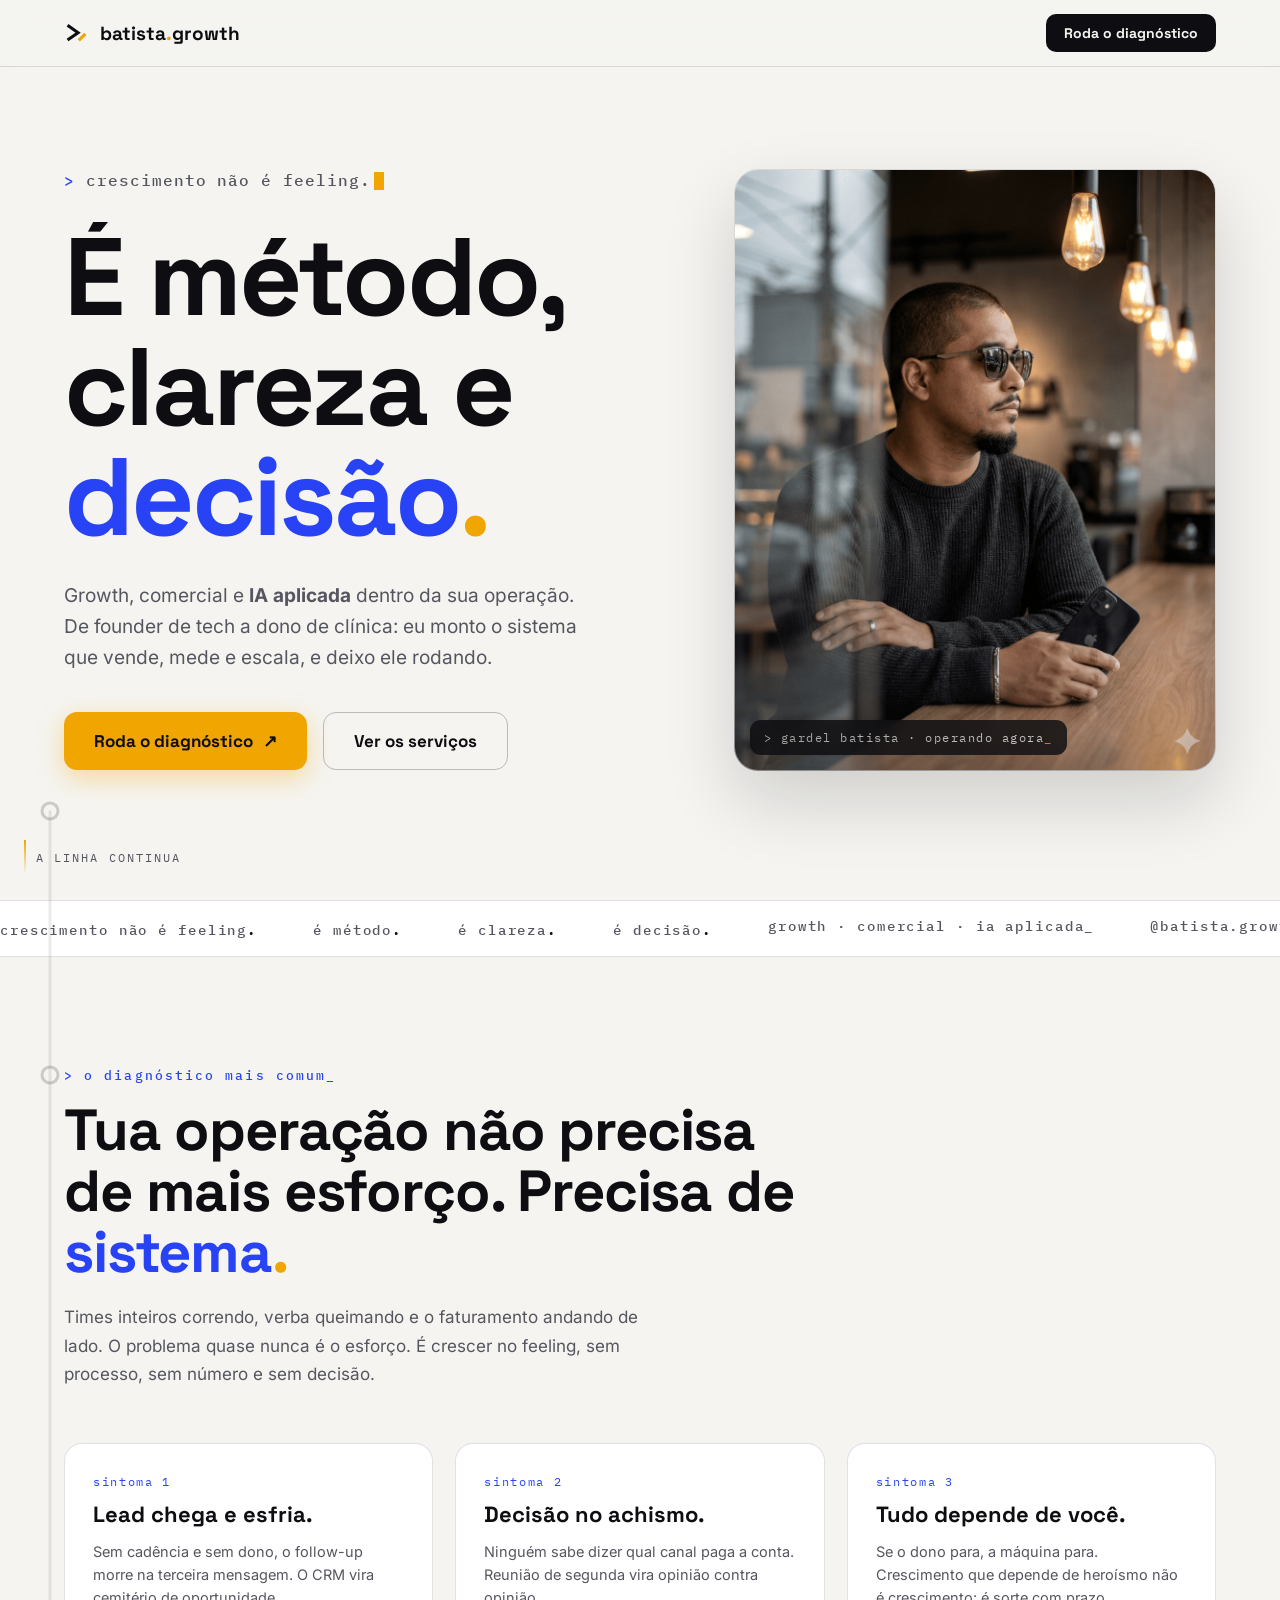
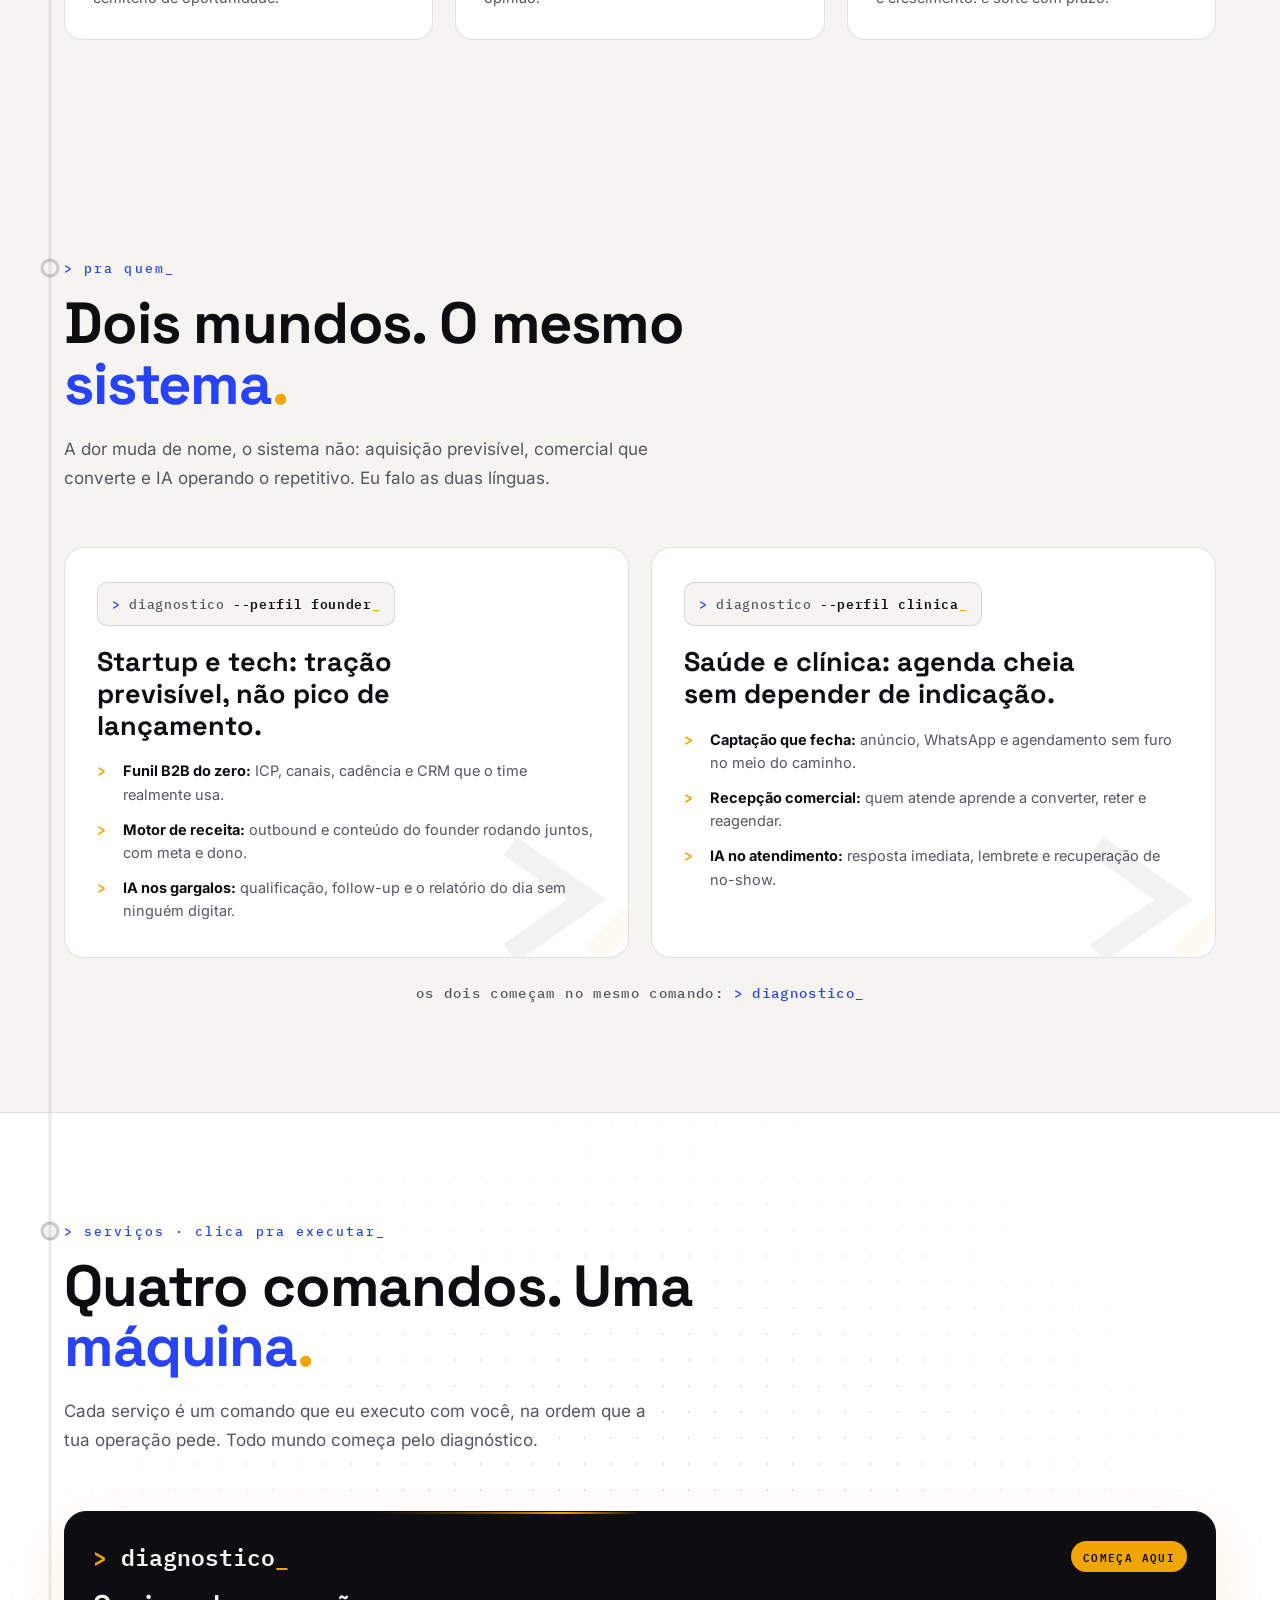
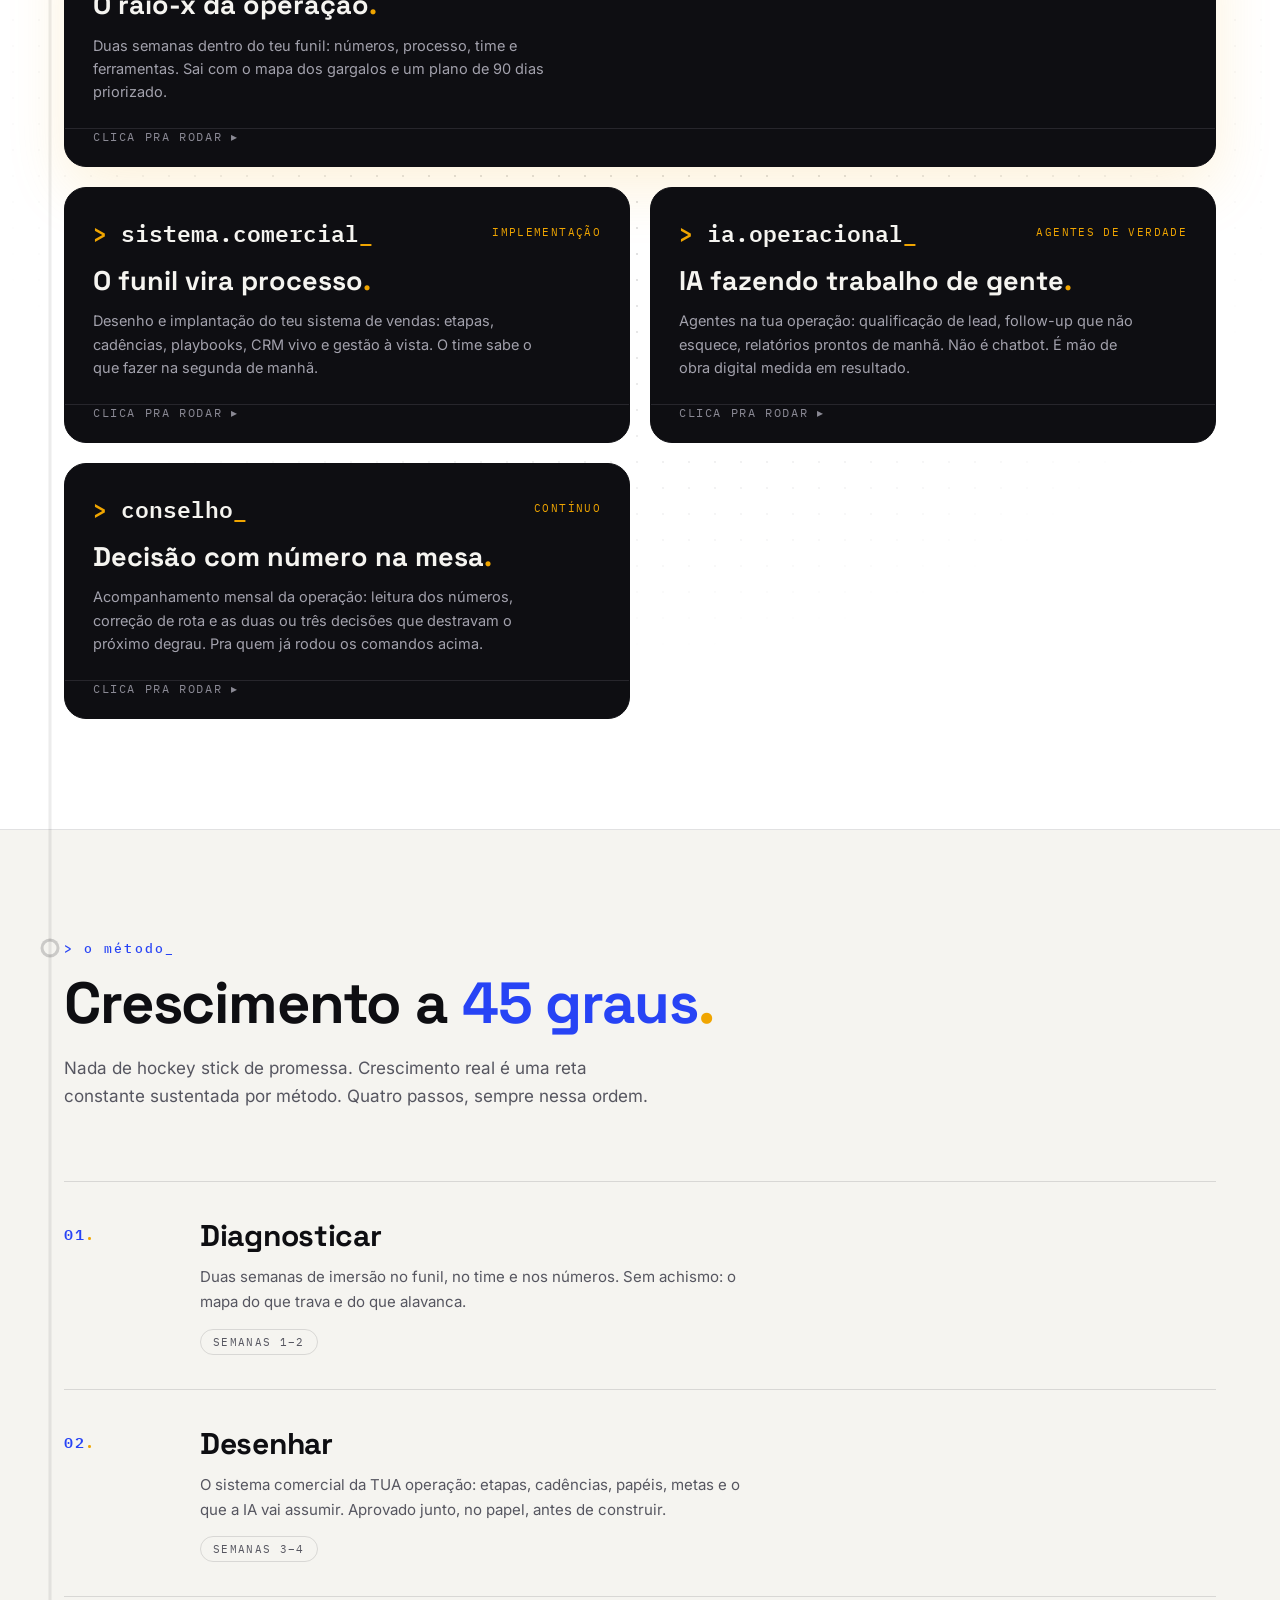
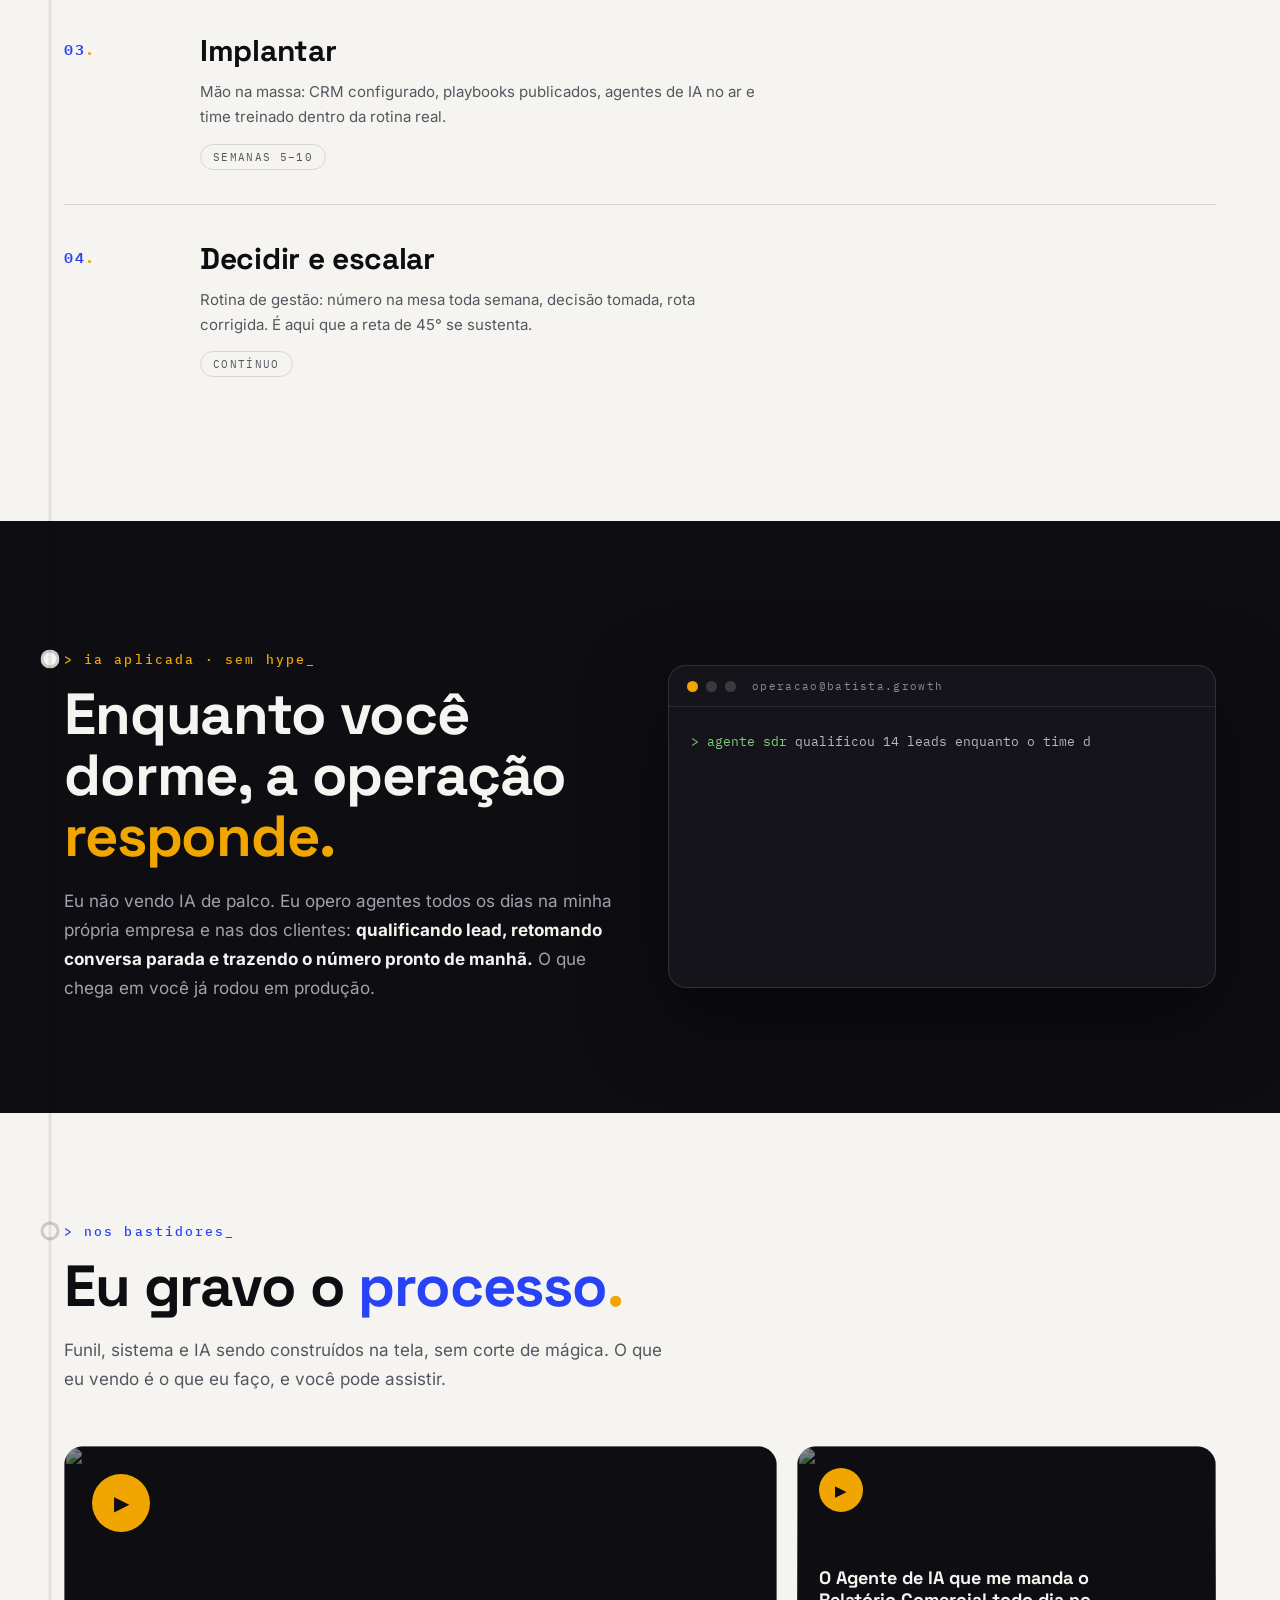
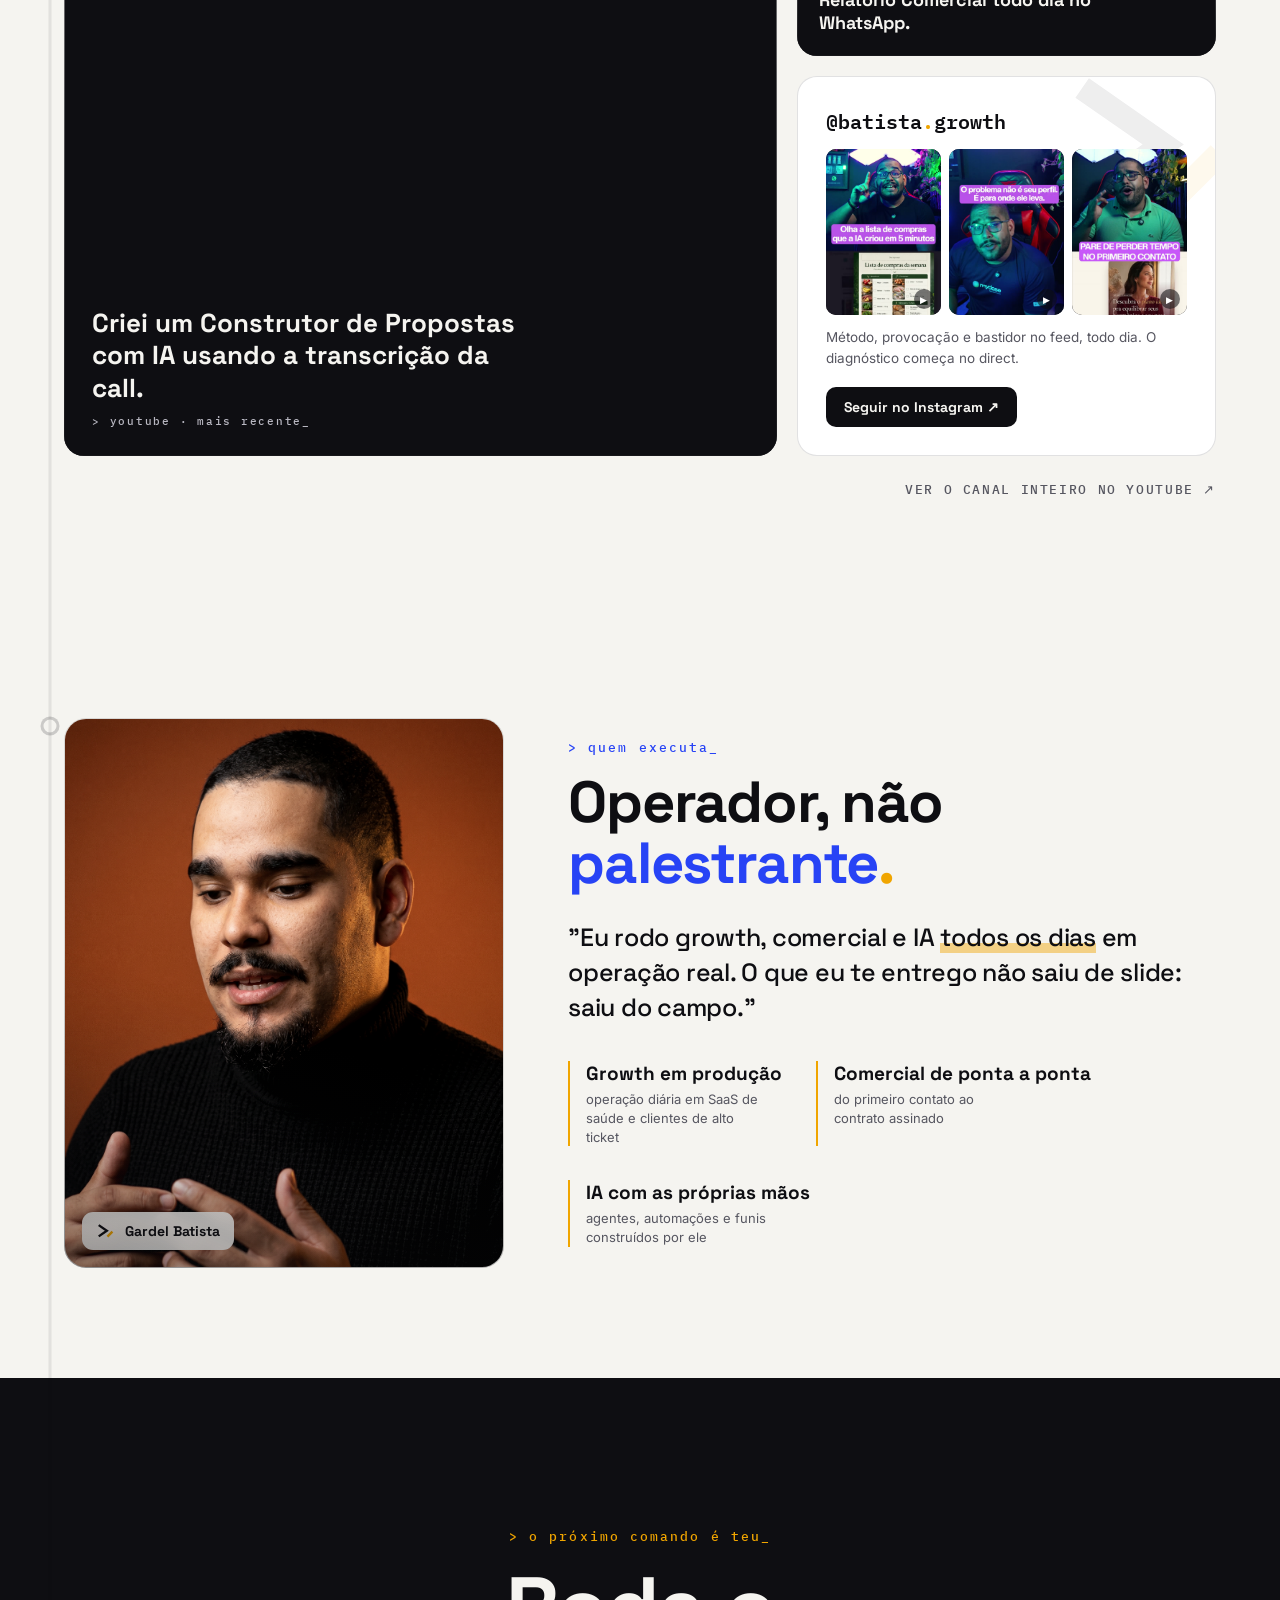
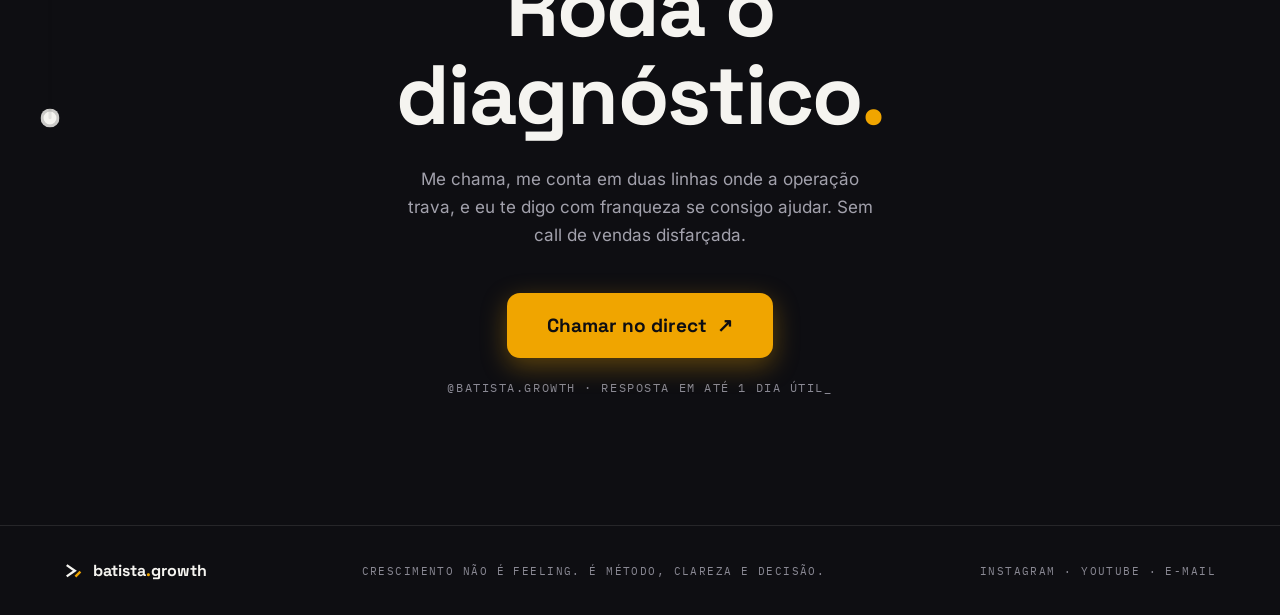
==== commit 4a52ac77: "Previews reais do Instagram no card de bastidores (3 reels via Apify, thumbs locais) Co-Authored-By:" ====
--- a/index.html
+++ b/index.html
@@ -216,6 +216,11 @@
 .igcard .arroba .dot{color:var(--amber)}
 .igcard p{font-size:13.5px;line-height:1.55;color:var(--grafite)}
 .igcard .mini{font-family:var(--disp);font-weight:700;font-size:14px;background:var(--ink);color:var(--porcelana);padding:11px 18px;border-radius:10px;margin-top:6px}
+.igcard .previews{display:grid;grid-template-columns:repeat(3,1fr);gap:8px;width:100%}
+.igcard .previews a{display:block;aspect-ratio:9/13;border-radius:10px;overflow:hidden;position:relative;background:var(--ink)}
+.igcard .previews img{width:100%;height:100%;object-fit:cover;object-position:top;transition:transform .3s}
+.igcard .previews a:hover img{transform:scale(1.07)}
+.igcard .previews a::after{content:'▶';position:absolute;right:7px;bottom:6px;font-size:9px;color:#fff;background:rgba(14,14,18,.55);border-radius:999px;width:20px;height:20px;display:flex;align-items:center;justify-content:center}
 .vid.destaque{min-height:460px}
 .cright{display:flex;flex-direction:column;gap:20px}
 .cright .vid.mini{min-height:210px;padding:22px}
@@ -554,12 +559,18 @@
           <span class="play">▶</span>
           <b>O Agente de IA que me manda o Relatório Comercial todo dia no WhatsApp.</b>
         </a>
-        <a class="igcard rev" href="https://instagram.com/batista.growth" target="_blank" rel="noopener">
+        <div class="igcard rev">
           <img class="wm" src="assets/simbolo-prompt.svg" alt="">
           <span class="arroba">@batista<span class="dot">.</span>growth</span>
+          <!-- Pra trocar os previews: assets/ig/reel-N.jpg + o link do reel -->
+          <div class="previews">
+            <a href="https://instagram.com/reel/Da0VxsTCGIg/" target="_blank" rel="noopener"><img loading="lazy" src="assets/ig/reel-1.jpg" alt=""></a>
+            <a href="https://instagram.com/reel/Dav5nWIgFHe/" target="_blank" rel="noopener"><img loading="lazy" src="assets/ig/reel-2.jpg" alt=""></a>
+            <a href="https://instagram.com/reel/Danus5wEmUB/" target="_blank" rel="noopener"><img loading="lazy" src="assets/ig/reel-3.jpg" alt=""></a>
+          </div>
           <p>Método, provocação e bastidor no feed, todo dia. O diagnóstico começa no direct.</p>
-          <span class="mini">Seguir no Instagram ↗</span>
-        </a>
+          <a class="mini" href="https://instagram.com/batista.growth" target="_blank" rel="noopener" style="text-decoration:none">Seguir no Instagram ↗</a>
+        </div>
       </div>
     </div>
     <div class="cmais rev"><a href="https://www.youtube.com/@batistagrowth" target="_blank" rel="noopener">Ver o canal inteiro no YouTube ↗</a></div>
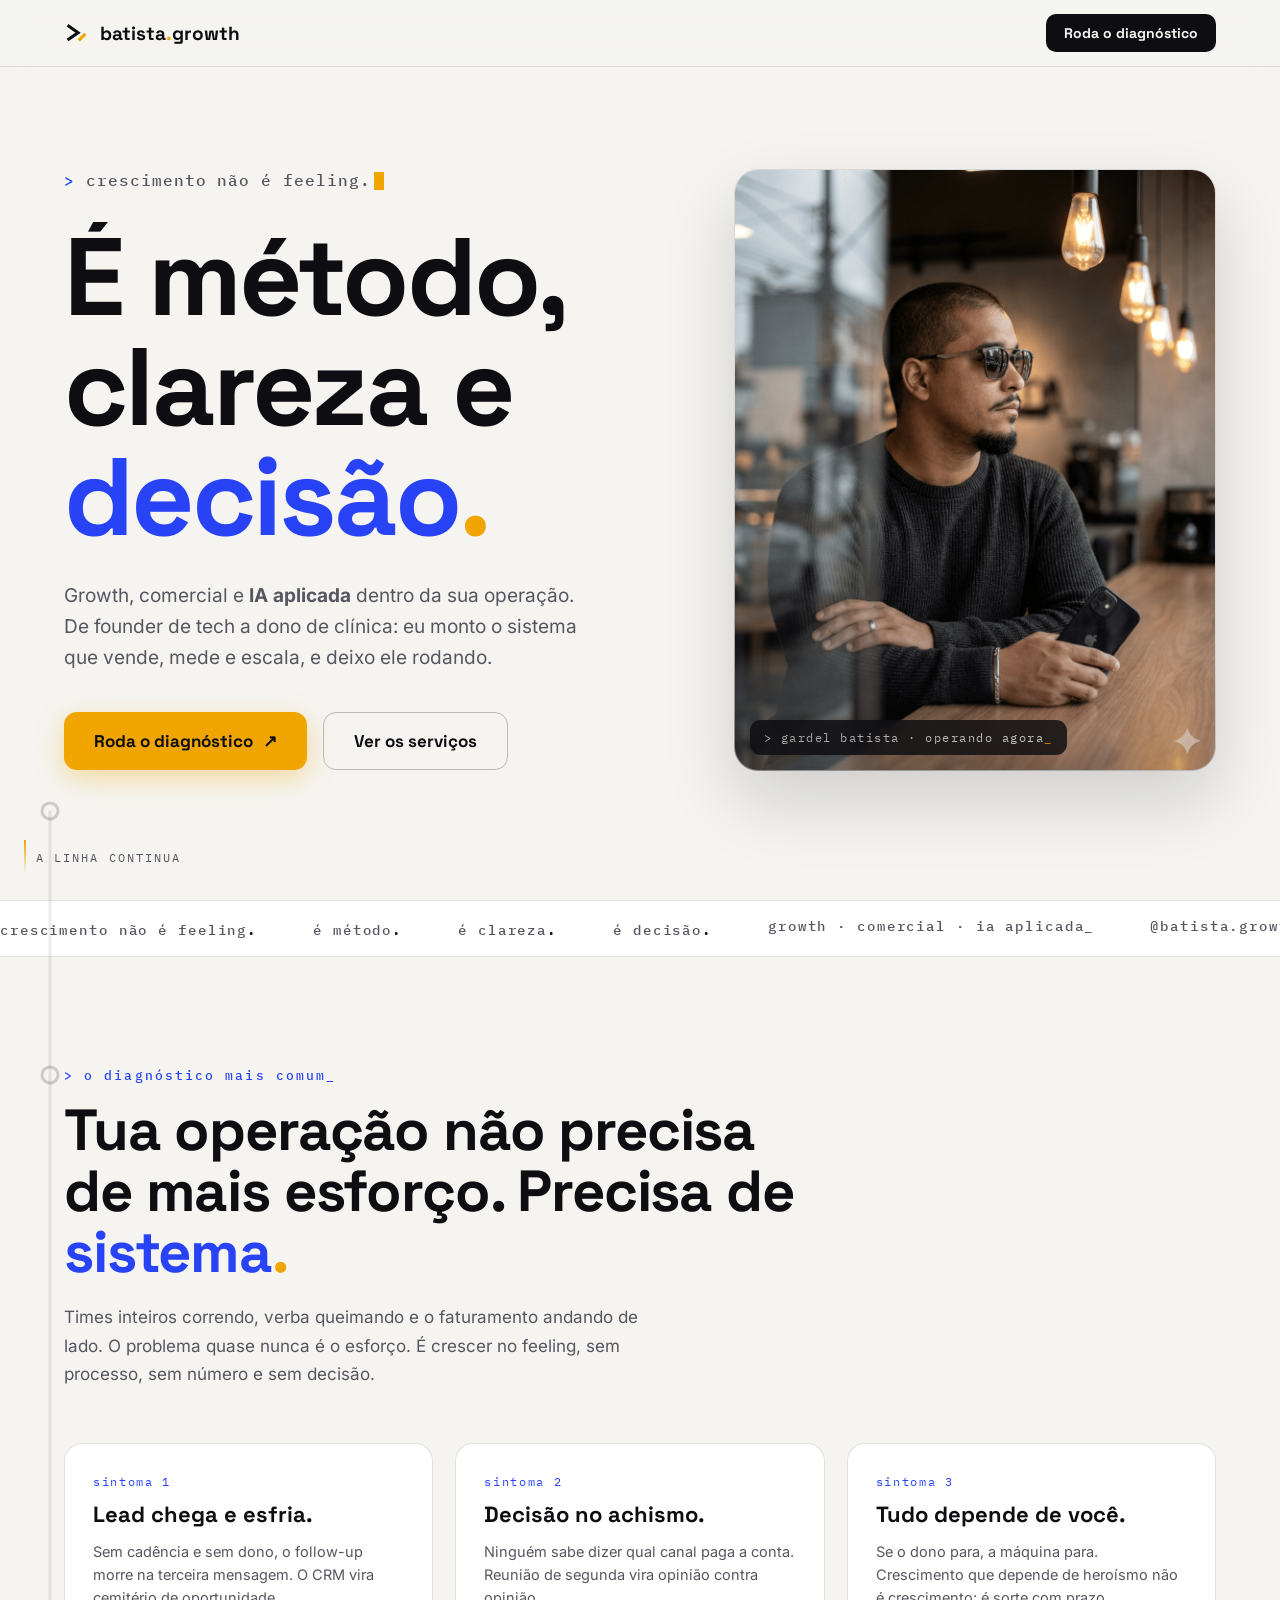
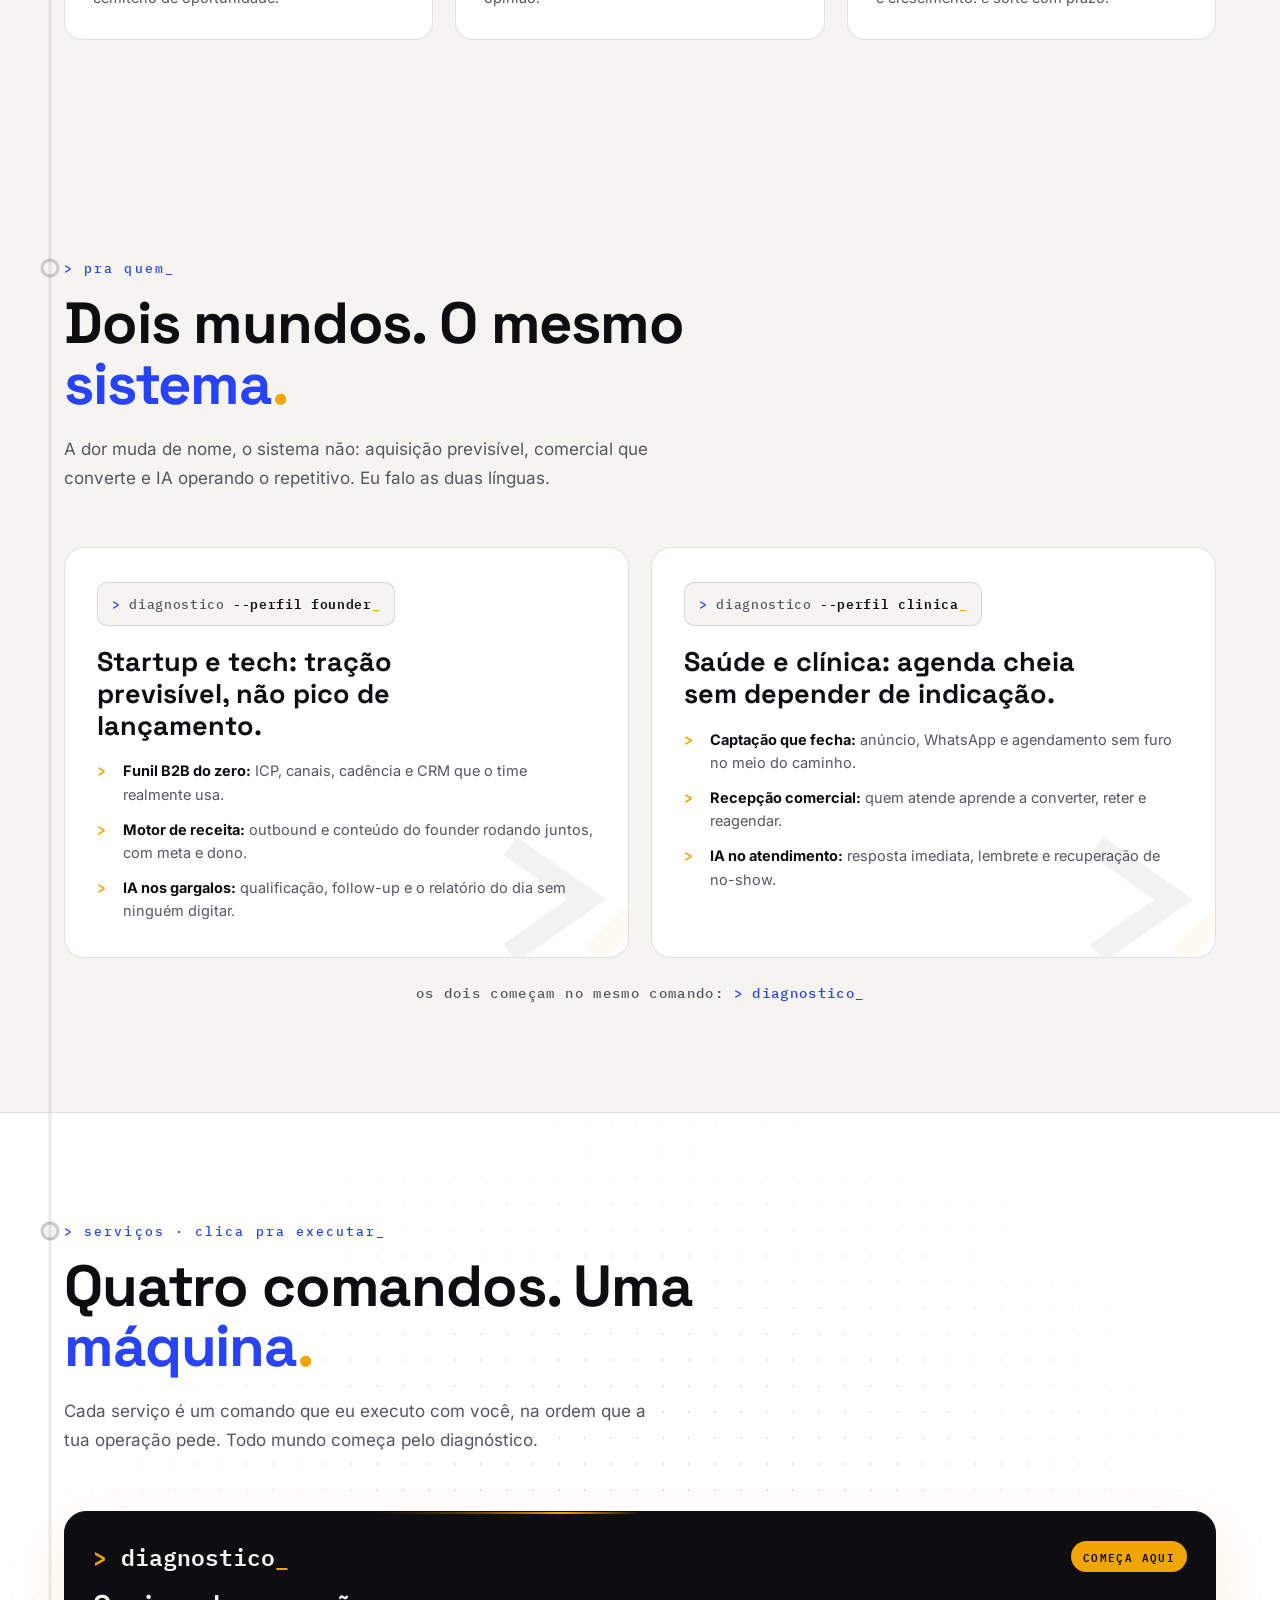
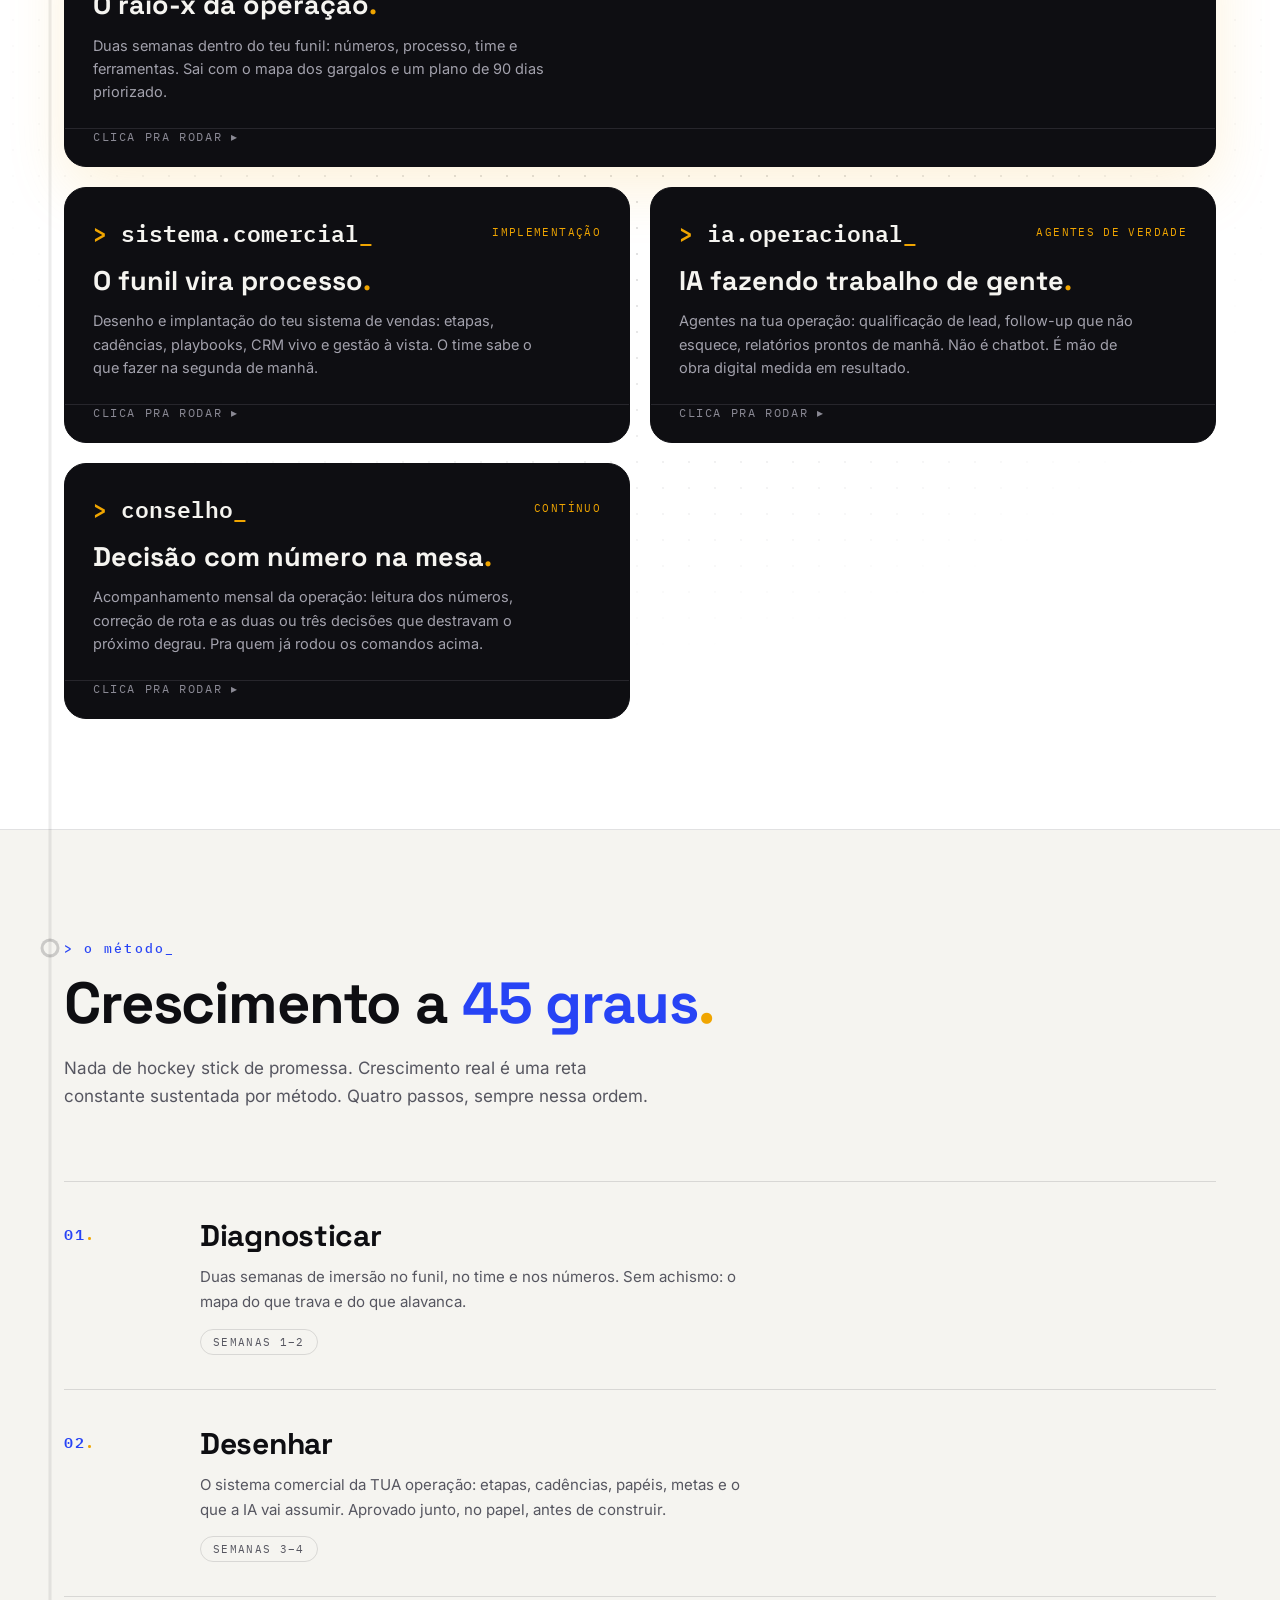
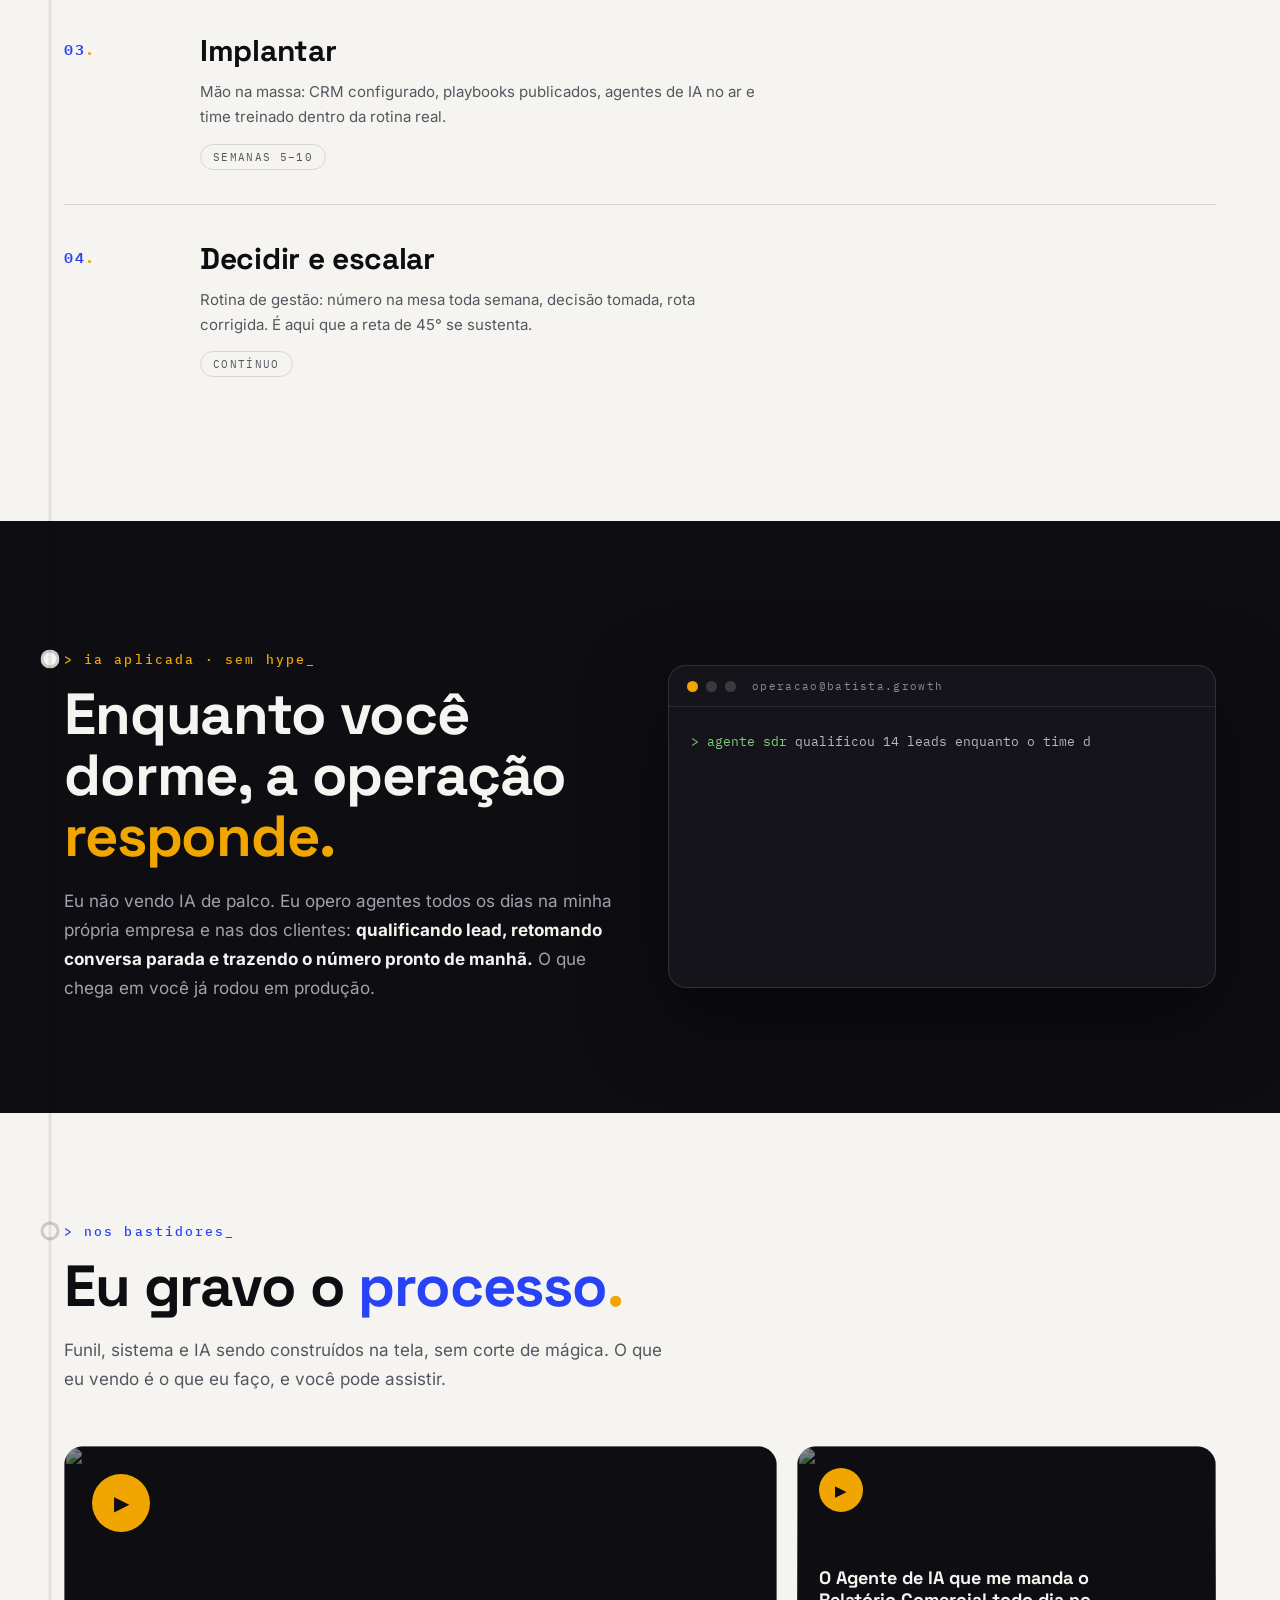
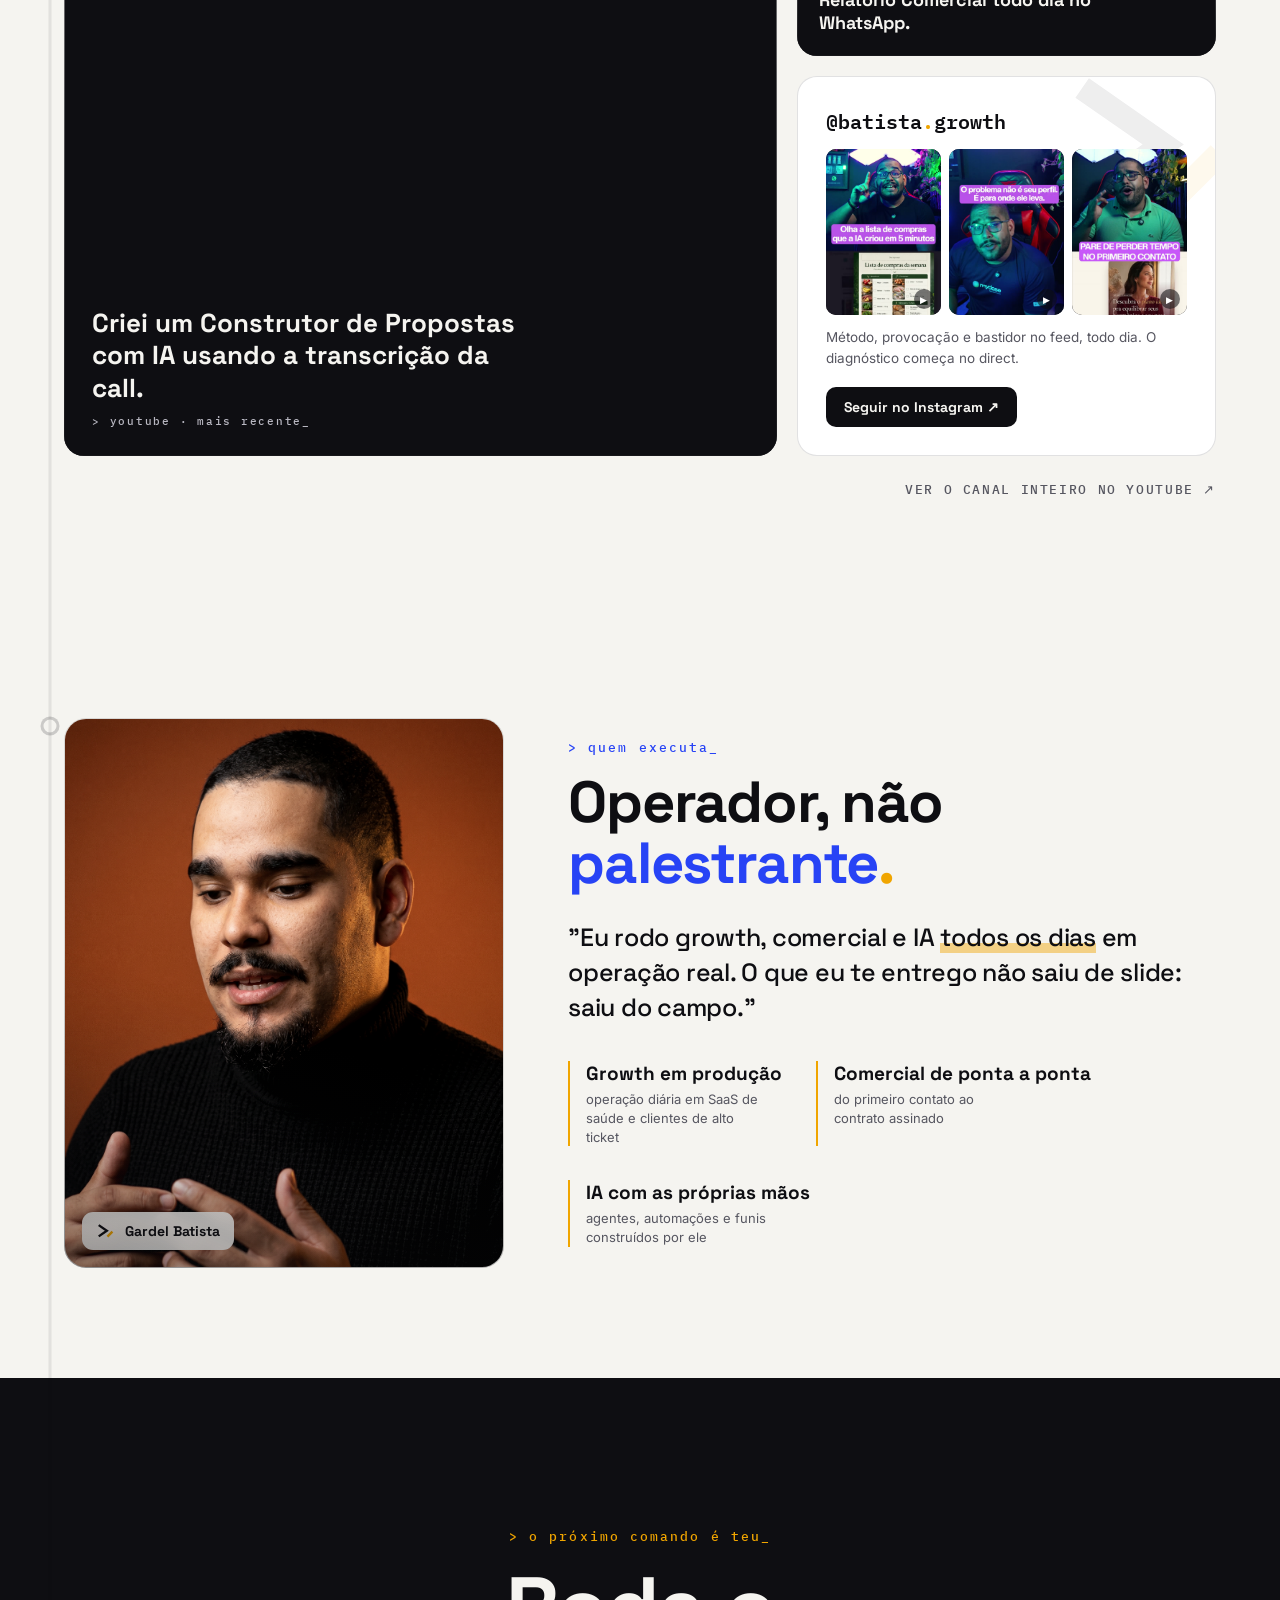
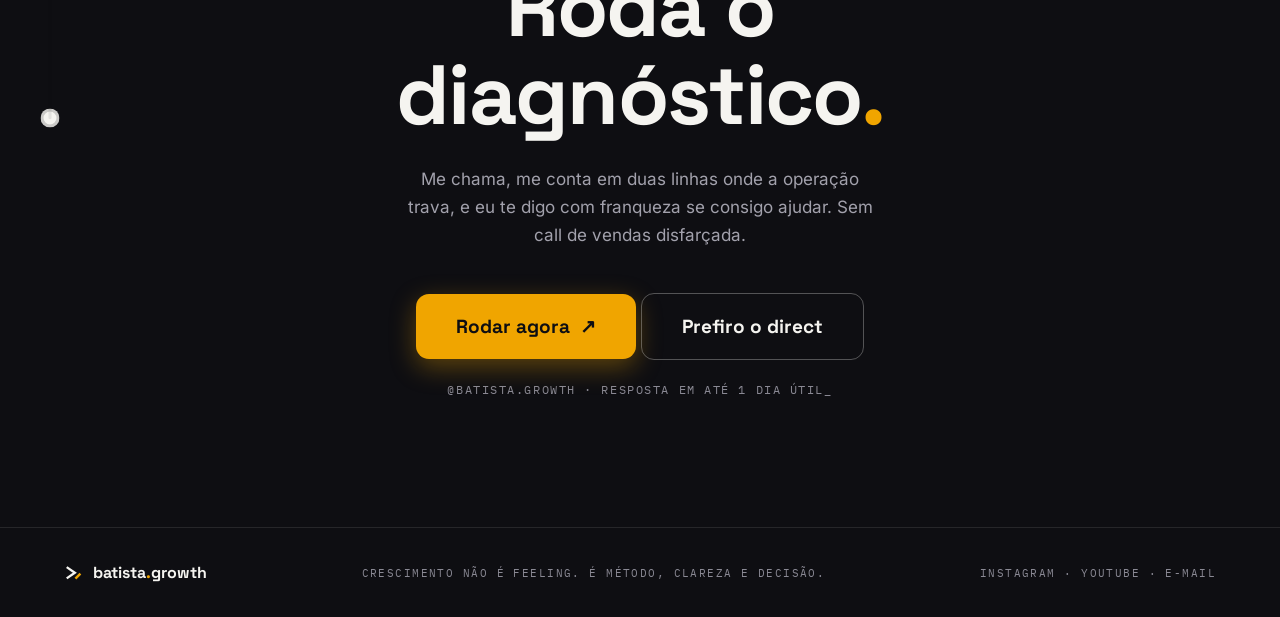
==== commit 5f6f4a86: "Diagnóstico interativo /diagnostico (terminal de 6 perguntas, leitura por gargalo, desfecho WhatsApp" ====
--- a/index.html
+++ b/index.html
@@ -351,7 +351,7 @@
 <nav id="nav">
   <div class="bar">
     <a class="logo" href="#topo"><img src="assets/simbolo-prompt.svg" alt=""><b>batista<span class="dot">.</span>growth</b></a>
-    <a class="cta" href="#contato">Roda o diagnóstico</a>
+    <a class="cta" href="diagnostico/">Roda o diagnóstico</a>
   </div>
 </nav>
 
@@ -364,7 +364,7 @@
         <h1 id="h1"></h1>
         <p>Growth, comercial e <b>IA aplicada</b> dentro da sua operação. De founder de tech a dono de clínica: eu monto o sistema que vende, mede e escala, e deixo ele rodando.</p>
         <div class="acts">
-          <a class="btn amber magnet" href="#contato">Roda o diagnóstico <span aria-hidden="true">↗</span></a>
+          <a class="btn amber magnet" href="diagnostico/">Roda o diagnóstico <span aria-hidden="true">↗</span></a>
           <a class="btn ghost" href="#servicos">Ver os serviços</a>
         </div>
       </div>
@@ -434,7 +434,7 @@
         </ul>
       </div>
     </div>
-    <div class="pconverge rev">os dois começam no mesmo comando: <a href="#servicos">&gt; diagnostico_</a></div>
+    <div class="pconverge rev">os dois começam no mesmo comando: <a href="diagnostico/">&gt; diagnostico_</a></div>
   </div>
 </section>
 
@@ -607,7 +607,7 @@
     <div class="kicker rev">&gt; o próximo comando é teu_</div>
     <h2 class="rev">Roda o diagnóstico<span class="dot" id="cursorFinal">.</span></h2>
     <p class="rev">Me chama, me conta em duas linhas onde a operação trava, e eu te digo com franqueza se consigo ajudar. Sem call de vendas disfarçada.</p>
-    <a class="btn amber magnet rev" href="https://ig.me/m/batista.growth" target="_blank" rel="noopener">Chamar no direct <span aria-hidden="true">↗</span></a>
+    <a class="btn amber magnet rev" href="diagnostico/">Rodar agora <span aria-hidden="true">↗</span></a> <a class="btn ghost rev" href="https://ig.me/m/batista.growth" target="_blank" rel="noopener" style="border-color:rgba(245,244,240,.3);color:var(--porcelana)">Prefiro o direct</a>
     <div class="micro rev">@batista.growth · resposta em até 1 dia útil_</div>
   </div>
 </section>
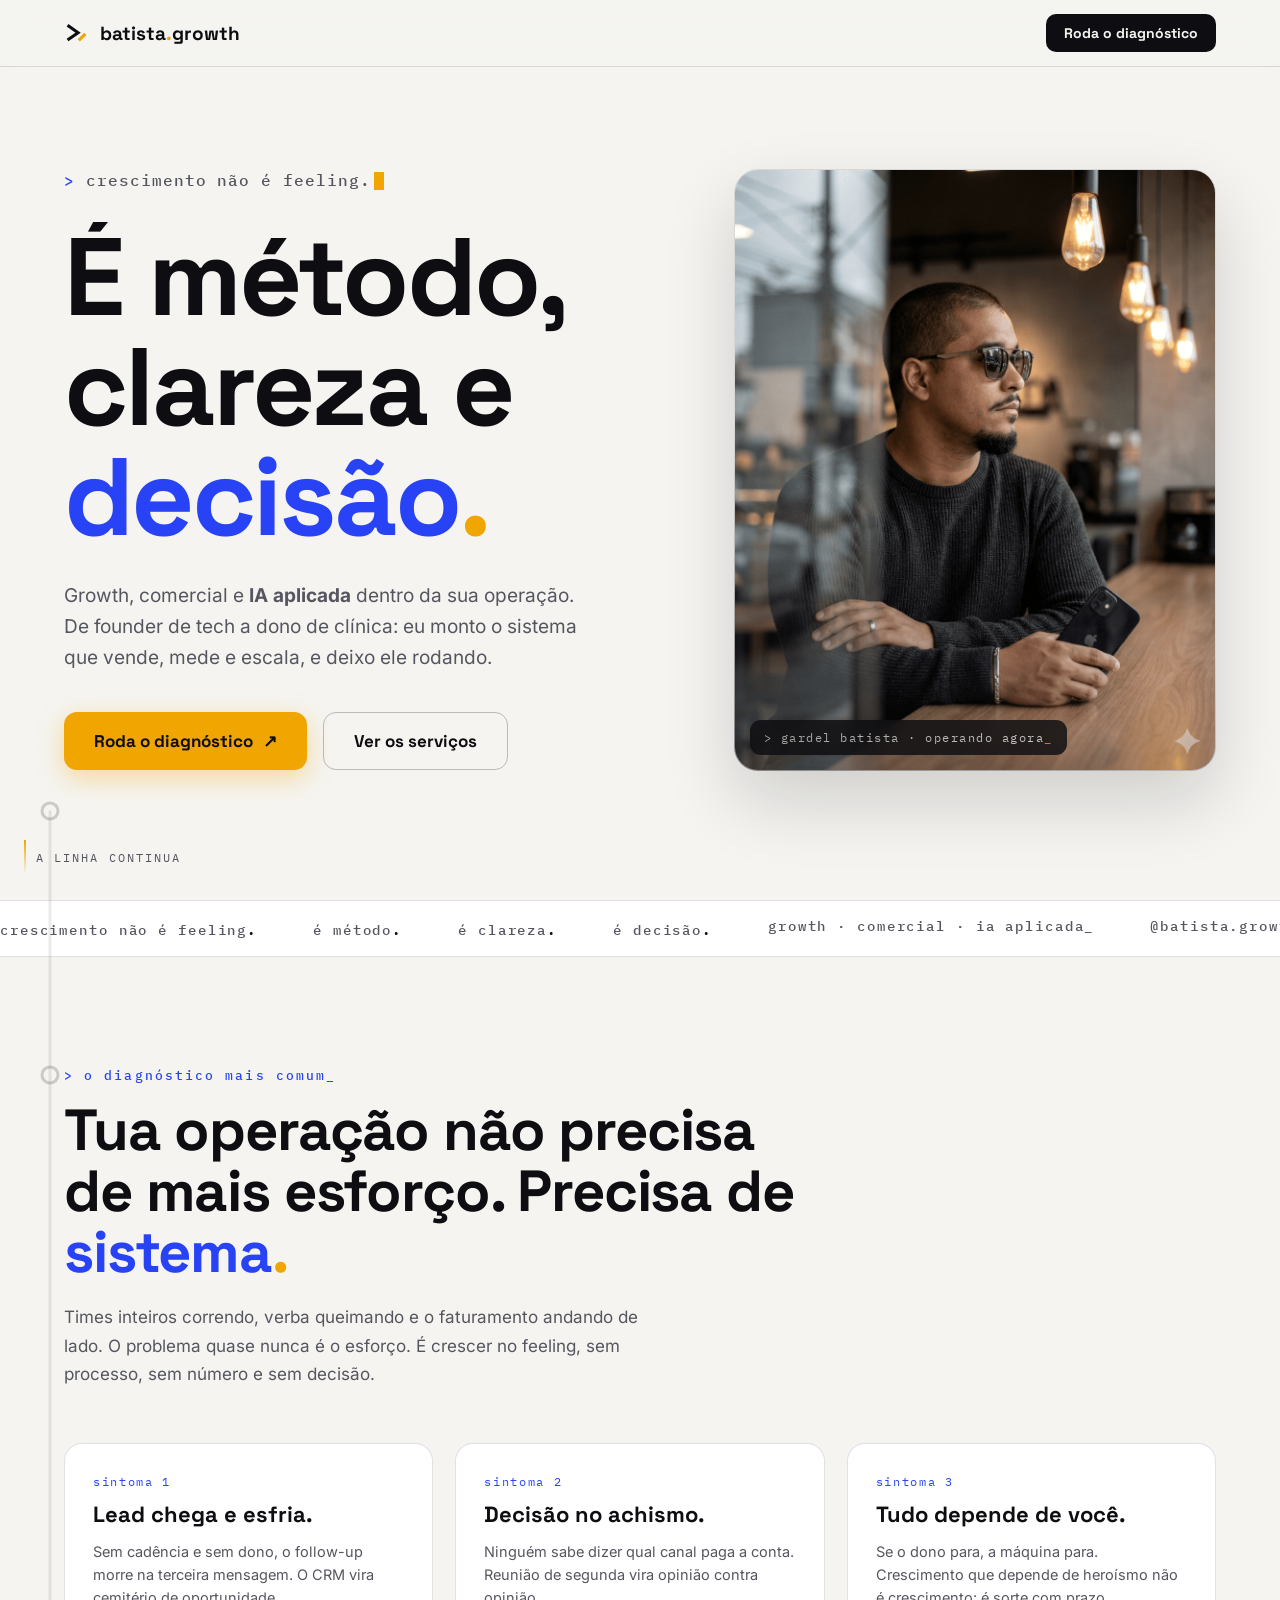
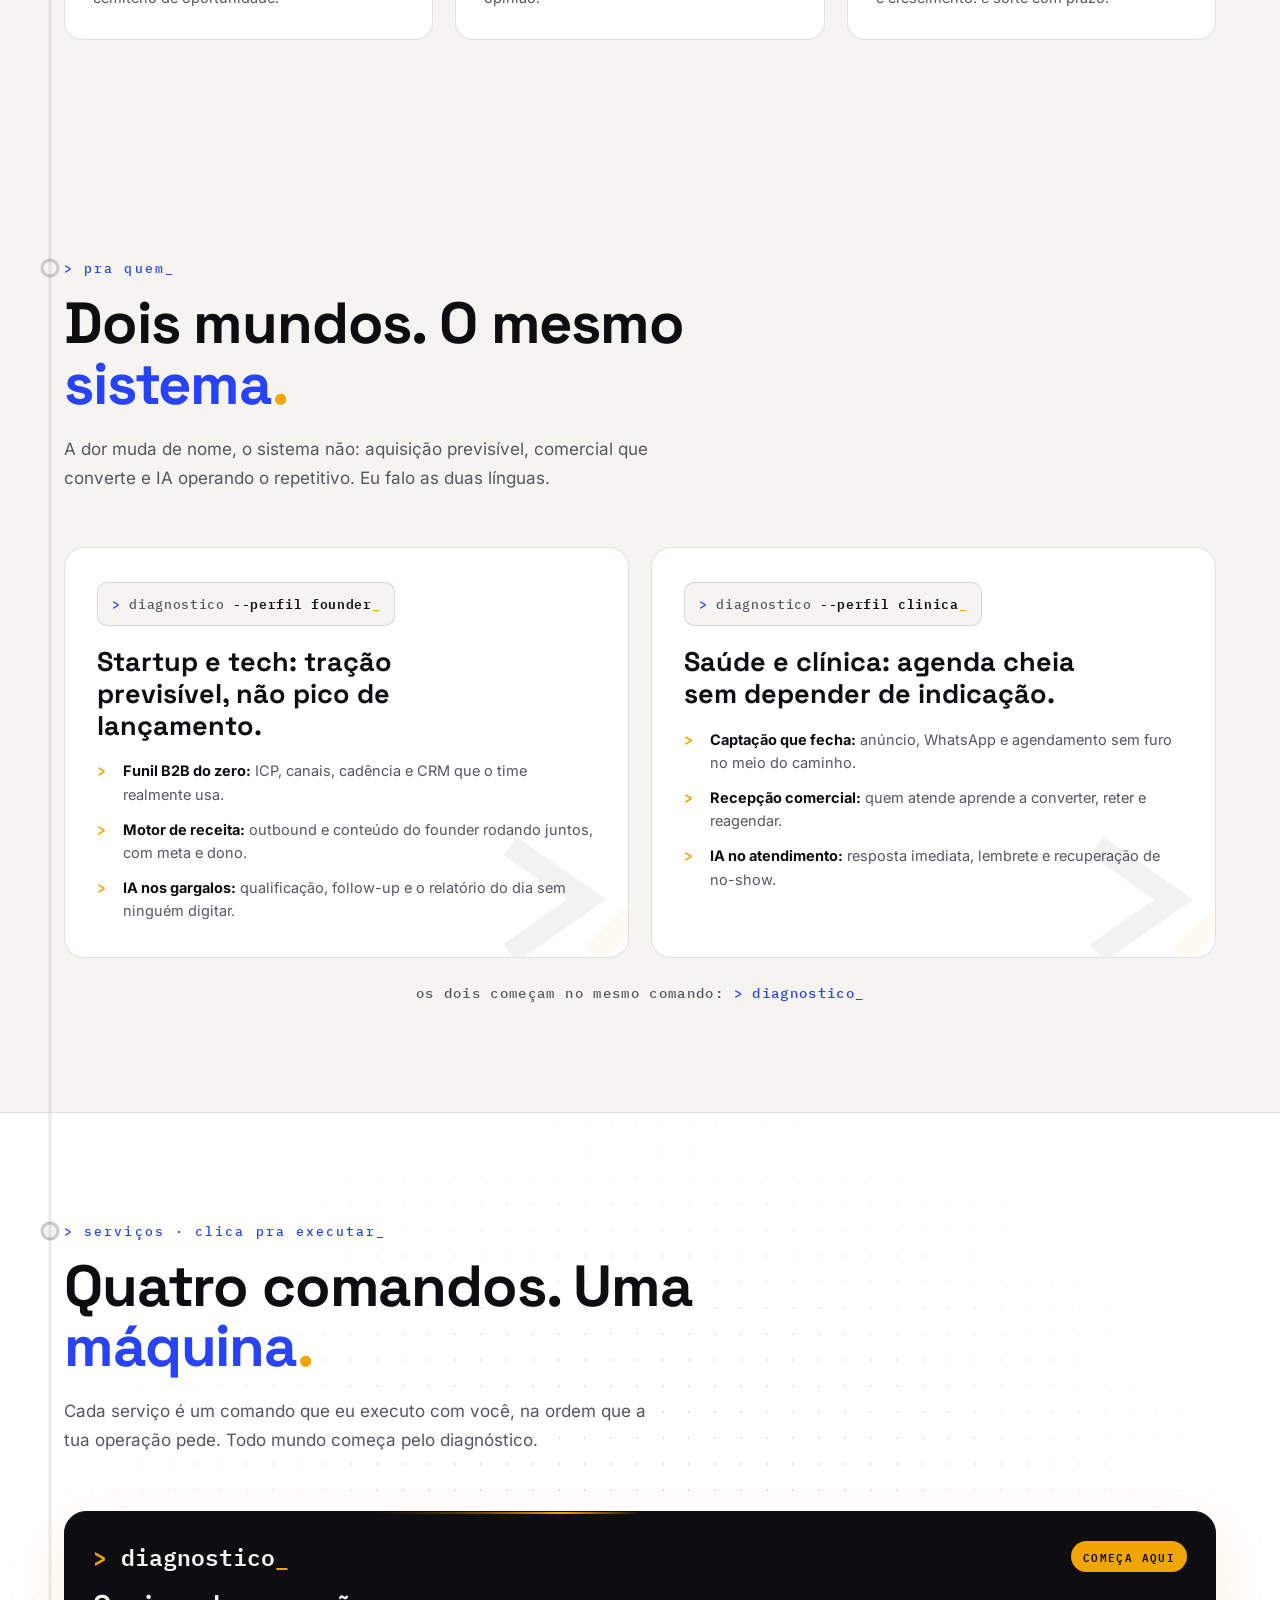
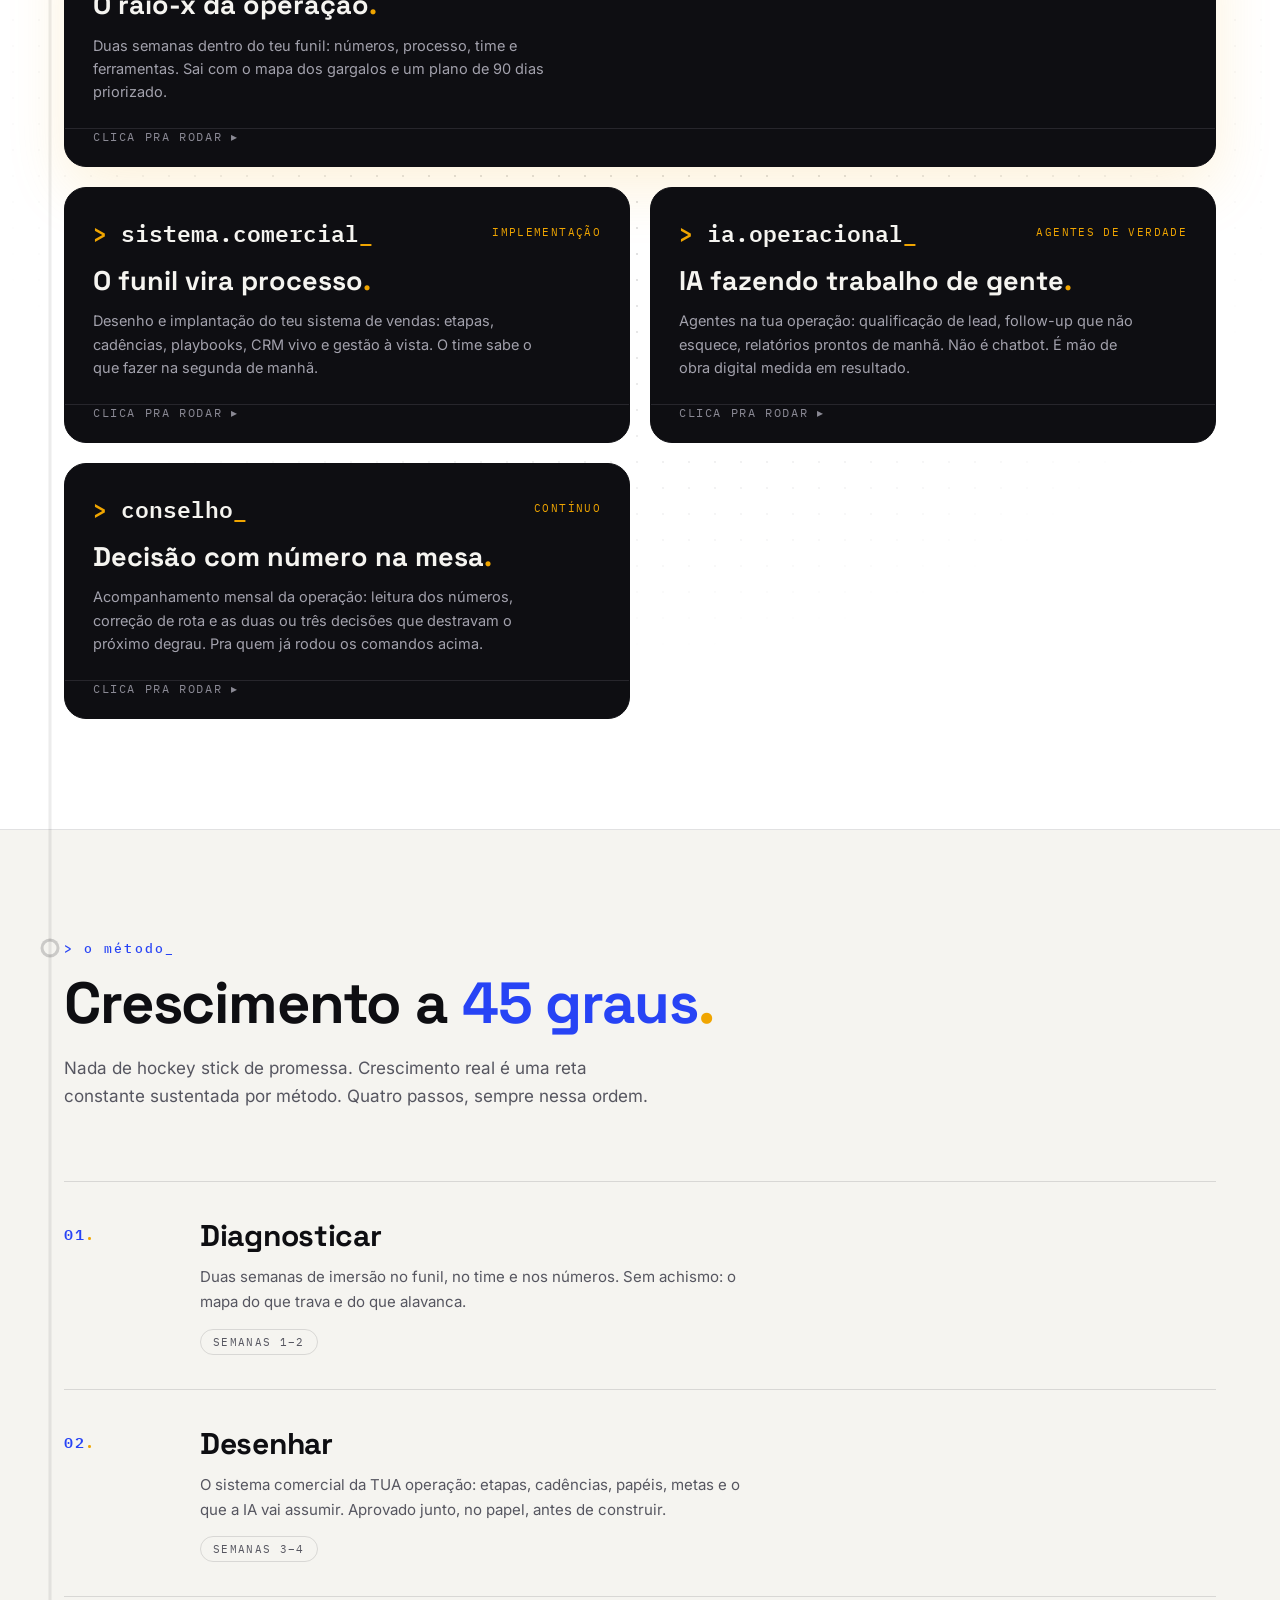
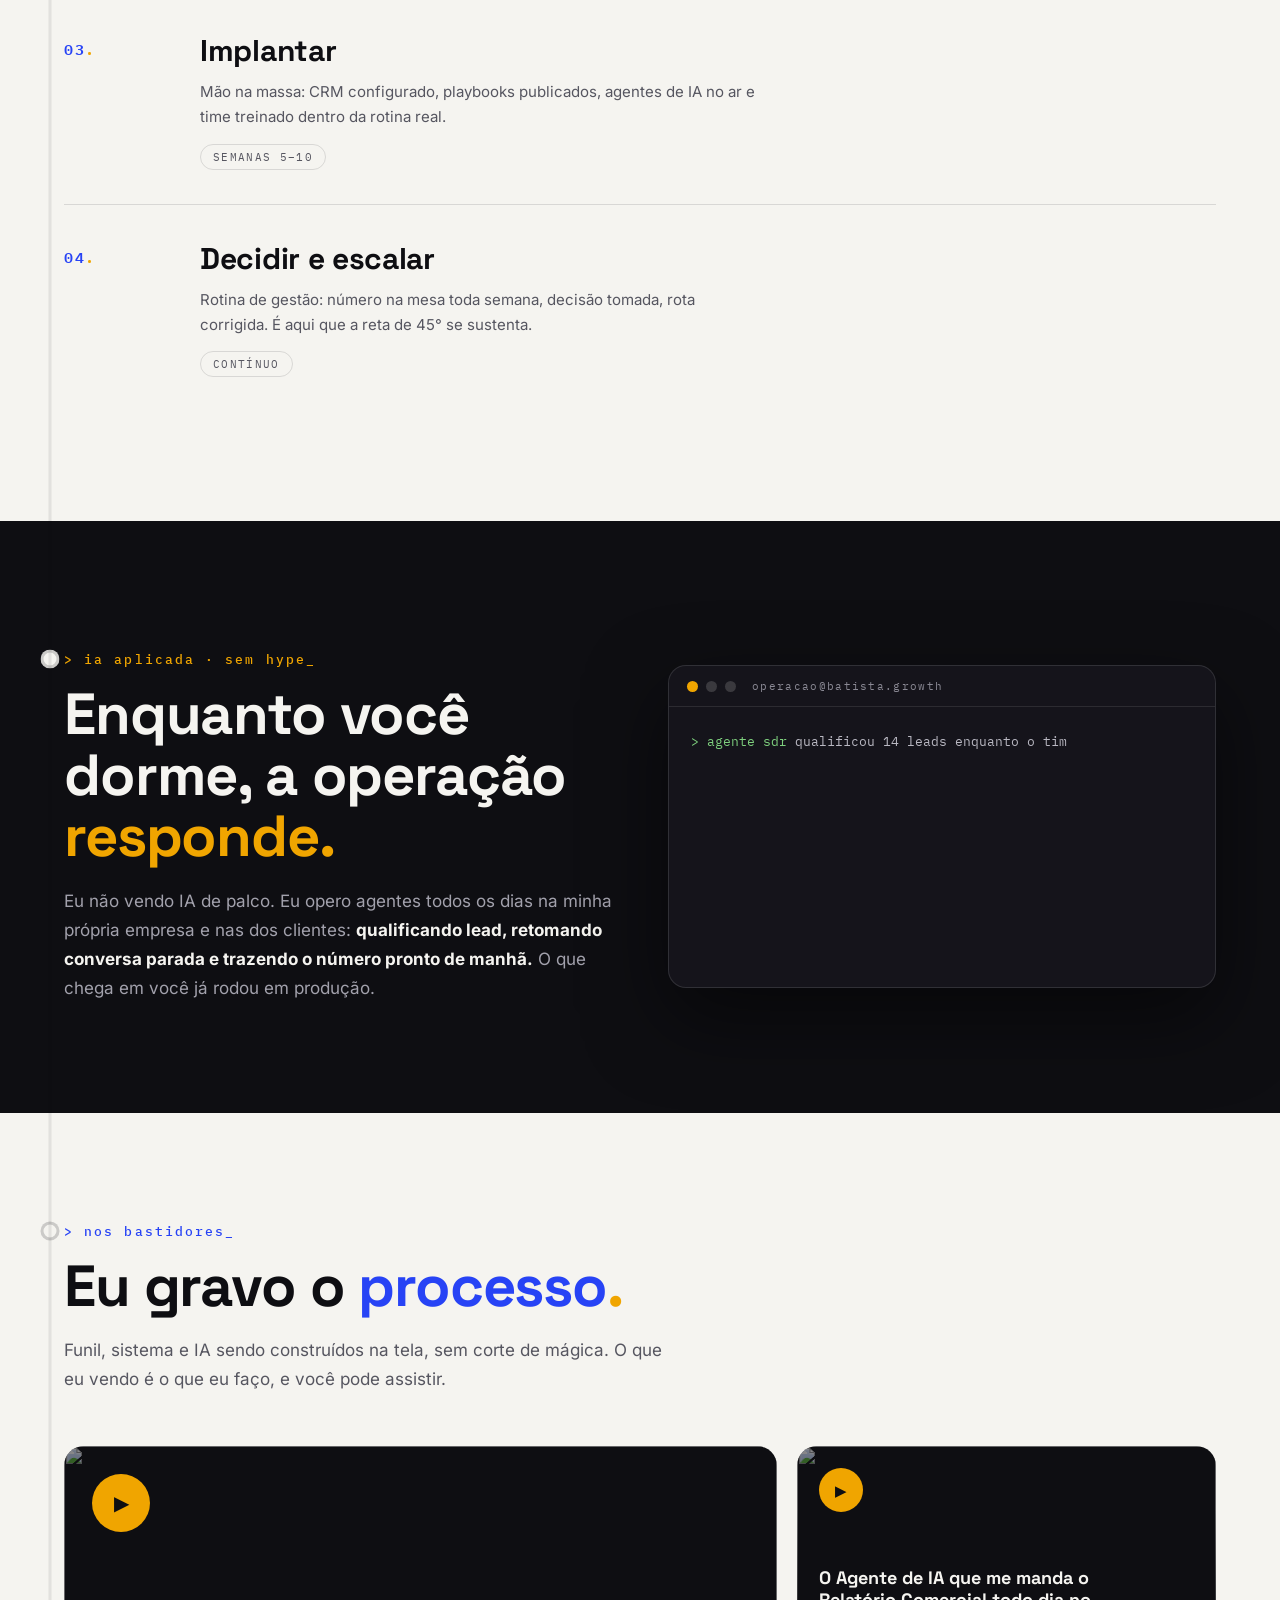
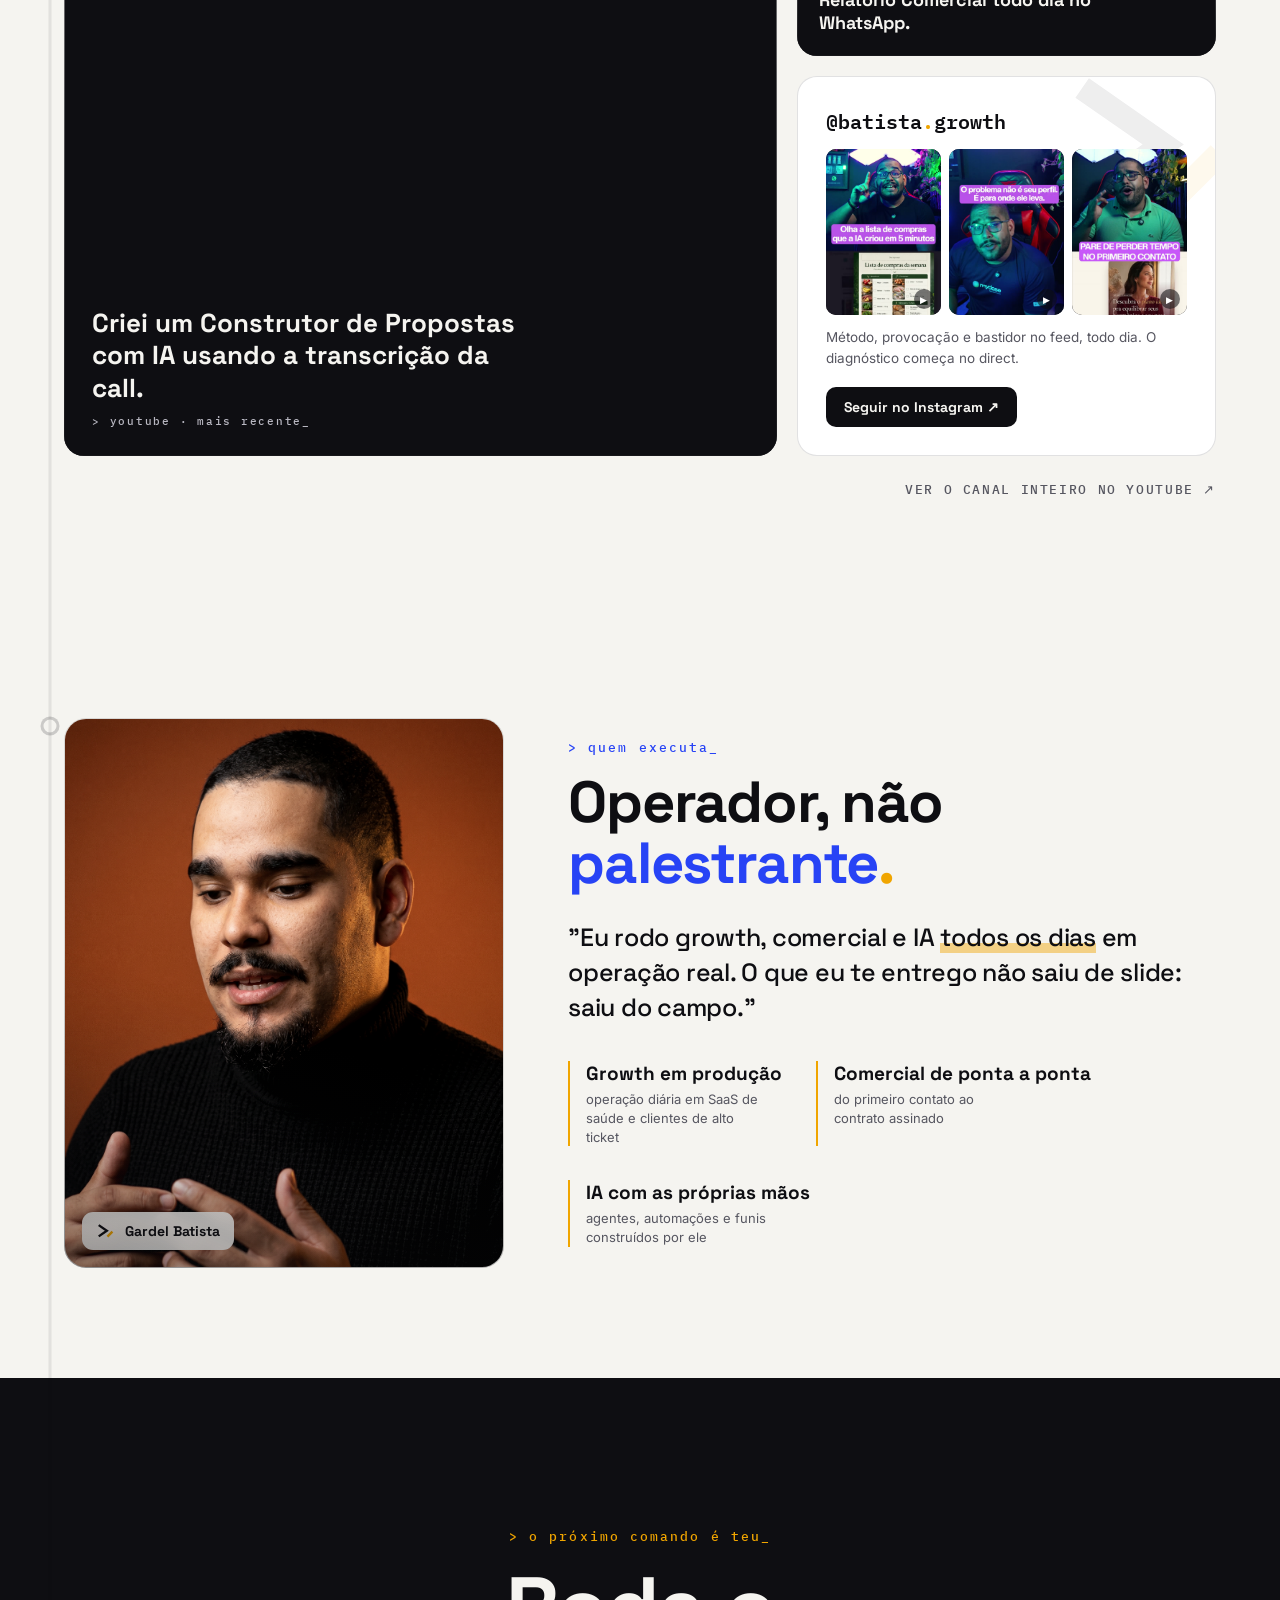
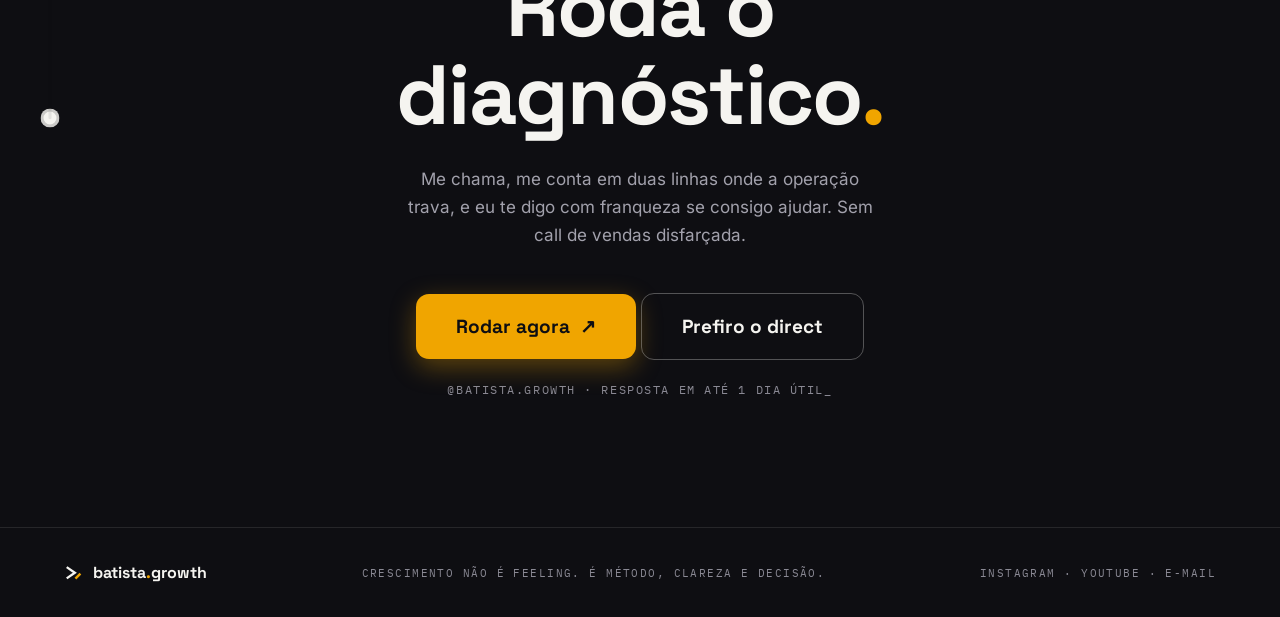
==== commit dbeeb3e7: "target=_top nos CTAs do diagnóstico (paridade com o deploy Lovable) Co-Authored-By: Claude Fable 5 <" ====
--- a/index.html
+++ b/index.html
@@ -351,7 +351,7 @@
 <nav id="nav">
   <div class="bar">
     <a class="logo" href="#topo"><img src="assets/simbolo-prompt.svg" alt=""><b>batista<span class="dot">.</span>growth</b></a>
-    <a class="cta" href="diagnostico/">Roda o diagnóstico</a>
+    <a class="cta" href="diagnostico/" target="_top">Roda o diagnóstico</a>
   </div>
 </nav>
 
@@ -364,7 +364,7 @@
         <h1 id="h1"></h1>
         <p>Growth, comercial e <b>IA aplicada</b> dentro da sua operação. De founder de tech a dono de clínica: eu monto o sistema que vende, mede e escala, e deixo ele rodando.</p>
         <div class="acts">
-          <a class="btn amber magnet" href="diagnostico/">Roda o diagnóstico <span aria-hidden="true">↗</span></a>
+          <a class="btn amber magnet" href="diagnostico/" target="_top">Roda o diagnóstico <span aria-hidden="true">↗</span></a>
           <a class="btn ghost" href="#servicos">Ver os serviços</a>
         </div>
       </div>
@@ -434,7 +434,7 @@
         </ul>
       </div>
     </div>
-    <div class="pconverge rev">os dois começam no mesmo comando: <a href="diagnostico/">&gt; diagnostico_</a></div>
+    <div class="pconverge rev">os dois começam no mesmo comando: <a href="diagnostico/" target="_top">&gt; diagnostico_</a></div>
   </div>
 </section>
 
@@ -607,7 +607,7 @@
     <div class="kicker rev">&gt; o próximo comando é teu_</div>
     <h2 class="rev">Roda o diagnóstico<span class="dot" id="cursorFinal">.</span></h2>
     <p class="rev">Me chama, me conta em duas linhas onde a operação trava, e eu te digo com franqueza se consigo ajudar. Sem call de vendas disfarçada.</p>
-    <a class="btn amber magnet rev" href="diagnostico/">Rodar agora <span aria-hidden="true">↗</span></a> <a class="btn ghost rev" href="https://ig.me/m/batista.growth" target="_blank" rel="noopener" style="border-color:rgba(245,244,240,.3);color:var(--porcelana)">Prefiro o direct</a>
+    <a class="btn amber magnet rev" href="diagnostico/" target="_top">Rodar agora <span aria-hidden="true">↗</span></a> <a class="btn ghost rev" href="https://ig.me/m/batista.growth" target="_blank" rel="noopener" style="border-color:rgba(245,244,240,.3);color:var(--porcelana)">Prefiro o direct</a>
     <div class="micro rev">@batista.growth · resposta em até 1 dia útil_</div>
   </div>
 </section>
